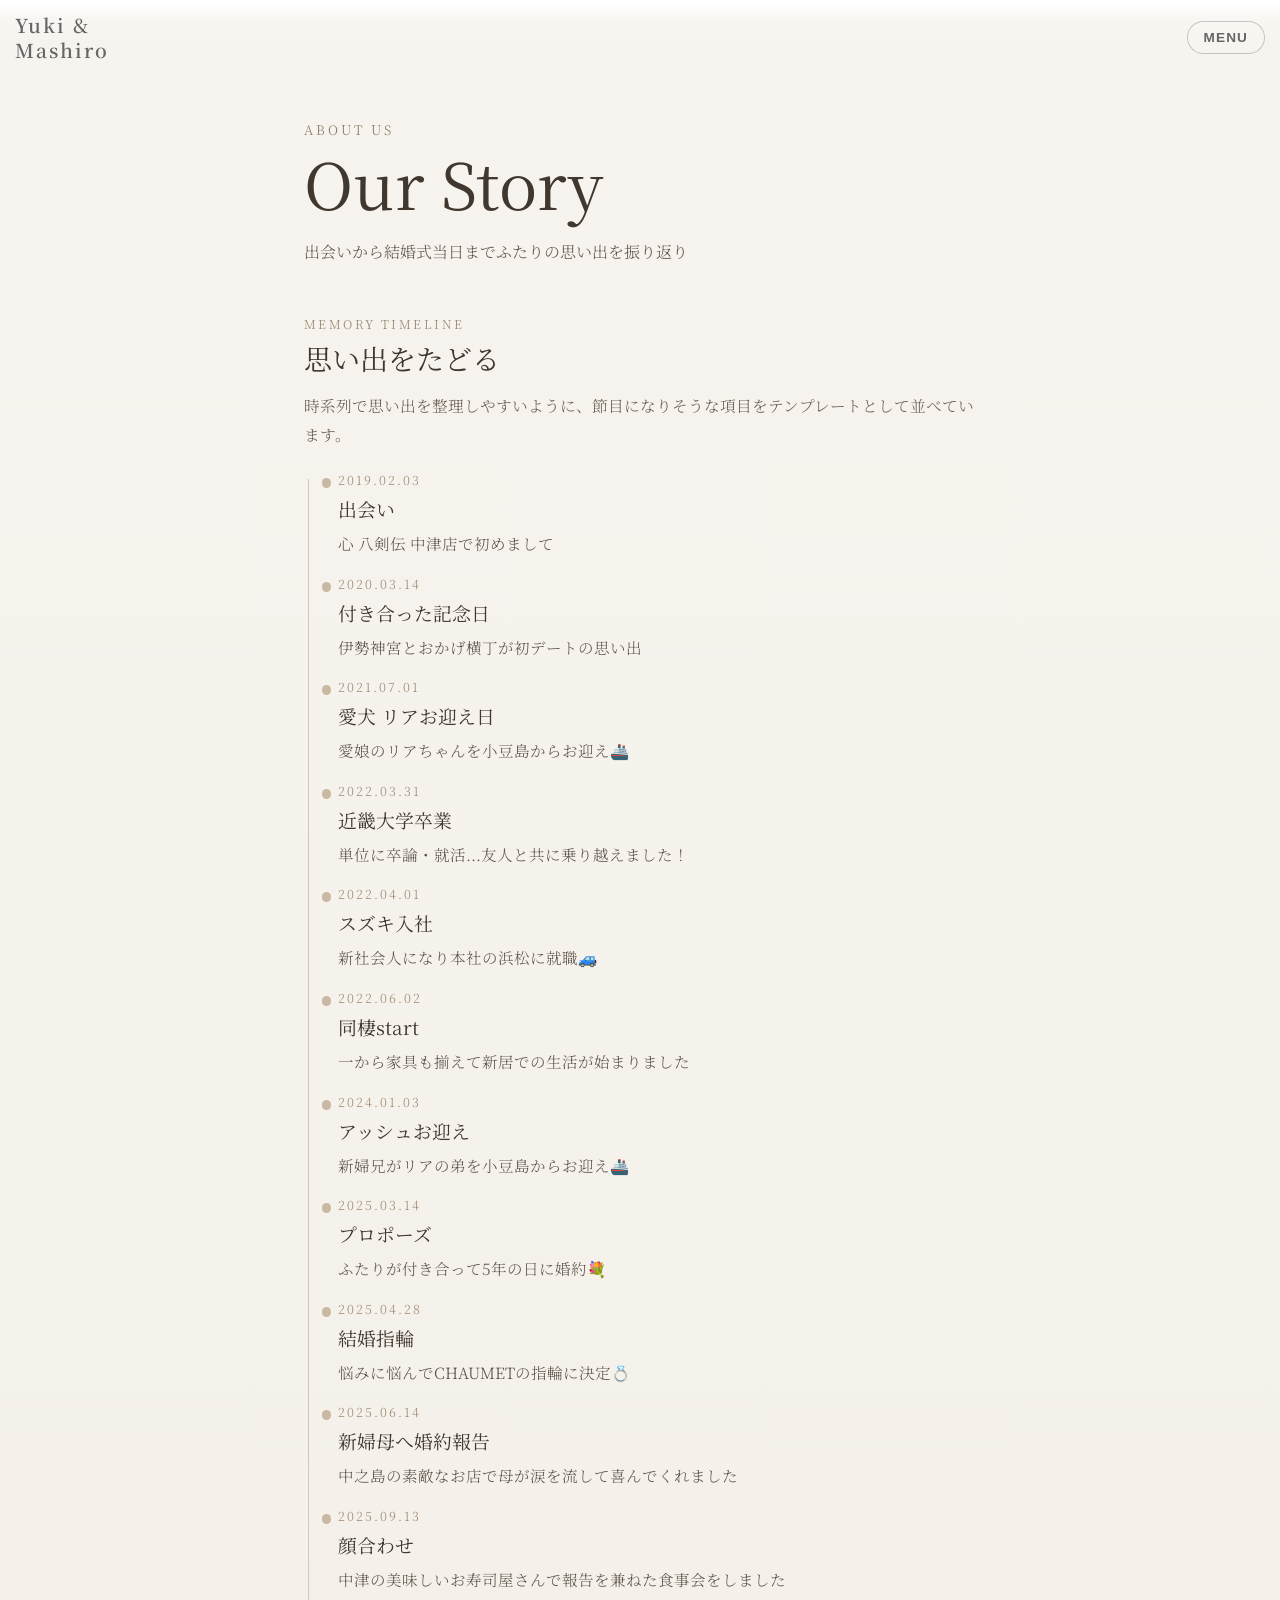
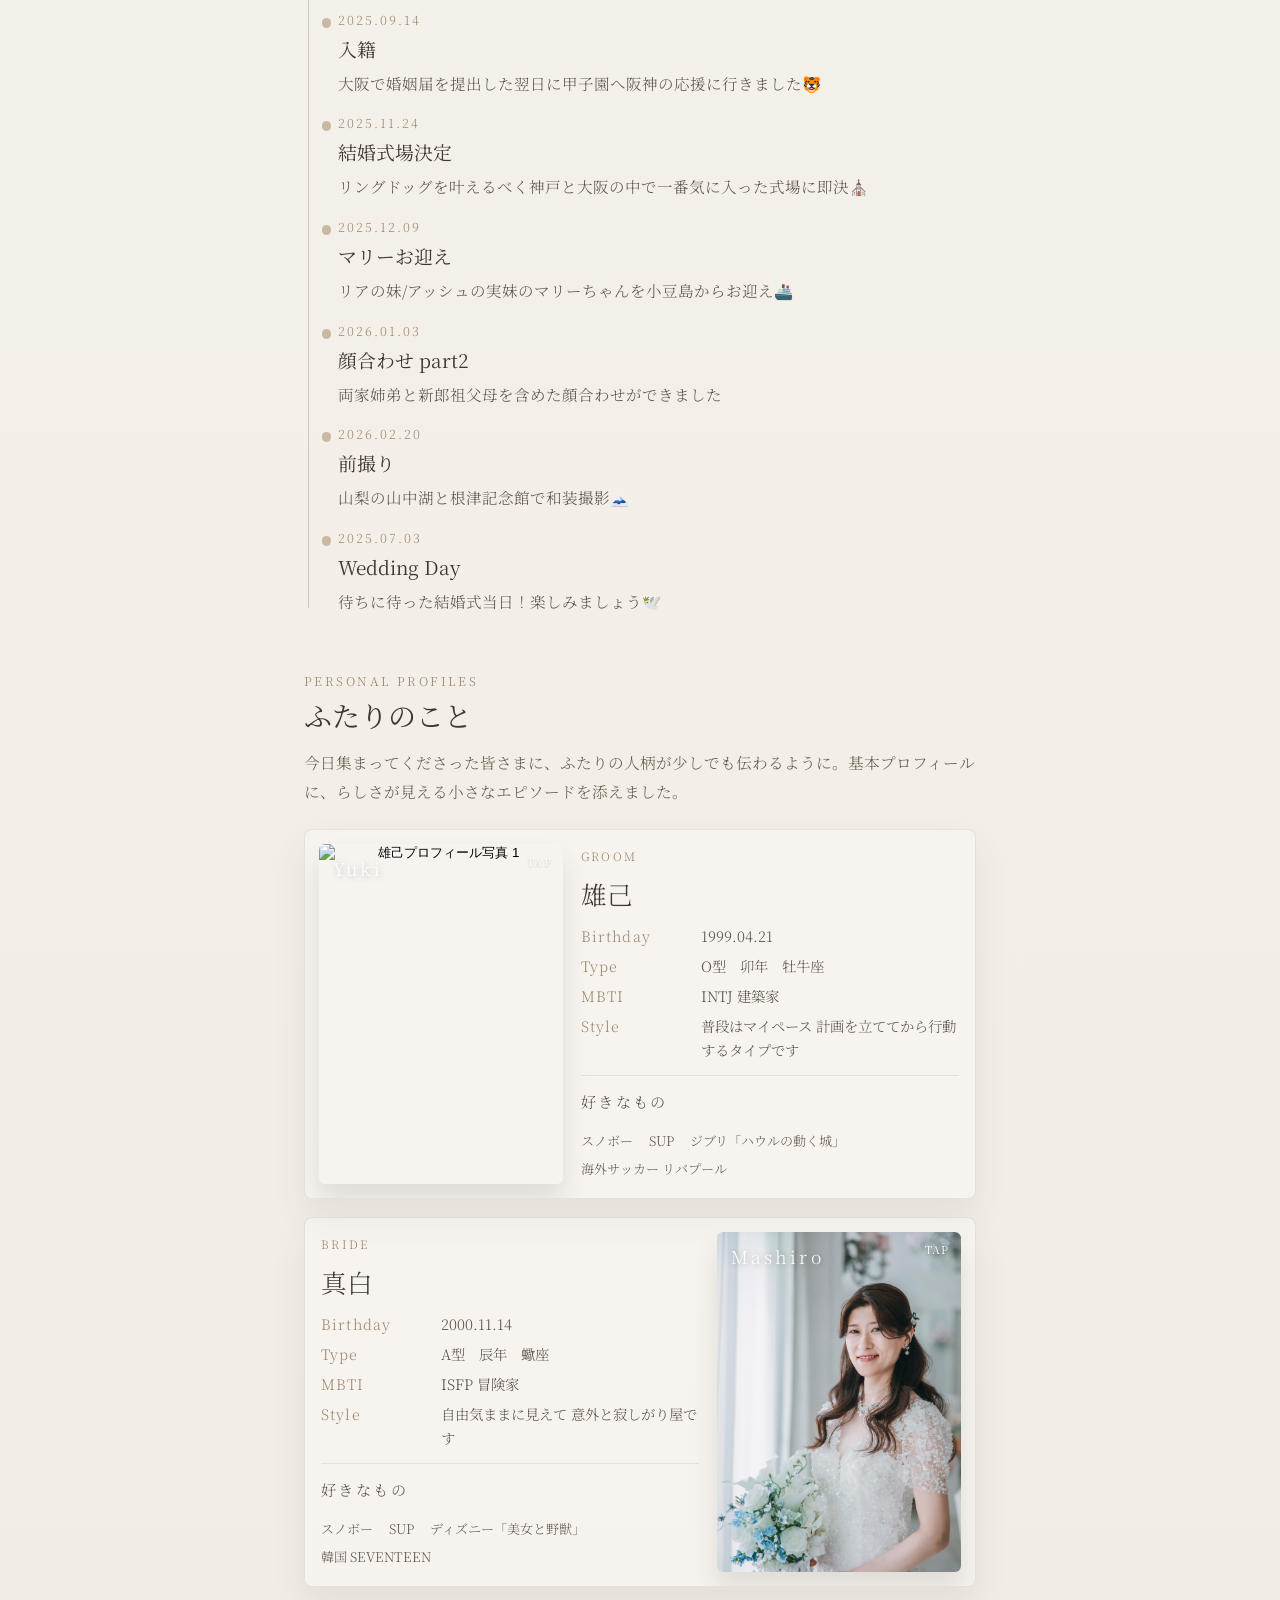
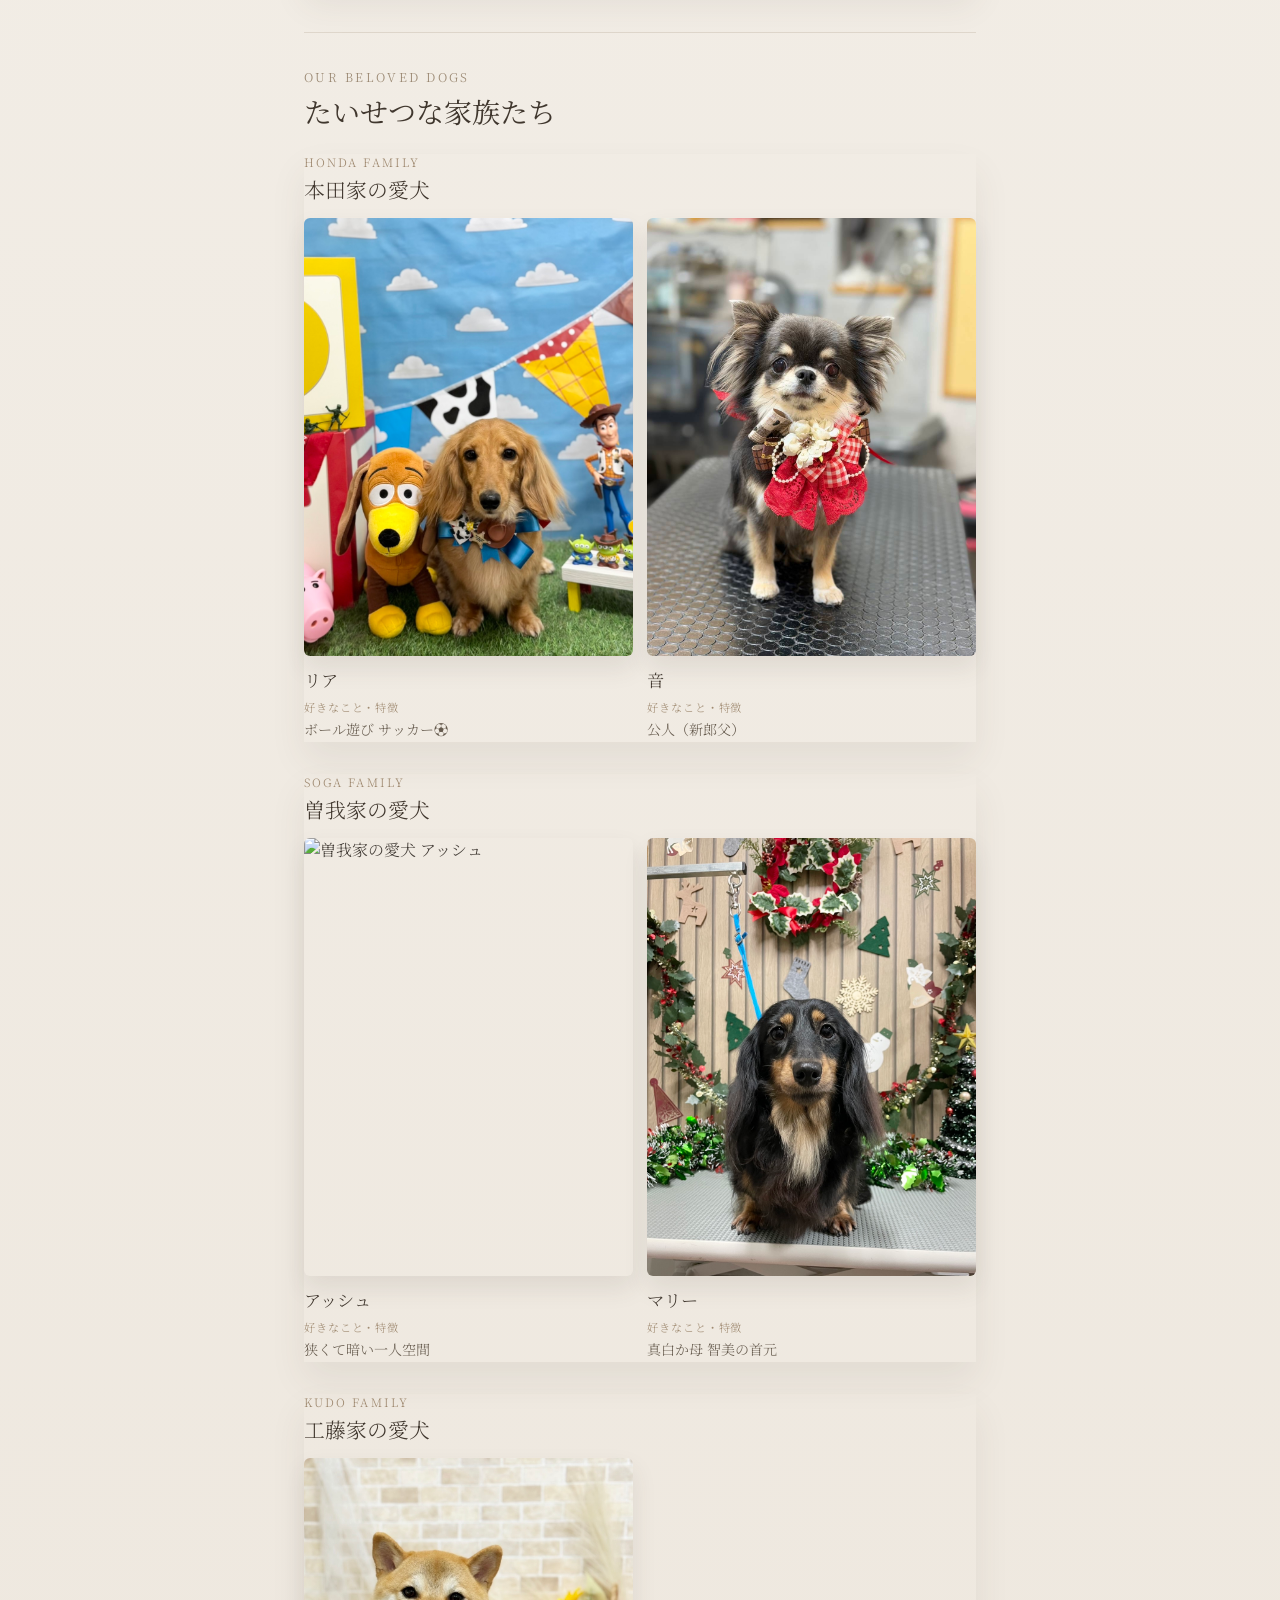
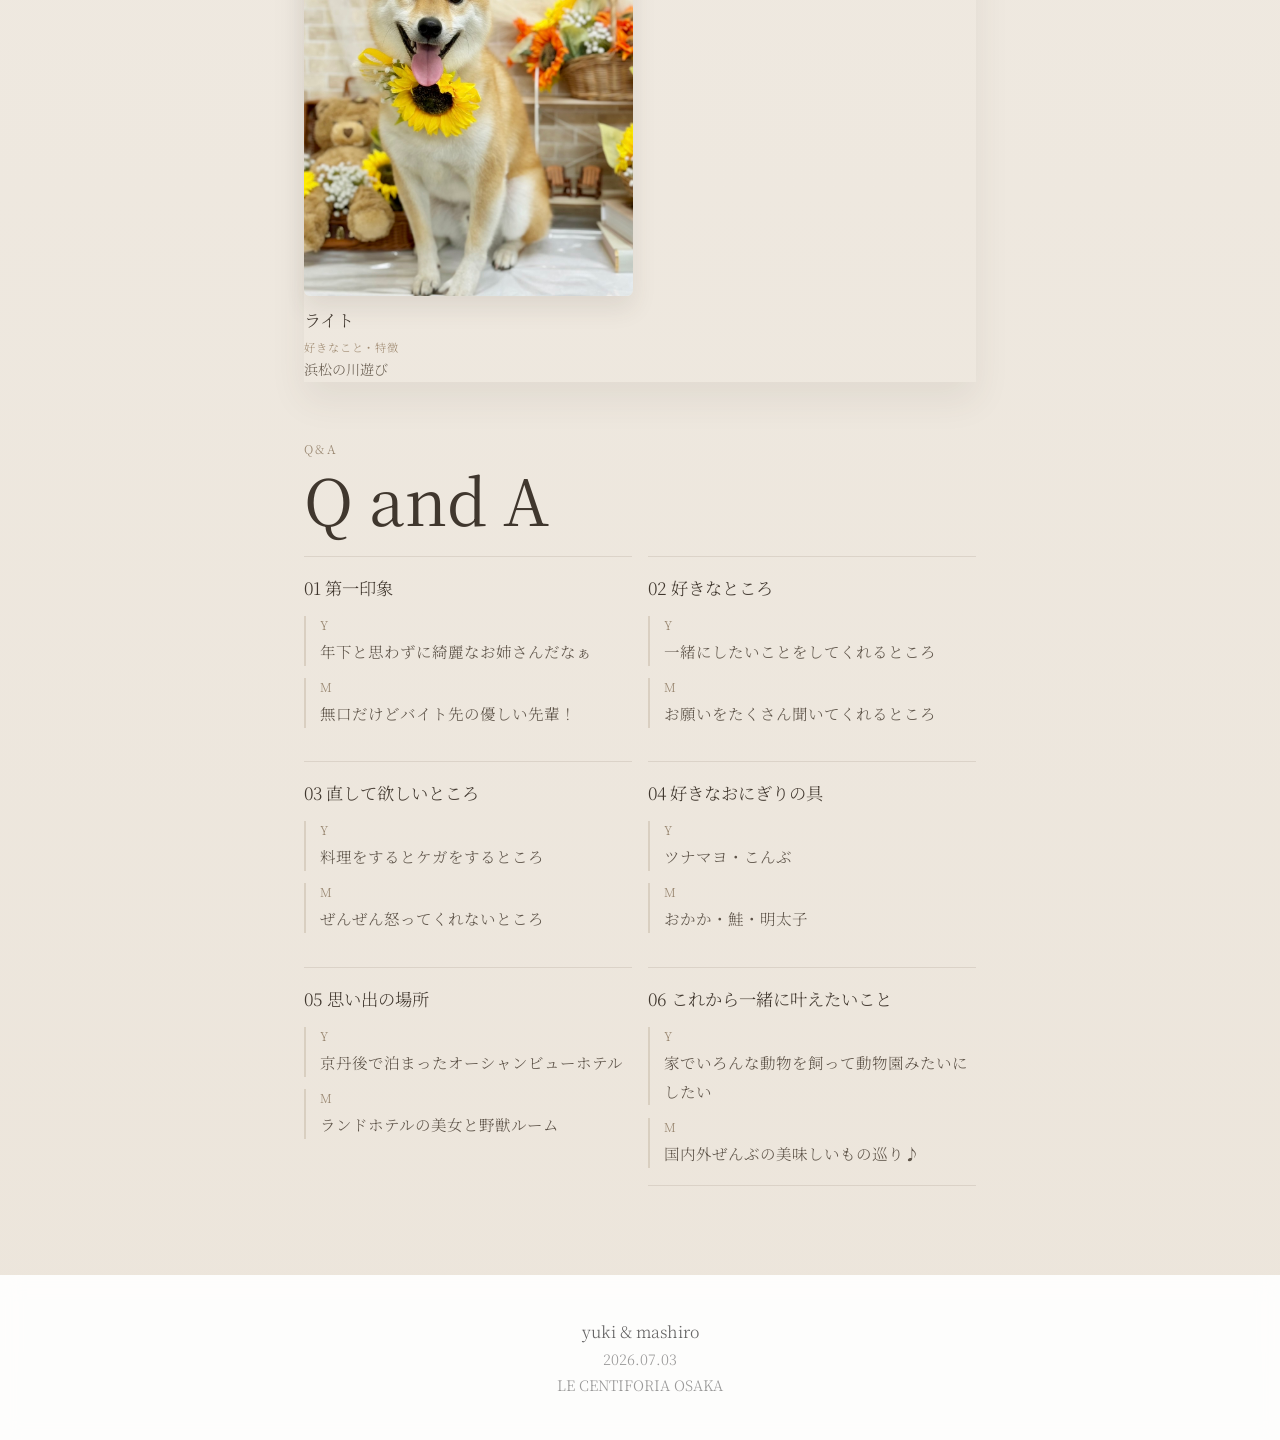
==== about.html @ b0a31aaf "first commit" ====
<!doctype html>
<html lang="ja">
<head>
  <meta charset="utf-8" />
  <meta name="viewport" content="width=device-width,initial-scale=1" />
  <title>About Us</title>
  <link rel="stylesheet" href="css/styles.css" />
  <link href="https://fonts.googleapis.com/css2?family=Dancing+Script:wght@400..700&display=swap" rel="stylesheet">
</head>
<body class="about-page">
  <!-- 固定ヘッダー -->
  <header class="fixed-header">
    <h1 class="header-title">Yuki &<br>Mashiro</h1>
    <div class="header-actions">
      <button class="menu-pill-button" id="menuBtn" type="button" aria-expanded="false" aria-controls="navMenu">MENU</button>
    </div>
  </header>

  <!-- ハンバーガーメニュー -->
  <nav class="nav-menu" id="navMenu">
    <a href="index.html" class="nav-item">ホーム</a>
    <a href="about.html" class="nav-item active">紹介</a>
    <a href="prephoto.html" class="nav-item">前撮り</a>
    <a href="agenda.html" class="nav-item">式次</a>
    <a href="seating.html" class="nav-item">席次</a>
    <a href="event.html" class="nav-item">当日写真</a>
  </nav>

  <!-- メインコンテンツ -->
  <main class="scroll-content">
    <section class="about-hero">
      <div class="about-shell">
        <p class="about-kicker">About Us</p>
        <h1 class="about-title">Our Story</h1>
        <p class="about-lead">出会いから結婚式当日までふたりの思い出を振り返り</p>
      </div>
    </section>

    <section class="about-section">
      <div class="about-shell">
        <div class="about-section-heading">
          <p class="about-section-label">Memory Timeline</p>
          <h2 class="about-section-title">思い出をたどる</h2>
          <p class="about-section-text">時系列で思い出を整理しやすいように、節目になりそうな項目をテンプレートとして並べています。</p>
        </div>

        <div class="memory-timeline">
          <article class="memory-item">
            <p class="memory-date">2019.02.03</p>
            <div class="memory-body">
              <h3 class="memory-title">出会い</h3>
              <p class="memory-text">心 八剣伝 中津店で初めまして</p>
            </div>
          </article>
          <article class="memory-item">
            <p class="memory-date">2020.03.14</p>
            <div class="memory-body">
              <h3 class="memory-title">付き合った記念日</h3>
              <p class="memory-text">伊勢神宮とおかげ横丁が初デートの思い出</p>
            </div>
          </article>
          <article class="memory-item">
            <p class="memory-date">2021.07.01</p>
            <div class="memory-body">
              <h3 class="memory-title">愛犬 リアお迎え日</h3>
              <p class="memory-text">愛娘のリアちゃんを小豆島からお迎え🚢</p>
            </div>
          </article>
          <article class="memory-item">
            <p class="memory-date">2022.03.31</p>
            <div class="memory-body">
              <h3 class="memory-title">近畿大学卒業</h3>
              <p class="memory-text">単位に卒論・就活...友人と共に乗り越えました！</p>
            </div>
          </article>
          <article class="memory-item">
            <p class="memory-date">2022.04.01</p>
            <div class="memory-body">
              <h3 class="memory-title">スズキ入社</h3>
              <p class="memory-text">新社会人になり本社の浜松に就職🚙</p>
            </div>
          </article>
          <article class="memory-item">
            <p class="memory-date">2022.06.02</p>
            <div class="memory-body">
              <h3 class="memory-title">同棲start</h3>
              <p class="memory-text">一から家具も揃えて新居での生活が始まりました</p>
            </div>
          </article>
          <article class="memory-item">
            <p class="memory-date">2024.01.03</p>
            <div class="memory-body">
              <h3 class="memory-title">アッシュお迎え</h3>
              <p class="memory-text">新婦兄がリアの弟を小豆島からお迎え🚢</p>
            </div>
          </article>
          <article class="memory-item">
            <p class="memory-date">2025.03.14</p>
            <div class="memory-body">
              <h3 class="memory-title">プロポーズ</h3>
              <p class="memory-text">ふたりが付き合って5年の日に婚約💐</p>
            </div>
          </article>
          <article class="memory-item">
            <p class="memory-date">2025.04.28</p>
            <div class="memory-body">
              <h3 class="memory-title">結婚指輪</h3>
              <p class="memory-text">悩みに悩んでCHAUMETの指輪に決定💍</p>
            </div>
          </article>
          <article class="memory-item">
            <p class="memory-date">2025.06.14</p>
            <div class="memory-body">
              <h3 class="memory-title">新婦母へ婚約報告</h3>
              <p class="memory-text">中之島の素敵なお店で母が涙を流して喜んでくれました</p>
            </div>
          </article>
          <article class="memory-item">
            <p class="memory-date">2025.09.13</p>
            <div class="memory-body">
              <h3 class="memory-title">顔合わせ</h3>
              <p class="memory-text">中津の美味しいお寿司屋さんで報告を兼ねた食事会をしました</p>
            </div>
          </article>
          <article class="memory-item">
            <p class="memory-date">2025.09.14</p>
            <div class="memory-body">
              <h3 class="memory-title">入籍</h3>
              <p class="memory-text">大阪で婚姻届を提出した翌日に甲子園へ阪神の応援に行きました🐯</p>
            </div>
          </article>
          <article class="memory-item">
            <p class="memory-date">2025.11.24</p>
            <div class="memory-body">
              <h3 class="memory-title">結婚式場決定</h3>
              <p class="memory-text">リングドッグを叶えるべく神戸と大阪の中で一番気に入った式場に即決⛪️</p>
            </div>
          </article>
          <article class="memory-item">
            <p class="memory-date">2025.12.09</p>
            <div class="memory-body">
              <h3 class="memory-title">マリーお迎え</h3>
              <p class="memory-text">リアの妹/アッシュの実妹のマリーちゃんを小豆島からお迎え🚢</p>
            </div>
          </article>
          <article class="memory-item">
            <p class="memory-date">2026.01.03</p>
            <div class="memory-body">
              <h3 class="memory-title">顔合わせ part2</h3>
              <p class="memory-text">両家姉弟と新郎祖父母を含めた顔合わせができました</p>
            </div>
          </article>
          <article class="memory-item">
            <p class="memory-date">2026.02.20</p>
            <div class="memory-body">
              <h3 class="memory-title">前撮り</h3>
              <p class="memory-text">山梨の山中湖と根津記念館で和装撮影🗻</p>
            </div>
          </article>
          <article class="memory-item">
            <p class="memory-date">2025.07.03</p>
            <div class="memory-body">
              <h3 class="memory-title">Wedding Day</h3>
              <p class="memory-text">待ちに待った結婚式当日！楽しみましょう🕊️</p>
            </div>
          </article>
        </div>
      </div>
    </section>

    <section class="about-section about-profile-section">
      <div class="about-shell">
        <div class="about-section-heading">
          <p class="about-section-label">Personal Profiles</p>
          <h2 class="about-section-title">ふたりのこと</h2>
          <p class="about-section-text">今日集まってくださった皆さまに、ふたりの人柄が少しでも伝わるように。基本プロフィールに、らしさが見える小さなエピソードを添えました。</p>
        </div>

        <div class="about-profile-board">
          <article class="about-profile-card about-profile-card-yuki">
            <figure class="about-profile-photo">
              <button class="profile-photo-stack" type="button" aria-label="雄己のプロフィール写真をめくる">
                <img class="profile-photo-stack-image is-active" src="media/prephoto/TMB/7.jpg" alt="雄己プロフィール写真 1">
                <img class="profile-photo-stack-image" src="media/prephoto/雄己2.jpg" alt="雄己プロフィール写真 2">
                <img class="profile-photo-stack-image" src="media/prephoto/雄己3.jpg" alt="雄己プロフィール写真 3">
              </button>
              <figcaption>Yuki</figcaption>
            </figure>
            <div class="about-profile-body">
              <p class="about-profile-kicker">Groom</p>
              <h3 class="about-profile-name">雄己</h3>
              <dl class="about-profile-facts">
                <div>
                  <dt>Birthday</dt>
                  <dd>1999.04.21</dd>
                </div>
                <div>
                  <dt>Type</dt>
                  <dd>O型　卯年　牡牛座</dd>
                </div>
                <div>
                  <dt>MBTI</dt>
                  <dd>INTJ 建築家</dd>
                </div>
                <div>
                  <dt>Style</dt>
                  <dd>普段はマイペース 計画を立ててから行動するタイプです</dd>
                </div>
              </dl>
              <div class="about-profile-note">
                <p class="about-profile-note-label">好きなもの</p>
              </div>
              <ul class="about-profile-tags" aria-label="雄己のキーワード">
                <li>スノボー</li>
                <li>SUP</li>
                <li>ジブリ「ハウルの動く城」</li>
                <li>海外サッカー リバプール</li>
              </ul>
            </div>
          </article>

          <article class="about-profile-card about-profile-card-mashiro">
            <figure class="about-profile-photo">
              <button class="profile-photo-stack" type="button" aria-label="真白のプロフィール写真をめくる">
                <img class="profile-photo-stack-image is-active" src="media/prephoto/TMB/8.jpg" alt="真白プロフィール写真 1">
                <img class="profile-photo-stack-image" src="media/prephoto/真白2.jpg" alt="真白プロフィール写真 2">
                <img class="profile-photo-stack-image" src="media/prephoto/真白3.jpg" alt="真白プロフィール写真 3">
              </button>
              <figcaption>Mashiro</figcaption>
            </figure>
            <div class="about-profile-body">
              <p class="about-profile-kicker">Bride</p>
              <h3 class="about-profile-name">真白</h3>
              <dl class="about-profile-facts">
                <div>
                  <dt>Birthday</dt>
                  <dd>2000.11.14</dd>
                </div>
                <div>
                  <dt>Type</dt>
                  <dd>A型　辰年　蠍座</dd>
                </div>
                <div>
                  <dt>MBTI</dt>
                  <dd>ISFP 冒険家</dd>
                </div>
                <div>
                  <dt>Style</dt>
                  <dd>自由気ままに見えて 意外と寂しがり屋です</dd>
                </div>
              </dl>
              <div class="about-profile-note">
                <p class="about-profile-note-label">好きなもの</p>
              </div>
              <ul class="about-profile-tags" aria-label="雄己のキーワード">
                <li>スノボー</li>
                <li>SUP</li>
                <li>ディズニー「美女と野獣」</li>
                <li>韓国 SEVENTEEN</li>
              </ul>
            </div>
          </article>
        </div>

        <section class="pet-profile-section">
          <div class="pet-profile-heading">
            <p class="about-section-label">Our Beloved Dogs</p>
            <h2 class="about-section-title">たいせつな家族たち</h2>
          </div>

          <article class="pet-family-group">
            <div class="pet-family-heading">
              <p class="pet-family-label">Honda Family</p>
              <h3 class="pet-family-title">本田家の愛犬</h3>
            </div>
            <div class="pet-profile-grid">
              <figure class="pet-profile-card">
                <img class="pet-profile-image" src="media/prephoto/リアpro2.jpg" alt="本田家の愛犬 リア">
                <figcaption class="pet-profile-caption">
                  <h4 class="pet-profile-name">リア</h4>
                  <p class="pet-profile-favorite"><span>好きなこと・特徴</span>ボール遊び サッカー⚽️</p>
                </figcaption>
              </figure>
              <figure class="pet-profile-card">
                <img class="pet-profile-image" src="media/prephoto/音pro.JPG" alt="本田家の愛犬 音">
                <figcaption class="pet-profile-caption">
                  <h4 class="pet-profile-name">音</h4>
                  <p class="pet-profile-favorite"><span>好きなこと・特徴</span>公人（新郎父）</p>
                </figcaption>
              </figure>
            </div>
          </article>

          <article class="pet-family-group">
            <div class="pet-family-heading">
              <p class="pet-family-label">Soga Family</p>
              <h3 class="pet-family-title">曽我家の愛犬</h3>
            </div>
            <div class="pet-profile-grid">
              <figure class="pet-profile-card">
                <img class="pet-profile-image" src="media/prephoto/アッシュpro.JPG" alt="曽我家の愛犬 アッシュ">
                <figcaption class="pet-profile-caption">
                  <h4 class="pet-profile-name">アッシュ</h4>
                  <p class="pet-profile-favorite"><span>好きなこと・特徴</span>狭くて暗い一人空間</p>
                </figcaption>
              </figure>
              <figure class="pet-profile-card">
                <img class="pet-profile-image" src="media/prephoto/マリーpro.JPG" alt="曽我家の愛犬 マリー">
                <figcaption class="pet-profile-caption">
                  <h4 class="pet-profile-name">マリー</h4>
                  <p class="pet-profile-favorite"><span>好きなこと・特徴</span>真白か母 智美の首元</p>
                </figcaption>
              </figure>
            </div>
          </article>

          <article class="pet-family-group">
            <div class="pet-family-heading">
              <p class="pet-family-label">Kudo Family</p>
              <h3 class="pet-family-title">工藤家の愛犬</h3>
            </div>
            <div class="pet-profile-grid pet-profile-grid-single">
              <figure class="pet-profile-card">
                <img class="pet-profile-image" src="media/prephoto/ライトpro.jpg" alt="工藤家の愛犬 ライト">
                <figcaption class="pet-profile-caption">
                  <h4 class="pet-profile-name">ライト</h4>
                  <p class="pet-profile-favorite"><span>好きなこと・特徴</span>浜松の川遊び</p>
                </figcaption>
              </figure>
            </div>
          </article>
        </section>

      </div>
    </section>

    <section class="about-section about-section-alt">
      <div class="about-shell">
        <div class="about-section-heading">
          <p class="about-section-label">Q&amp;A</p>
          <h1 class="about-title">Q and A</h1>
        </div>

        <div class="qa-board">
          <article class="qa-item">
            <p class="qa-question">01 第一印象</p>
            <div class="qa-answers">
              <div class="qa-answer">
                <p class="qa-answer-label">Y</p>
                <p class="qa-answer-text">年下と思わずに綺麗なお姉さんだなぁ</p>
              </div>
              <div class="qa-answer">
                <p class="qa-answer-label">M</p>
                <p class="qa-answer-text">無口だけどバイト先の優しい先輩！</p>
              </div>
            </div>
          </article>
          <article class="qa-item">
            <p class="qa-question">02 好きなところ</p>
            <div class="qa-answers">
              <div class="qa-answer">
                <p class="qa-answer-label">Y</p>
                <p class="qa-answer-text">一緒にしたいことをしてくれるところ</p>
              </div>
              <div class="qa-answer">
                <p class="qa-answer-label">M</p>
                <p class="qa-answer-text">お願いをたくさん聞いてくれるところ</p>
              </div>
            </div>
          </article>
          <article class="qa-item">
            <p class="qa-question">03 直して欲しいところ</p>
            <div class="qa-answers">
              <div class="qa-answer">
                <p class="qa-answer-label">Y</p>
                <p class="qa-answer-text">料理をするとケガをするところ</p>
              </div>
              <div class="qa-answer">
                <p class="qa-answer-label">M</p>
                <p class="qa-answer-text">ぜんぜん怒ってくれないところ</p>
              </div>
            </div>
          </article>
          <article class="qa-item">
            <p class="qa-question">04 好きなおにぎりの具</p>
            <div class="qa-answers">
              <div class="qa-answer">
                <p class="qa-answer-label">Y</p>
                <p class="qa-answer-text">ツナマヨ・こんぶ</p>
              </div>
              <div class="qa-answer">
                <p class="qa-answer-label">M</p>
                <p class="qa-answer-text">おかか・鮭・明太子</p>
              </div>
            </div>
          </article>
          <article class="qa-item">
            <p class="qa-question">05 思い出の場所</p>
            <div class="qa-answers">
              <div class="qa-answer">
                <p class="qa-answer-label">Y</p>
                <p class="qa-answer-text">京丹後で泊まったオーシャンビューホテル</p>
              </div>
              <div class="qa-answer">
                <p class="qa-answer-label">M</p>
                <p class="qa-answer-text">ランドホテルの美女と野獣ルーム</p>
              </div>
            </div>
          </article>
          <article class="qa-item">
            <p class="qa-question">06 これから一緒に叶えたいこと</p>
            <div class="qa-answers">
              <div class="qa-answer">
                <p class="qa-answer-label">Y</p>
                <p class="qa-answer-text">家でいろんな動物を飼って動物園みたいにしたい</p>
              </div>
              <div class="qa-answer">
                <p class="qa-answer-label">M</p>
                <p class="qa-answer-text">国内外ぜんぶの美味しいもの巡り♪</p>
              </div>
            </div>
          </article>
        </div>
      </div>
    </section>

    <footer class="content-footer">
      <p>yuki & mashiro</p>
      <p class="small">2026.07.03</p>
      <p class="small">LE CENTIFORIA OSAKA</p>
    </footer>
  </main>

  <script src="js/app.js"></script>
</body>
</html>
---- css/styles.css ----
@import url('https://fonts.googleapis.com/css2?family=Cormorant+Garamond:wght@300;400;500&family=Noto+Serif+JP:wght@300;400;500&display=swap');

/* リセット */
* {
  margin: 0;
  padding: 0;
  box-sizing: border-box;
}

html {
  width: 100%;
  max-width: 100%;
  overflow-x: hidden;
  overscroll-behavior-x: none;
}

body {
  font-family: "Noto Serif JP", "Yu Mincho", "Hiragino Mincho ProN", serif;
  font-weight: 300;
  color: rgba(34, 34, 34, 0.86);
  width: 100%;
  max-width: 100%;
  overflow-x: hidden;
  overscroll-behavior-x: none;
  position: relative;
  min-height: 100vh;
}

/* ローディング画面 */
.loading-screen {
  position: fixed;
  inset: 0;
  width: 100%;
  height: 100vh;
  height: 100dvh;
  background: #f3f0e9;
  overflow: hidden;
  z-index: 5000;
  opacity: 1;
  transition: opacity 2s ease;
}

.loading-screen img {
  width: 100%;
  height: 100%;
  object-fit: cover;
  object-position: center;
  display: block;
}

.loading-screen.hide {
  opacity: 0;
  pointer-events: none;
}

.skip-loading-screen .loading-screen {
  display: none !important;
}

/* 未使用の背景要素スタイル */

/* 各セクションの背景設定 */
.toc-section,
.welcome-section:not(.greeting-bg-section) {
  /* 目次〜ウェルカムメッセージ: lecenti1.webp背景 */
  background-image: url('../media/prephoto/lecenti1.jpeg');
  background-size: cover;
  background-position: center;
  background-attachment: fixed;
  background-repeat: no-repeat;
}

.greeting-bg-section:not(.welcome-section) {
  /* グリーティングセクション: fuji.jpg背景 */
  background-image: url('../media/prephoto/ym1.jpg');
  background-size: cover;
  background-repeat: no-repeat;
}

/* コンテンツをオーバーレイ */
.content-section {
  position: relative;
  z-index: 1;
  background: transparent;
}

/* コンテンツをオーバーレイ */
.content-section-greeting {
  position: relative;
  z-index: 1;
  background: transparent;
}

/* セクション1-3まで背景画像あり、以降なし */
#profile, #photo-gallery, #schedule, #food, #seating, #ceremony-photo {
  background: transparent;
  height: auto;
}

#profile {
  background: #f3f0e9;
  padding-top: 3rem;
}

/* 背景画像要素を非表示 */
#first-background, #greeting-background {
  display: none;
}

/* 固定ヘッダー */
.fixed-header {
  position: fixed;
  top: 0;
  left: 0;
  right: 0;
  height: 75px;
  background: transparent;
  display: flex;
  justify-content: space-between;
  align-items: center;
  padding: 0 15px;
  z-index: 1000;
  box-shadow: none;
  border: none;
}

.fixed-header::before {
  content: "";
  position: absolute;
  inset: 0;
  background:
    linear-gradient(
      180deg,
      rgba(255, 255, 255, 0.98) 0,
      rgba(255, 255, 255, 0.98) 2px,
      rgba(255, 255, 255, 1.52) 1px,
      rgba(255, 255, 255, 0.28) 18px,
      rgba(255, 255, 255, 0.14) 32px,
      rgba(255, 255, 255, 0.06) 42px,
      rgba(255, 255, 255, 0) 60px
    );
  pointer-events: none;
}

.header-title {
  position: relative;
  z-index: 1;
  font-size: 1.2rem;
  font-weight: 600;
  color: #666;
  letter-spacing: 0.1em;
  line-height: 1.3;
}

.header-actions {
  position: relative;
  z-index: 1;
  display: flex;
  align-items: center;
  gap: 0.75rem;
}

.menu-pill-button {
  min-width: 78px;
  padding: 0.5rem 1rem;
  border: 1px solid rgba(70, 70, 70, 0.28);
  border-radius: 999px;
  background: rgba(255, 255, 255, 0.08);
  color: #666;
  font-size: 0.85rem;
  font-weight: 600;
  letter-spacing: 0.08em;
  cursor: pointer;
  box-shadow: none;
}

.menu-pill-button.active {
  background: rgba(255, 255, 255, 0.16);
  color: rgba(51, 51, 51, 0.82);
  border-color: rgba(70, 70, 70, 0.35);
}

.header-icon {
  width: 42px;
  height: 42px;
  object-fit: contain;
  display: block;
}

/* ナビゲーションメニュー */
.nav-menu {
  position: fixed;
  top: -60px;
  padding-bottom: 10px;
  left: 0;
  right: 0;
  width: 100%;
  height: 60px;
  background: linear-gradient(
    180deg,
    rgba(255, 255, 255, 0.52) 0,
    rgba(255, 255, 255, 0.22) 20px,
    rgba(255, 255, 255, 0.08) 36px,
    rgba(255, 255, 255, 0) 60px
  );
  transition: top 0.3s ease;
  z-index: 999;
  box-shadow: none;
  display: flex;
  justify-content: center;
  align-items: center;
}

.nav-menu.active {
  top: 60px;
}

.nav-item {
  color: #333;
  text-decoration: none;
  font-size: 0.9rem;
  margin: 10px;
}

/* スクロールコンテンツ */
.scroll-content {
  position: relative;
  z-index: 1;
  width: 100%;
  max-width: 100%;
  margin-top: 0;
  padding: 0;
  overflow-x: hidden;
}

/* コンテンツセクション */
.content-section {
  display: flex;
  align-items: center;
  justify-content: center;
  padding: 0 20px;
  padding-bottom: 22rem;
}

#profile.content-section,
#photo-gallery.content-section,
#schedule.content-section,
#food.content-section,
#seating.content-section,
#ceremony-photo.content-section {
  padding-bottom: 7rem;
}

.scroll-content > .content-section:first-child {
  padding-top: 86px;
}

/* コンテンツセクション */
.content-section-greeting {
  display: flex;
  align-items: center;
  justify-content: center;
  padding: 26px 20px;
}

.content-section-greeting-title {
  display: flex;
  align-items: center;
  justify-content: center;
  padding: 0.2rem 20px;
  background: linear-gradient(180deg, rgba(212, 231, 239, 0.96) 0%, rgba(188, 218, 231, 0.93) 55%, rgba(169, 204, 221, 0.9) 100%);
}

/* コンテンツセクション */
.content-section-news {
  display: flex;
  align-items: center;
  justify-content: center;
  padding: 0 20px;
  padding-bottom: 1rem;
  background: gainsboro;
}

.content-card {
  background: rgba(255, 255, 255, 0.9);
  backdrop-filter: blur(10px);
  border-radius: 20px;
  padding: 40px 30px;
  max-width: 500px;
  width: 100%;
  box-shadow: 0 8px 32px rgba(0, 0, 0, 0.1);
  text-align: center;
}

.content-card.fullwidth {
  max-width: none;
  width: 100vw;
}

/* タイポグラフィ */
.section-title {
  font-size: 2rem;
  font-weight: 700;
  color: #333;
  margin-bottom: 20px;
  letter-spacing: 0.05em;
}

.message {
  font-size: 1.2rem;
  line-height: 2;
  color: #555;
  margin: 20px 0;
}

.message.large {
  font-size: 1.5rem;
  font-weight: 600;
  color: #333;
}

.profile-message-transparent {
  font-size: 1.4rem;
  color: #fff;
  font-family: "Noto Serif JP", "Yu Mincho", "Hiragino Mincho ProN", serif;
  text-shadow: 2px 2px 8px rgba(0, 0, 0, 0.8);
  margin: 0;
  line-height: 2;
}

.news-message-transparent {
  font-size: 1rem;
  color: #fff;
  font-family: "Noto Serif JP", "Yu Mincho", "Hiragino Mincho ProN", serif;
  text-shadow: 2px 2px 8px rgba(0, 0, 0, 0.8);
  margin: 0;
  line-height: 2;
}

.profile-message-transparent.small {
  font-size: 1.2rem;
  line-height: 1.5;
}

.profile-board {
  display: grid;
  gap: 1.35rem;
  margin-top: 1rem;
}

.profile-pair {
  display: grid;
  gap: 1.35rem;
}

.profile-person-card {
  display: grid;
  grid-template-columns: minmax(150px, 42%) 1fr;
  gap: 1rem;
  align-items: center;
}

.profile-person-card-reverse {
  grid-template-columns: 1fr minmax(150px, 42%);
}

.profile-person-card-reverse .profile-portrait {
  order: 2;
}

.profile-person-card-reverse .profile-person-details {
  order: 1;
}

.profile-person-details {
  display: grid;
  gap: 0.65rem;
}

.profile-person-card:not(.profile-person-card-reverse) .profile-person-details {
  justify-self: end;
  text-align: right;
}

.profile-person-card:not(.profile-person-card-reverse) .profile-person-row {
  justify-items: end;
}

.profile-person-card:not(.profile-person-card-reverse) .profile-card-value {
  text-align: right;
}

.profile-person-row {
  display: grid;
  grid-template-columns: 5.8em 1fr;
  gap: 0.65rem;
  align-items: baseline;
}

.profile-person-row .profile-card-label,
.profile-person-row .profile-card-value {
  margin: 0;
}

.profile-pair-images {
  display: grid;
  grid-template-columns: repeat(2, minmax(0, 1fr));
  gap: 1rem;
}

.profile-portrait {
  position: relative;
  margin: 0;
}

.profile-card-image {
  width: 100%;
  max-width: 240px;
  aspect-ratio: 3 / 4.5;
  display: block;
  object-fit: cover;
}

.profile-person-card-reverse .profile-portrait {
  justify-self: end;
}

.profile-person-card-reverse .profile-card-image {
  margin-left: auto;
}

.profile-card-ria .profile-card-image {
  max-width: 240px;
}

.profile-portrait-role {
  position: absolute;
  left: 0.85rem;
  top: 0.75rem;
  margin: 0;
  font-size: 0.9rem;
  letter-spacing: 0.16em;
  text-transform: lowercase;
  color: rgba(255, 255, 255, 0.92);
  text-shadow: 1px 1px 5px rgba(0, 0, 0, 0.28);
}

.profile-compare {
  display: grid;
  grid-template-columns: 1fr auto 1fr;
  gap: 0.9rem;
  align-items: start;
}

.profile-compare-column,
.profile-compare-labels {
  display: grid;
  gap: 0.65rem;
}

.profile-compare-column:first-child .profile-card-value {
  text-align: left;
}

.profile-compare-column:last-child .profile-card-value {
  text-align: right;
}

.profile-compare-labels .profile-card-label {
  margin: 0;
  text-align: center;
}

.profile-card {
  display: grid;
  grid-template-columns: minmax(150px, 42%) 1fr;
  gap: 1rem;
  align-items: start;
}

.profile-card-ria {
  grid-template-columns: minmax(150px, 42%) auto 1fr;
}

.profile-ria-labels,
.profile-ria-values {
  display: grid;
  gap: 0.5rem;
}

.profile-ria-labels .profile-card-label {
  text-align: center;
}

.profile-ria-values .profile-card-value {
  text-align: right;
}

.profile-card-label {
  margin: 0;
  font-size: 1.05rem;
  line-height: 1.65;
  letter-spacing: 0.16em;
  color: rgba(0, 0, 0, 0.66);
}

.profile-card-value {
  margin: 0;
  font-size: 1.05rem;
  line-height: 1.65;
  color: rgba(0, 0, 0, 0.78);
  font-family: "Noto Serif JP", "Yu Mincho", "Hiragino Mincho ProN", serif;
  font-weight: 300;
}

.profile-about-link-wrap {
  margin: 1.3rem 0 0;
  text-align: center;
}

.profile-about-link {
  display: inline-flex;
  align-items: center;
  justify-content: center;
  min-height: 2rem;
  padding: 0.3rem 1rem;
  border: 1px solid rgba(110, 98, 83, 0.36);
  border-radius: 999px;
  background: rgba(255, 255, 255, 0.28);
  color: rgba(38, 34, 29, 0.78);
  font-size: 0.8rem;
  font-family: "Noto Serif JP", "Yu Mincho", "Hiragino Mincho ProN", serif;
  font-weight: 300;
  letter-spacing: 0.08em;
  text-decoration: none;
  box-shadow: 0 10px 24px rgba(58, 50, 42, 0.08);
  transition: transform 260ms ease, background 260ms ease, border-color 260ms ease;
}

.profile-about-link:hover {
  transform: translateY(-2px);
  border-color: rgba(110, 98, 83, 0.52);
  background: rgba(255, 255, 255, 0.46);
}

.reveal-on-scroll {
  opacity: 0;
  transform: var(--reveal-transform, translate3d(0, 26px, 0));
  filter: var(--reveal-filter, none);
  transition:
    opacity 700ms ease,
    transform 760ms cubic-bezier(0.2, 0.8, 0.2, 1),
    filter 760ms ease;
  will-change: opacity, transform, filter;
}

.reveal-on-scroll.is-visible {
  opacity: 1;
  transform: translate3d(0, 0, 0) scale(1) rotate(0deg);
  filter: blur(0);
}

.reveal-slide-left {
  --reveal-transform: translate3d(-46px, 12px, 0) scale(0.98);
}

.reveal-slide-right {
  --reveal-transform: translate3d(46px, 12px, 0) scale(0.98);
}

.reveal-memory {
  --reveal-transform: translate3d(0, 22px, 0) scale(0.96);
  --reveal-filter: blur(7px);
}

.reveal-qa {
  --reveal-transform: translate3d(0, 18px, 0) scale(0.98) rotate(1deg);
  --reveal-filter: blur(5px);
}

.reveal-about-profile {
  --reveal-transform: perspective(900px) translate3d(0, 34px, 0) rotateX(8deg) scale(0.96);
  --reveal-filter: blur(7px) saturate(0.9);
  transform-origin: 50% 100%;
  transition:
    opacity 1100ms ease,
    transform 1300ms cubic-bezier(0.16, 1, 0.3, 1),
    filter 1200ms ease,
    box-shadow 1200ms ease;
}

.reveal-about-profile.is-visible {
  box-shadow: 0 18px 34px rgba(78, 67, 55, 0.08);
}

.reveal-agenda {
  --reveal-transform: translate3d(0, 18px, 0) scale(0.985);
}

.reveal-prephoto {
  --reveal-transform: perspective(900px) translate3d(0, 42px, 0) rotateX(13deg) scale(0.9);
  --reveal-filter: blur(9px) saturate(0.86) brightness(1.08);
  transform-origin: 50% 80%;
  transition:
    opacity 1400ms ease,
    transform 1650ms cubic-bezier(0.16, 1, 0.3, 1),
    filter 1500ms ease,
    box-shadow 1500ms ease;
}

.reveal-profile {
  transition:
    opacity 1400ms ease,
    transform 1650ms cubic-bezier(0.16, 1, 0.3, 1),
    filter 1500ms ease;
}

.reveal-prephoto.is-visible {
  box-shadow: 0 18px 34px rgba(64, 55, 46, 0.16);
}

.reveal-prephoto::before {
  content: "";
  position: absolute;
  inset: 0;
  z-index: 1;
  pointer-events: none;
  background: linear-gradient(115deg, transparent 10%, rgba(255, 255, 255, 0.55) 42%, transparent 68%);
  transform: translateX(-130%) skewX(-12deg);
  opacity: 0;
}

.reveal-prephoto.is-visible::before {
  animation: prephotoShine 1450ms ease 420ms both;
}

@keyframes prephotoShine {
  0% {
    opacity: 0;
    transform: translateX(-130%) skewX(-12deg);
  }
  28% {
    opacity: 0.82;
  }
  100% {
    opacity: 0;
    transform: translateX(130%) skewX(-12deg);
  }
}

@media (prefers-reduced-motion: reduce) {
  .reveal-on-scroll,
  .reveal-on-scroll.is-visible {
    opacity: 1;
    transform: none;
    filter: none;
    transition: none;
  }

  .reveal-prephoto.is-visible::before {
    animation: none;
  }
}

.course-menu-section {
  margin-top: 1rem;
  padding: 1rem 0.5rem 1.15rem;
  background: linear-gradient(180deg, rgba(206, 212, 221, 0.9) 0%, rgba(194, 201, 211, 0.86) 100%);
}

.food-menu-block,
.drink-menu-block {
  padding: 1.2rem 0.85rem 0.7rem;
  background: rgba(255, 255, 255, 0.88);
  border-radius: 1.5rem;
}

.food-menu-heading,
.drink-menu-heading {
  position: relative;
  display: flex;
  align-items: flex-start;
  justify-content: center;
  min-height: 4.1rem;
  margin-bottom: 0.9rem;
}

.food-menu-heading-script,
.drink-menu-heading-script {
  margin: 0;
  font-size: 3.25rem;
  line-height: 0.92;
  color: rgba(20, 20, 20, 0.95);
  font-family: "Snell Roundhand", "Brush Script MT", cursive;
}

.food-menu-heading-side,
.drink-menu-heading-side {
  position: absolute;
  top: 0.1rem;
  right: 16%;
  margin: 0;
  font-size: 1rem;
  letter-spacing: 0.14em;
  color: rgba(20, 20, 20, 0.9);
  font-family: "Noto Serif JP", "Yu Mincho", "Hiragino Mincho ProN", serif;
  transform: rotate(18deg);
}

.food-menu-board {
  display: grid;
  gap: 1rem;
}

.food-menu-item {
  display: grid;
  gap: 0.2rem;
  text-align: center;
}

.food-menu-category {
  margin: 0;
  font-size: 0.78rem;
  letter-spacing: 0.18em;
  text-transform: uppercase;
  color: rgba(90, 90, 90, 0.86);
}

.food-menu-line,
.food-menu-subline,
.food-menu-detail {
  margin: 0;
  color: rgba(22, 22, 22, 0.95);
  font-family: "Noto Serif JP", "Yu Mincho", "Hiragino Mincho ProN", serif;
}

.food-menu-line {
  font-size: 1rem;
  line-height: 1.55;
}

.food-menu-subline {
  font-size: 0.96rem;
  line-height: 1.55;
}

.food-menu-detail {
  font-size: 0.8rem;
  line-height: 1.6;
  color: rgba(65, 65, 65, 0.9);
}

.drink-menu-block {
  margin-top: 0.65rem;
  padding-bottom: 0.55rem;
}

.drink-menu-columns {
  display: grid;
  grid-template-columns: repeat(2, minmax(0, 1fr));
  gap: 1rem;
}

.drink-menu-column {
  display: grid;
  gap: 0.9rem;
  align-content: start;
}

.drink-menu-category {
  display: grid;
  gap: 0.28rem;
}

.drink-menu-category-title {
  margin: 0;
  font-size: 1.15rem;
  line-height: 1.2;
  color: rgba(20, 20, 20, 0.94);
  font-family: "Noto Serif JP", "Yu Mincho", "Hiragino Mincho ProN", serif;
}

.drink-menu-list {
  list-style: none;
  margin: 0;
  padding: 0;
}

.drink-menu-list li {
  position: relative;
  margin: 0;
  padding-left: 0.95rem;
  font-size: 0.84rem;
  line-height: 1.55;
  color: rgba(32, 32, 32, 0.94);
  font-family: "Noto Serif JP", "Yu Mincho", "Hiragino Mincho ProN", serif;
  word-break: auto-phrase;
}

.drink-menu-list li::before {
  content: "◆";
  position: absolute;
  left: 0;
  top: 0;
  color: rgba(18, 18, 18, 0.95);
  font-size: 0.8rem;
}

.drink-menu-note {
  margin: 0.2rem 0 0;
  font-size: 0.7rem;
  line-height: 1.55;
  color: rgba(52, 52, 52, 0.82);
}

.drink-menu-recipe {
  margin-top: 0.1rem;
}

.drink-menu-recipe + .drink-menu-recipe {
  margin-top: 0.5rem;
}

.drink-menu-recipe-name,
.drink-menu-recipe-label,
.drink-menu-recipe-body {
  margin: 0;
  font-family: "Noto Serif JP", "Yu Mincho", "Hiragino Mincho ProN", serif;
  color: rgba(28, 28, 28, 0.94);
}

.drink-menu-recipe-name {
  font-size: 0.84rem;
  line-height: 1.45;
}

.drink-menu-recipe-label {
  font-size: 0.72rem;
  line-height: 1.4;
}

.drink-menu-recipe-body {
  font-size: 0.8rem;
  line-height: 1.5;
}

.zoomable-image-button {
  width: calc(100vw - 40px);
  max-width: 100%;
  margin-top: 1rem;
  padding: 0;
  border: none;
  background: transparent;
  cursor: pointer;
}

.timetable-image {
  width: 100%;
  display: block;
  border: none;
  box-shadow: none;
}

.seat-map-image {
  width: 100%;
}

.zoomable-image-hint {
  margin-top: 0.65rem;
  font-size: 0.9rem;
  line-height: 1.5;
  color: rgba(255, 255, 255, 0.9);
  text-shadow: 1px 1px 5px rgba(0, 0, 0, 0.35);
}

.image-lightbox {
  position: fixed;
  inset: 0;
  z-index: 6000;
  display: flex;
  align-items: center;
  justify-content: center;
  padding: 4.5rem 1rem 1.5rem;
  background: rgba(10, 16, 24, 0.82);
  backdrop-filter: blur(10px);
  -webkit-backdrop-filter: blur(10px);
}

.image-lightbox[hidden] {
  display: none;
}

.image-lightbox-content {
  width: 100%;
  max-width: 720px;
  max-height: calc(100dvh - 7rem);
  object-fit: contain;
  box-shadow: 0 16px 40px rgba(0, 0, 0, 0.35);
}

.image-lightbox-close {
  position: absolute;
  top: 1rem;
  right: 1rem;
  padding: 0.55rem 1rem;
  border: 1px solid rgba(255, 255, 255, 0.4);
  border-radius: 999px;
  background: rgba(255, 255, 255, 0.12);
  color: #fff;
  font-size: 0.9rem;
  letter-spacing: 0.06em;
  backdrop-filter: blur(10px);
  -webkit-backdrop-filter: blur(10px);
  cursor: pointer;
}

.welcome-message-transparent {
  font-size: 1.5rem;
  color: #fff;
  font-family: "Noto Serif JP", "Yu Mincho", "Hiragino Mincho ProN", serif;
  text-shadow: 2px 2px 8px rgba(0, 0, 0, 0.8);
  margin: 0;
  line-height: 2.5;
  text-align: center;
}

.welcome-message-date {
  font-size: 1.5rem;
  color: #fff;
  font-family: "Noto Serif JP", "Yu Mincho", "Hiragino Mincho ProN", serif;
  text-shadow: 2px 2px 8px rgba(0, 0, 0, 0.8);
  margin: 0;
  line-height: 2.5;
  text-align: center;
}

.greeting-message-transparent {
  font-size: 1.75rem;
  color: #fff;
  font-family: "Noto Serif JP", "Yu Mincho", "Hiragino Mincho ProN", serif;
  text-shadow: 2px 2px 8px rgba(0, 0, 0, 0.8);
  margin: 0;
  line-height: 2;
}

.greeting-message-date {
  font-size: 1rem;
  color: #fff;
  font-family: "Noto Serif JP", "Yu Mincho", "Hiragino Mincho ProN", serif;
  text-shadow: 2px 2px 8px rgba(0, 0, 0, 0.8);
  margin: 0;
  padding: -1rem 0 2rem;
}

.message.small {
  font-size: 1rem;
}

.info-title {
  font-size: 1.8rem;
  font-weight: 700;
  color: #333;
  margin-bottom: 15px;
}

.info-text {
  font-size: 1.1rem;
  color: #666;
  margin: 10px 0;
  line-height: 1.6;
}

.info-text.small {
  font-size: 0.95rem;
  margin-top: 15px;
}

/* 透過テキストコンテナー */
.content-text-fullwidth {
  text-align: left;
  width: 100%;
  max-width: 100%;
  min-width: 0;
  display: flex;
  flex-direction: column;
  justify-content: flex-start;
}

.menu-title {
  margin-bottom: 15px;
}

.section-title-transparent {
  font-size: 1.5rem;
  color: #fff;
  font-family: "Noto Serif JP", "Yu Mincho", "Hiragino Mincho ProN", serif;
  text-shadow: 2px 2px 8px rgba(0, 0, 0, 0.8);
  letter-spacing: 0.05em;
  margin-top: 0.3rem;
  margin-bottom: -1rem;
  font-weight: 200;
}

.toc-divider {
  border: none;
  height: 2px;
  background: rgba(255,255,255,0.6);
  margin-bottom: 1rem;
}

.toc-divider-news {
  border: none;
  height: 2px;
  background: rgba(255,255,255,0.6);
  margin-top: 1rem;
  margin-bottom: 1rem;
}

.toc-list-transparent {
  list-style: none;
  padding: 0;
  margin: 0;
  margin-top: 15px;
}

.toc-list-transparent li {
  flex: 0 0 auto;
  margin-bottom: 0.75rem;
}

.toc-link-transparent {
  color: #fff;
  text-decoration: none;
  font-size: 1.2rem;
  font-family: "Noto Serif JP", "Yu Mincho", "Hiragino Mincho ProN", serif;
  text-shadow: 1px 1px 4px rgba(0, 0, 0, 0.55);
  transition: all 0.3s;
  display: inline-block;
}

.toc-link-transparent:hover {
  transform: translateY(-3px);
  text-shadow: 1px 2px 6px rgba(0, 0, 0, 0.65);
}

/* 目次リスト (旧) - 非表示 */
.toc-list {
  display: none;
}

/* 画像カード */
.image-card .card-image {
  width: 100%;
  height: 250px;
  background-size: cover;
  background-position: center;
  border-radius: 15px;
  margin-bottom: 20px;
}

/* フォトカルーセル */
.photo-carousel {
  --carousel-gap: 1rem;
  --carousel-duration: 820ms;
  position: relative;
  width: calc(100vw - 40px);
  max-width: 780px;
  margin: 20px auto;
  overflow: hidden;
  border-radius: 0;
  box-shadow: none;
  height: auto;
}

.photo-carousel-viewport {
  --card-width: calc((100% - var(--carousel-gap)) / 2);
  position: relative;
  width: 100%;
  aspect-ratio: 3 / 2;
  height: auto;
  overflow: hidden;
}

.photo-carousel-card {
  position: absolute;
  top: 0;
  width: var(--card-width);
  height: 100%;
  object-fit: cover;
  object-position: center;
  will-change: transform, opacity;
}

.photo-carousel-card.is-left {
  left: 0;
  transform: translateX(0);
  opacity: 1;
}

.photo-carousel-card.is-right {
  left: calc(var(--card-width) + var(--carousel-gap));
  transform: translateX(0);
  opacity: 1;
}

.photo-carousel-card.is-next {
  left: calc((var(--card-width) + var(--carousel-gap)) * 2);
  transform: translateX(0);
  opacity: 1;
}

/* View more link styling */
.view-more-link {
  color: #fff;
  text-decoration: none;
  font-size: 1.2rem;
  font-family: "Noto Serif JP", "Yu Mincho", "Hiragino Mincho ProN", serif;
  text-shadow: 2px 2px 8px rgba(0, 0, 0, 0.8);
  float: right;
  margin-top: 0.5rem;
}

.photo-carousel p:has(.view-more-link) {
  margin: 0;
  text-align: right;
}

@media (max-width: 768px) {
  .photo-carousel {
    --carousel-gap: 0.75rem;
    width: calc(100vw - 40px);
  }

  .photo-carousel-viewport {
    aspect-ratio: 3 / 2;
    height: auto;
  }
}

/* 画像カード */
.image-card .card-image {
  width: 100%;
  height: 250px;
  background-size: cover;
  background-position: center;
  border-radius: 15px;
  margin-bottom: 20px;
  box-shadow: 0 4px 15px rgba(0, 0, 0, 0.15);
}

.image-card h3 {
  font-size: 1.5rem;
  color: #333;
  margin: 15px 0;
}

/* ボタン */
.card-button {
  display: inline-block;
  padding: 12px 30px;
  background: #333;
  color: #fff;
  text-decoration: none;
  border-radius: 25px;
  font-size: 1rem;
  margin-top: 15px;
  transition: all 0.3s;
  box-shadow: 0 4px 15px rgba(0, 0, 0, 0.2);
}

.card-button:hover {
  background: #555;
  transform: translateY(-2px);
  box-shadow: 0 6px 20px rgba(0, 0, 0, 0.3);
}

/* フッター */
.content-footer {
  background: rgba(255, 255, 255, 0.9);
  backdrop-filter: blur(10px);
  padding: 40px 20px;
  text-align: center;
  color: #666;
  margin-top: 40px;
}

.content-footer p {
  margin: 5px 0;
}

.content-footer .small {
  font-size: 0.9rem;
  color: #999;
}

.about-page {
  background: linear-gradient(180deg, #f7f4ef 0%, #ece5db 100%);
  color: #403a34;
}

.about-page .scroll-content {
  margin-top: 0;
}

.about-shell {
  width: min(100%, 720px);
  margin: 0 auto;
  padding: 0 24px;
}

.about-hero {
  padding: 120px 0 48px;
}

.about-kicker {
  margin: 0 0 0.6rem;
  font-size: 0.82rem;
  letter-spacing: 0.22em;
  text-transform: uppercase;
  color: #8d7d69;
}

.about-title {
  margin: 0;
  font-size: clamp(2.2rem, 9vw, 4rem);
  font-weight: 400;
  line-height: 1.06;
  color: #40372e;
}

.about-lead {
  margin: 1.2rem 0 0;
  font-size: 1rem;
  line-height: 1.95;
  color: #5d5348;
}

.about-section {
  padding: 0 0 48px;
}

.about-section-alt {
  padding-top: 10px;
}

.about-section-heading {
  margin-bottom: 1.4rem;
}

.about-section-label {
  margin: 0 0 0.5rem;
  font-size: 0.76rem;
  letter-spacing: 0.2em;
  text-transform: uppercase;
  color: #9a8872;
}

.about-section-title {
  margin: 0;
  font-size: 1.75rem;
  font-weight: 400;
  line-height: 1.3;
  color: #40372e;
}

.about-section-text {
  margin: 0.9rem 0 0;
  font-size: 0.98rem;
  line-height: 1.85;
  color: #665b4e;
}

.memory-timeline {
  position: relative;
  display: grid;
  gap: 1rem;
  padding-left: 1.1rem;
}

.memory-timeline::before {
  content: "";
  position: absolute;
  left: 0.28rem;
  top: 0.5rem;
  bottom: 0.5rem;
  width: 1px;
  background: rgba(143, 125, 103, 0.35);
}

.memory-item {
  position: relative;
  padding-left: 1rem;
}

.memory-item::before {
  content: "";
  position: absolute;
  left: -0.02rem;
  top: 0.45rem;
  width: 0.6rem;
  height: 0.6rem;
  border-radius: 50%;
  background: #cab9a2;
}

.memory-date {
  margin: 0 0 0.35rem;
  font-size: 0.78rem;
  letter-spacing: 0.16em;
  text-transform: uppercase;
  color: #a08b72;
}

.memory-title {
  margin: 0;
  font-size: 1.18rem;
  font-weight: 400;
  line-height: 1.45;
  color: #40372e;
}

.memory-text {
  margin: 0.45rem 0 0;
  font-size: 0.97rem;
  line-height: 1.9;
  color: #5d5348;
}

.about-profile-section {
  padding-top: 8px;
}

.about-profile-board {
  display: grid;
  gap: 1.1rem;
}

.about-profile-card {
  display: grid;
  grid-template-columns: minmax(150px, 38%) 1fr;
  gap: 1rem;
  align-items: stretch;
  padding: 0.9rem;
  border: 1px solid rgba(143, 125, 103, 0.16);
  border-radius: 8px;
  background: rgba(255, 255, 255, 0.36);
  overflow: hidden;
}

.about-profile-card-mashiro {
  grid-template-columns: 1fr minmax(150px, 38%);
}

.about-profile-card-mashiro .about-profile-photo {
  order: 2;
}

.about-profile-card-mashiro .about-profile-body {
  order: 1;
}

.about-profile-photo {
  position: relative;
  min-height: 100%;
  margin: 0;
  overflow: visible;
  border-radius: 6px;
}

.profile-photo-stack {
  position: relative;
  width: 100%;
  height: 100%;
  min-height: 260px;
  display: block;
  padding: 0;
  border: none;
  background: transparent;
  cursor: pointer;
}

.profile-photo-stack::after {
  content: "tap";
  position: absolute;
  top: 0.7rem;
  right: 0.7rem;
  z-index: 5;
  color: rgba(2155, 255, 255, 0.92);
  font-family: "Noto Serif JP", "Yu Mincho", "Hiragino Mincho ProN", serif;
  font-size: 0.68rem;
  line-height: 1;
  letter-spacing: 0.12em;
  text-transform: uppercase;
  text-shadow: 0 1px 3px rgba(0, 0, 0, 0.22);
  pointer-events: none;
}

.profile-photo-stack-image {
  position: absolute;
  inset: 0;
  z-index: 0;
  width: 100%;
  height: 100%;
  display: block;
  object-fit: cover;
  border-radius: 6px;
  box-shadow: 0 16px 26px rgba(59, 51, 42, 0.12);
  opacity: 0;
  transform: translate3d(0, 0, 0) scale(1);
  transition: none;
  will-change: opacity, transform;
}

.profile-photo-stack-image.is-active {
  z-index: 3;
  opacity: 1;
  transform: none;
  filter: none;
}

.profile-photo-stack-image.is-next {
  z-index: 2;
  opacity: 0;
  transform: none;
  filter: none;
}

.profile-photo-stack-image.is-back {
  z-index: 1;
  opacity: 0;
  transform: none;
  filter: none;
}

.about-profile-photo figcaption {
  position: absolute;
  left: 0.85rem;
  top: 0.75rem;
  z-index: 4;
  margin: 0;
  font-size: 1.1rem;
  letter-spacing: 0.18em;
  color: rgba(255, 255, 255, 0.92);
  text-shadow: 1px 1px 6px rgba(0, 0, 0, 0.28);
}

.about-profile-body {
  display: grid;
  gap: 0.85rem;
  align-content: start;
  padding: 0.25rem 0.1rem;
}

.about-profile-kicker {
  margin: 0;
  font-size: 0.72rem;
  letter-spacing: 0.2em;
  text-transform: uppercase;
  color: #a08b72;
}

.about-profile-name {
  margin: 0;
  font-size: 1.6rem;
  font-weight: 300;
  line-height: 1.25;
  color: #40372e;
}

.about-profile-facts {
  display: grid;
  gap: 0.4rem;
  margin: 0;
}

.about-profile-facts div {
  display: grid;
  grid-template-columns: 6.8em 1fr;
  gap: 0.7rem;
  align-items: baseline;
}

.about-profile-facts dt,
.about-profile-facts dd {
  margin: 0;
  font-size: 0.9rem;
  line-height: 1.65;
}

.about-profile-facts dt {
  letter-spacing: 0.08em;
  color: #a08b72;
}

.about-profile-facts dd {
  color: #5d5348;
}

.about-profile-note {
  padding-top: 0.75rem;
  border-top: 1px solid rgba(143, 125, 103, 0.16);
}

.about-profile-note-label {
  margin: 0 0 0.25rem;
  font-size: 0.76rem;
  letter-spacing: 0.16em;
  text-transform: uppercase;
  color: #9a8872;
}

.about-profile-note p:last-child {
  margin: 0;
  font-size: 0.95rem;
  line-height: 1.85;
  color: #5d5348;
}

.about-profile-tags {
  display: flex;
  flex-wrap: wrap;
  column-gap: 1rem;
  row-gap: 0.35rem;
  list-style: none;
  margin: 0;
  padding: 0;
}

.about-profile-tags li {
  padding: 0;
  border: none;
  border-radius: 0;
  background: transparent;
  font-size: 0.82rem;
  line-height: 1.7;
  color: #665b4e;
}

.about-profile-together {
  margin-top: 1.1rem;
  padding: 1.1rem 0 0;
  border-top: 1px solid rgba(143, 125, 103, 0.18);
}

.about-profile-together-label {
  margin: 0 0 0.35rem;
  font-size: 0.76rem;
  letter-spacing: 0.2em;
  text-transform: uppercase;
  color: #a08b72;
}

.about-profile-together p:last-child {
  margin: 0;
  font-size: 1rem;
  line-height: 1.9;
  color: #5d5348;
}

.pet-profile-section {
  margin-top: 2.8rem;
  padding-top: 2.2rem;
  border-top: 1px solid rgba(143, 125, 103, 0.2);
}

.pet-profile-heading {
  margin-bottom: 1.5rem;
}

.pet-family-group + .pet-family-group {
  margin-top: 2rem;
}

.pet-family-heading {
  margin-bottom: 0.85rem;
}

.pet-family-label {
  margin: 0 0 0.25rem;
  font-size: 0.72rem;
  letter-spacing: 0.18em;
  text-transform: uppercase;
  color: #a08b72;
}

.pet-family-title {
  margin: 0;
  font-size: 1.3rem;
  font-weight: 300;
  line-height: 1.45;
  color: #40372e;
}

.pet-profile-grid {
  display: grid;
  grid-template-columns: repeat(2, minmax(0, 1fr));
  gap: 0.9rem;
}

.pet-profile-grid-single {
  grid-template-columns: minmax(0, calc((100% - 0.9rem) / 2));
}

.pet-profile-card {
  min-width: 0;
  margin: 0;
}

.pet-profile-image {
  width: 100%;
  aspect-ratio: 3 / 4;
  display: block;
  object-fit: cover;
  object-position: center;
  border-radius: 6px;
  box-shadow: 0 12px 24px rgba(73, 62, 51, 0.1);
}

.pet-profile-caption {
  padding-top: 0.65rem;
}

.pet-profile-name {
  margin: 0;
  font-size: 1.08rem;
  font-weight: 300;
  line-height: 1.5;
  color: #40372e;
}

.pet-profile-favorite {
  margin: 0.35rem 0 0;
  font-size: 0.88rem;
  line-height: 1.7;
  color: #665b4e;
}

.pet-profile-favorite span {
  display: block;
  margin-bottom: 0.08rem;
  font-size: 0.7rem;
  letter-spacing: 0.08em;
  color: #a08b72;
}

.qa-board {
  display: grid;
  grid-template-columns: repeat(2, minmax(0, 1fr));
  gap: 1rem;
}

.qa-item {
  padding: 1rem 0 1.1rem;
  border-top: 1px solid rgba(141, 125, 105, 0.18);
  height: 100%;
}

.qa-item:last-child {
  border-bottom: 1px solid rgba(141, 125, 105, 0.18);
}

.qa-question {
  margin: 0;
  font-size: 1.08rem;
  line-height: 1.7;
  color: #40372e;
}

.qa-answers {
  display: grid;
  gap: 0.8rem;
  margin-top: 0.85rem;
}

.qa-answer {
  padding-left: 0.9rem;
  border-left: 2px solid rgba(181, 164, 141, 0.35);
}

.qa-answer-label {
  margin: 0 0 0.25rem;
  font-size: 0.76rem;
  letter-spacing: 0.18em;
  text-transform: uppercase;
  color: #9a8872;
}

.qa-answer-text {
  margin: 0;
  font-size: 0.97rem;
  line-height: 1.85;
  color: #5d5348;
}

.gallery-page {
  background: linear-gradient(180deg, #f8f4ef 0%, #ede5db 100%);
  color: #403a34;
}

.gallery-page .scroll-content {
  margin-top: 0;
}

.gallery-shell {
  width: min(100%, 780px);
  margin: 0 auto;
  padding: 0 20px;
}

.gallery-hero {
  padding: 120px 0 34px;
}

.gallery-kicker {
  margin: 0 0 0.55rem;
  font-size: 0.82rem;
  letter-spacing: 0.22em;
  text-transform: uppercase;
  color: #9a8872;
}

.gallery-title {
  margin: 0;
  font-size: clamp(2.2rem, 9vw, 3.7rem);
  line-height: 1.06;
  font-weight: 400;
  color: #40372e;
}

.gallery-lead {
  margin: 1rem 0 0;
  font-size: 1rem;
  line-height: 1.9;
  color: #5f554a;
}

.gallery-meta {
  padding-bottom: 1.1rem;
}

.gallery-meta .gallery-shell {
  display: grid;
  gap: 0.8rem;
}

.gallery-meta-card {
  padding: 0.95rem 0;
  border-top: 1px solid rgba(145, 126, 103, 0.18);
}

.gallery-meta-card:last-child {
  border-bottom: 1px solid rgba(145, 126, 103, 0.18);
}

.gallery-meta-label {
  margin: 0 0 0.22rem;
  font-size: 0.76rem;
  letter-spacing: 0.18em;
  text-transform: uppercase;
  color: #a08b72;
}

.gallery-meta-value {
  margin: 0;
  font-size: 1rem;
  line-height: 1.75;
  color: #433930;
}

.gallery-section {
  padding: 0 0 42px;
}

.gallery-section-alt {
  padding-top: 0;
}

.prephoto-heading {
  margin-bottom: 1rem;
}

.prephoto-gallery + .prephoto-heading {
  margin-top: 2rem;
}

.gallery-grid-host {
  min-height: 200px;
}

.gallery-page .gallery {
  display: grid;
  grid-template-columns: repeat(2, minmax(0, 1fr));
  gap: 0.75rem;
  padding: 0;
  max-width: none;
  margin: 0;
}

.gallery-card {
  position: relative;
  display: block;
  padding: 0;
  border: none;
  background: transparent;
  text-align: left;
  cursor: pointer;
  overflow: hidden;
}

.gallery-page .gallery img {
  width: 100%;
  height: auto;
  aspect-ratio: 3 / 4;
  object-fit: cover;
  display: block;
  box-shadow: none;
}

.prephoto-gallery .gallery-card-wide {
  grid-column: 1 / -1;
}

.prephoto-gallery .gallery-card-wide img {
  aspect-ratio: auto;
  object-fit: contain;
}

.prephoto-gallery .gallery-card {
  background: rgba(255, 255, 255, 0.34);
}

.prephoto-gallery .gallery-card img {
  transition: transform 520ms ease, filter 520ms ease;
}

.prephoto-gallery .gallery-card:hover img {
  transform: scale(1.025);
  filter: saturate(1.04) brightness(1.03);
}

.gallery-card-caption {
  padding: 0.4rem 0 0.15rem;
}

.gallery-card-number {
  margin: 0 0 0.15rem;
  font-size: 0.72rem;
  letter-spacing: 0.18em;
  color: #a08b72;
}

.gallery-card-title {
  margin: 0;
  font-size: 0.95rem;
  line-height: 1.6;
  color: #4a4035;
}

.gallery-note {
  padding-top: 0.2rem;
}

.gallery-note-label {
  margin: 0 0 0.45rem;
  font-size: 0.76rem;
  letter-spacing: 0.18em;
  text-transform: uppercase;
  color: #9a8872;
}

.gallery-note-title {
  margin: 0;
  font-size: 1.45rem;
  font-weight: 400;
  line-height: 1.35;
  color: #40372e;
}

.gallery-note-text {
  margin: 0.75rem 0 0;
  font-size: 0.97rem;
  line-height: 1.85;
  color: #5f554a;
}

.agenda-page,
.seating-page {
  background: linear-gradient(180deg, #f8f4ef 0%, #ece5db 100%);
  color: #403a34;
}

.agenda-page .scroll-content,
.seating-page .scroll-content {
  margin-top: 0;
}

.agenda-shell,
.seating-shell {
  width: min(100%, 780px);
  margin: 0 auto;
  padding: 0 20px;
}

.agenda-hero,
.seating-hero {
  padding: 120px 0 38px;
}

.agenda-kicker,
.seating-kicker {
  margin: 0 0 0.55rem;
  font-size: 0.82rem;
  letter-spacing: 0.22em;
  text-transform: uppercase;
  color: #9a8872;
}

.agenda-title,
.seating-title {
  margin: 0;
  font-size: clamp(2.15rem, 8.8vw, 3.7rem);
  line-height: 1.06;
  font-weight: 400;
  color: #40372e;
}

.agenda-lead,
.seating-lead {
  margin: 1rem 0 0;
  font-size: 1rem;
  line-height: 1.9;
  color: #5f554a;
}

.agenda-section-page,
.seating-section {
  padding: 0 0 44px;
}

.agenda-section-alt,
.seating-section-alt {
  padding-top: 0;
}

.agenda-heading,
.seating-heading {
  margin-bottom: 1.4rem;
}

.agenda-heading-label,
.seating-heading-label {
  margin: 0 0 0.45rem;
  font-size: 0.76rem;
  letter-spacing: 0.18em;
  text-transform: uppercase;
  color: #a08b72;
}

.agenda-heading-title,
.seating-heading-title {
  margin: 0;
  font-size: 1.72rem;
  font-weight: 400;
  line-height: 1.34;
  color: #40372e;
}

.agenda-heading-text,
.seating-heading-text {
  margin: 0.85rem 0 0;
  font-size: 0.98rem;
  line-height: 1.85;
  color: #665b4e;
}

.agenda-timeline {
  display: grid;
  gap: 0.9rem;
}

.agenda-item {
  display: grid;
  grid-template-columns: minmax(118px, 0.28fr) 1fr;
  gap: 1.35rem;
  padding: 0.95rem 0;
  border-top: 1px solid rgba(145, 126, 103, 0.18);
}

.agenda-item:last-child {
  border-bottom: 1px solid rgba(145, 126, 103, 0.18);
}

.agenda-time {
  margin: 0;
  font-size: 0.88rem;
  letter-spacing: 0.14em;
  text-transform: uppercase;
  white-space: nowrap;
  color: #a08b72;
}

.agenda-item-title {
  margin: 0;
  font-size: 1.12rem;
  font-weight: 400;
  line-height: 1.55;
  color: #40372e;
}

.agenda-item-text {
  margin: 0.28rem 0 0;
  font-size: 0.96rem;
  line-height: 1.8;
  color: #665b4e;
}

.agenda-note-grid {
  display: grid;
  gap: 1rem;
}

.agenda-note-card {
  padding: 0.95rem 0 1rem;
  border-top: 1px solid rgba(145, 126, 103, 0.18);
}

.agenda-note-card:last-child {
  border-bottom: 1px solid rgba(145, 126, 103, 0.18);
}

.agenda-note-title {
  margin: 0;
  font-size: 1.05rem;
  font-weight: 400;
  color: #40372e;
}

.agenda-note-text {
  margin: 0.4rem 0 0;
  font-size: 0.96rem;
  line-height: 1.82;
  color: #665b4e;
}

.seating-chart-button {
  width: 100%;
  margin-top: 0;
}

.seating-chart-image {
  width: 100%;
  display: block;
  border: none;
  box-shadow: 0 18px 34px rgba(64, 55, 46, 0.12);
}

.seating-image-hint {
  margin: 0.65rem 0 0;
  font-size: 0.9rem;
  line-height: 1.5;
  color: #9a8872;
  text-align: center;
}

.table-guide-board {
  display: grid;
  gap: 1rem;
}

.table-guide-card {
  padding: 0.95rem 0 1rem;
  border-top: 1px solid rgba(145, 126, 103, 0.18);
}

.table-guide-card:last-child {
  border-bottom: 1px solid rgba(145, 126, 103, 0.18);
}

.table-guide-label {
  margin: 0 0 0.28rem;
  font-size: 0.76rem;
  letter-spacing: 0.18em;
  text-transform: uppercase;
  color: #a08b72;
}

.table-guide-title {
  margin: 0;
  font-size: 1.08rem;
  font-weight: 400;
  line-height: 1.55;
  color: #40372e;
}

.table-guide-text {
  margin: 0.45rem 0 0;
  font-size: 0.96rem;
  line-height: 1.82;
  color: #665b4e;
}

.table-guide-names {
  margin: 0.55rem 0 0;
  font-size: 0.9rem;
  line-height: 1.7;
  color: #867664;
}

.table-guide-message-panel {
  margin-top: 0.7rem;
}

.table-guide-message-summary {
  display: grid;
  align-items: center;
  width: max-content;
  max-width: 100%;
  border: 1px solid rgba(145, 126, 103, 0.2);
  border-radius: 999px;
  list-style: none;
  cursor: pointer;
  color: #5d5348;
  transition: background 240ms ease, border-color 240ms ease;
}

.table-guide-message-summary::-webkit-details-marker {
  display: none;
}

.table-guide-message-summary:hover {
  border-color: rgba(145, 126, 103, 0.36);
  background: rgba(255, 255, 255, 0.42);
}

.guest-message-toggle {
  position: relative;
  width: 1.25rem;
  height: 1.25rem;
  border: 1px solid rgba(145, 126, 103, 0.34);
  border-radius: 50%;
  background: rgba(255, 255, 255, 0.32);
}

.guest-message-toggle::before,
.guest-message-toggle::after {
  content: "";
  position: absolute;
  left: 50%;
  top: 50%;
  width: 0.58rem;
  height: 1px;
  background: rgba(96, 82, 66, 0.78);
  transform: translate(-50%, -50%);
  transition: transform 220ms ease, opacity 220ms ease;
}

.guest-message-toggle::after {
  transform: translate(-50%, -50%) rotate(90deg);
}

.table-guide-message-panel[open] .guest-message-toggle::after {
  opacity: 0;
  transform: translate(-50%, -50%) rotate(0deg);
}

.guest-message-list {
  display: grid;
  gap: 0.6rem;
  margin-top: 0.8rem;
  overflow: hidden;
  max-height: 0;
  opacity: 0;
  transform: translateY(-8px);
  transition: max-height 760ms ease, opacity 520ms ease, transform 620ms ease;
}

.table-guide-message-panel[open] .guest-message-list {
  max-height: 900px;
  opacity: 1;
  transform: translateY(0);
}

.guest-message-row {
  padding: 0.65rem 0.75rem;
  border-left: 2px solid rgba(181, 164, 141, 0.34);
  background: rgba(255, 255, 255, 0.24);
}

.guest-message-name {
  margin: 0 0 0.25rem;
  font-size: 0.95rem;
  line-height: 1.6;
  color: #5d5348;
}

.guest-message-text {
  margin: 0;
  font-size: 0.88rem;
  line-height: 1.75;
  color: #766756;
}

.family-intro-section {
  padding-top: 0;
}

.family-intro-group + .family-intro-group {
  margin-top: 2.2rem;
}

.family-intro-group-label {
  margin: 0 0 0.9rem;
  font-size: 0.8rem;
  letter-spacing: 0.2em;
  text-transform: uppercase;
  color: #9a8872;
}

.family-intro-board {
  display: grid;
  gap: 1rem;
}

.family-intro-card {
  display: grid;
  grid-template-columns: minmax(118px, 32%) 1fr;
  gap: 1.1rem;
  align-items: center;
  padding: 1rem 0;
  border-top: 1px solid rgba(145, 126, 103, 0.18);
}

.family-intro-card:last-child {
  border-bottom: 1px solid rgba(145, 126, 103, 0.18);
}

.family-intro-image,
.family-intro-image-placeholder {
  width: 100%;
  aspect-ratio: 1 / 1;
  display: block;
  border-radius: 8px;
  border: 1px solid rgba(160, 139, 114, 0.18);
  background: rgba(255, 255, 255, 0.34);
}

.family-intro-image {
  object-fit: cover;
  object-position: center;
}

.family-intro-image-placeholder {
  display: flex;
  align-items: center;
  justify-content: center;
  font-size: 0.78rem;
  letter-spacing: 0.18em;
  text-transform: uppercase;
  color: rgba(154, 136, 114, 0.76);
}

.family-intro-label {
  margin: 0 0 0.28rem;
  font-size: 0.76rem;
  letter-spacing: 0.18em;
  text-transform: uppercase;
  color: #a08b72;
}

.family-intro-title {
  margin: 0;
  font-size: 1.12rem;
  font-weight: 400;
  line-height: 1.55;
  color: #40372e;
}

.family-intro-list {
  display: grid;
  gap: 0.35rem;
  margin: 0.55rem 0 0;
}

.family-intro-row {
  display: grid;
  grid-template-columns: 5.4em 1fr;
  gap: 0.7rem;
  align-items: baseline;
}

.family-intro-row dt,
.family-intro-row dd {
  margin: 0;
  font-size: 0.95rem;
  line-height: 1.65;
}

.family-intro-row dt {
  color: #9a8872;
}

.family-intro-row dd {
  color: #5d5348;
}

/* ギャラリーページ用 */
.gallery {
  display: grid;
  grid-template-columns: repeat(auto-fill, minmax(200px, 1fr));
  gap: 15px;
  padding: 20px;
  max-width: 1200px;
  margin: 0 auto;
}

.gallery a {
  display: block;
  border-radius: 10px;
  overflow: hidden;
  transition: transform 0.3s;
}

.gallery a:hover {
  transform: scale(1.05);
}

.gallery img {
  width: 100%;
  height: 200px;
  object-fit: cover;
  display: block;
  box-shadow: 0 4px 15px rgba(0, 0, 0, 0.15);
}

/* アジェンダページ用 */
.timeline {
  display: flex;
  flex-direction: column;
  gap: 15px;
  margin: 20px 0;
}

.timeline-item {
  display: flex;
  align-items: center;
  padding: 15px;
  background: rgba(255, 255, 255, 0.6);
  border-radius: 10px;
  border-left: 4px solid #333;
}

.timeline-item .time {
  font-weight: 700;
  font-size: 1.1rem;
  min-width: 100px;
  color: #333;
}

.timeline-item .event {
  color: #555;
  font-size: 1rem;
}

/* レスポンシブ対応 */
@media (max-width: 768px) {
  .header-title {
    font-size: 1rem;
  }
  
  .content-card {
    padding: 30px 20px;
  }
  
  .section-title {
    font-size: 1.6rem;
  }
  
  .message {
    font-size: 1rem;
  }
  
  .message.large {
    font-size: 1.3rem;
  }
  
  .info-title {
    font-size: 1.5rem;
  }
  
  .gallery {
    grid-template-columns: repeat(auto-fill, minmax(150px, 1fr));
    gap: 10px;
  }
  
  .gallery img {
    height: 150px;
  }
  
  .timeline-item {
    flex-direction: column;
    align-items: flex-start;
  }
  
  .timeline-item .time {
    margin-bottom: 5px;
    min-width: auto;
  }

  .agenda-item {
    grid-template-columns: minmax(108px, 0.34fr) 1fr;
    gap: 1rem;
  }

  .profile-person-card,
  .profile-person-card-reverse {
    /* grid-template-columns: minmax(132px, 42%) 1fr; */
    gap: 0.9rem;
  }

  .profile-person-card-reverse .profile-portrait {
    order: 2;
  }

  .profile-person-card-reverse .profile-person-details {
    order: 1;
  }

  .about-profile-card,
  .about-profile-card-mashiro {
    grid-template-columns: minmax(132px, 36%) 1fr;
  }

  .about-profile-card-mashiro .about-profile-photo {
    order: 2;
  }

  .about-profile-card-mashiro .about-profile-body {
    order: 1;
  }

  .family-intro-card {
    grid-template-columns: minmax(96px, 32%) 1fr;
    gap: 0.9rem;
  }
}

@media (max-width: 480px) {
  .section-title {
    font-size: 1.4rem;
  }
  
  .image-card .card-image {
    height: 200px;
  }

  .agenda-item {
    grid-template-columns: minmax(104px, 0.38fr) 1fr;
    gap: 0.85rem;
  }

  .profile-person-card,
  .profile-person-card-reverse {
    /* grid-template-columns: minmax(126px, 42%) 1fr; */
    gap: 0.75rem;
  }

  .profile-card {
    grid-template-columns: minmax(126px, 42%) 1fr;
  }

  .profile-card-ria {
    grid-template-columns: minmax(126px, 42%) auto 1fr;
  }

  .profile-person-row {
    grid-template-columns: 4.9em 1fr;
    gap: 0.5rem;
  }

  .profile-person-row .profile-card-label,
  .profile-person-row .profile-card-value {
    font-size: 0.9rem;
  }

  .about-profile-card,
  .about-profile-card-mashiro {
    grid-template-columns: 1fr;
  }

  .about-profile-card-mashiro .about-profile-photo,
  .about-profile-card-mashiro .about-profile-body {
    order: initial;
  }

  .about-profile-photo img {
    min-height: 0;
    aspect-ratio: 3 / 4;
  }

  .profile-photo-stack {
    height: auto;
    min-height: 0;
    aspect-ratio: 3 / 4;
  }

  .about-profile-facts div {
    grid-template-columns: 6.1em 1fr;
    gap: 0.55rem;
  }

  .family-intro-card {
    grid-template-columns: minmax(92px, 34%) 1fr;
    gap: 0.85rem;
  }

  .family-intro-row {
    grid-template-columns: 4.8em 1fr;
    gap: 0.55rem;
  }

  .family-intro-row dt,
  .family-intro-row dd {
    font-size: 0.88rem;
  }
}
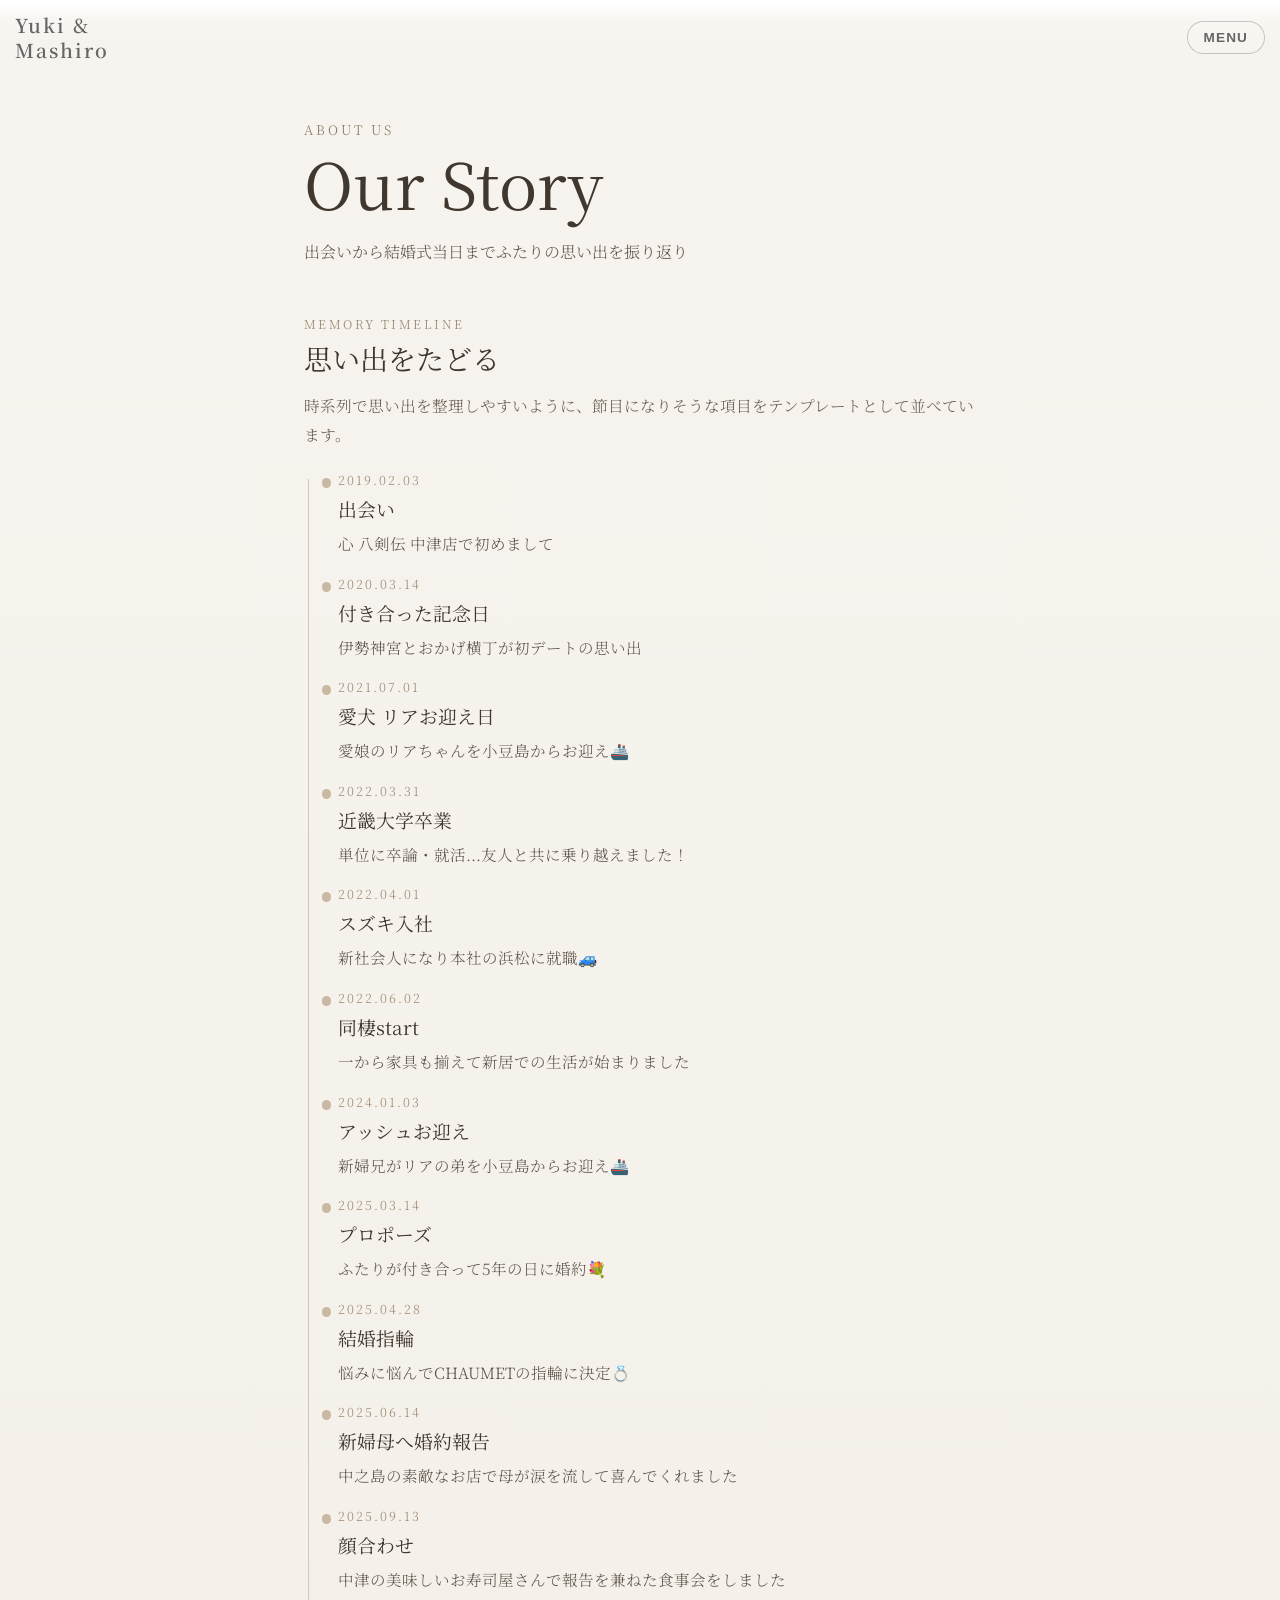
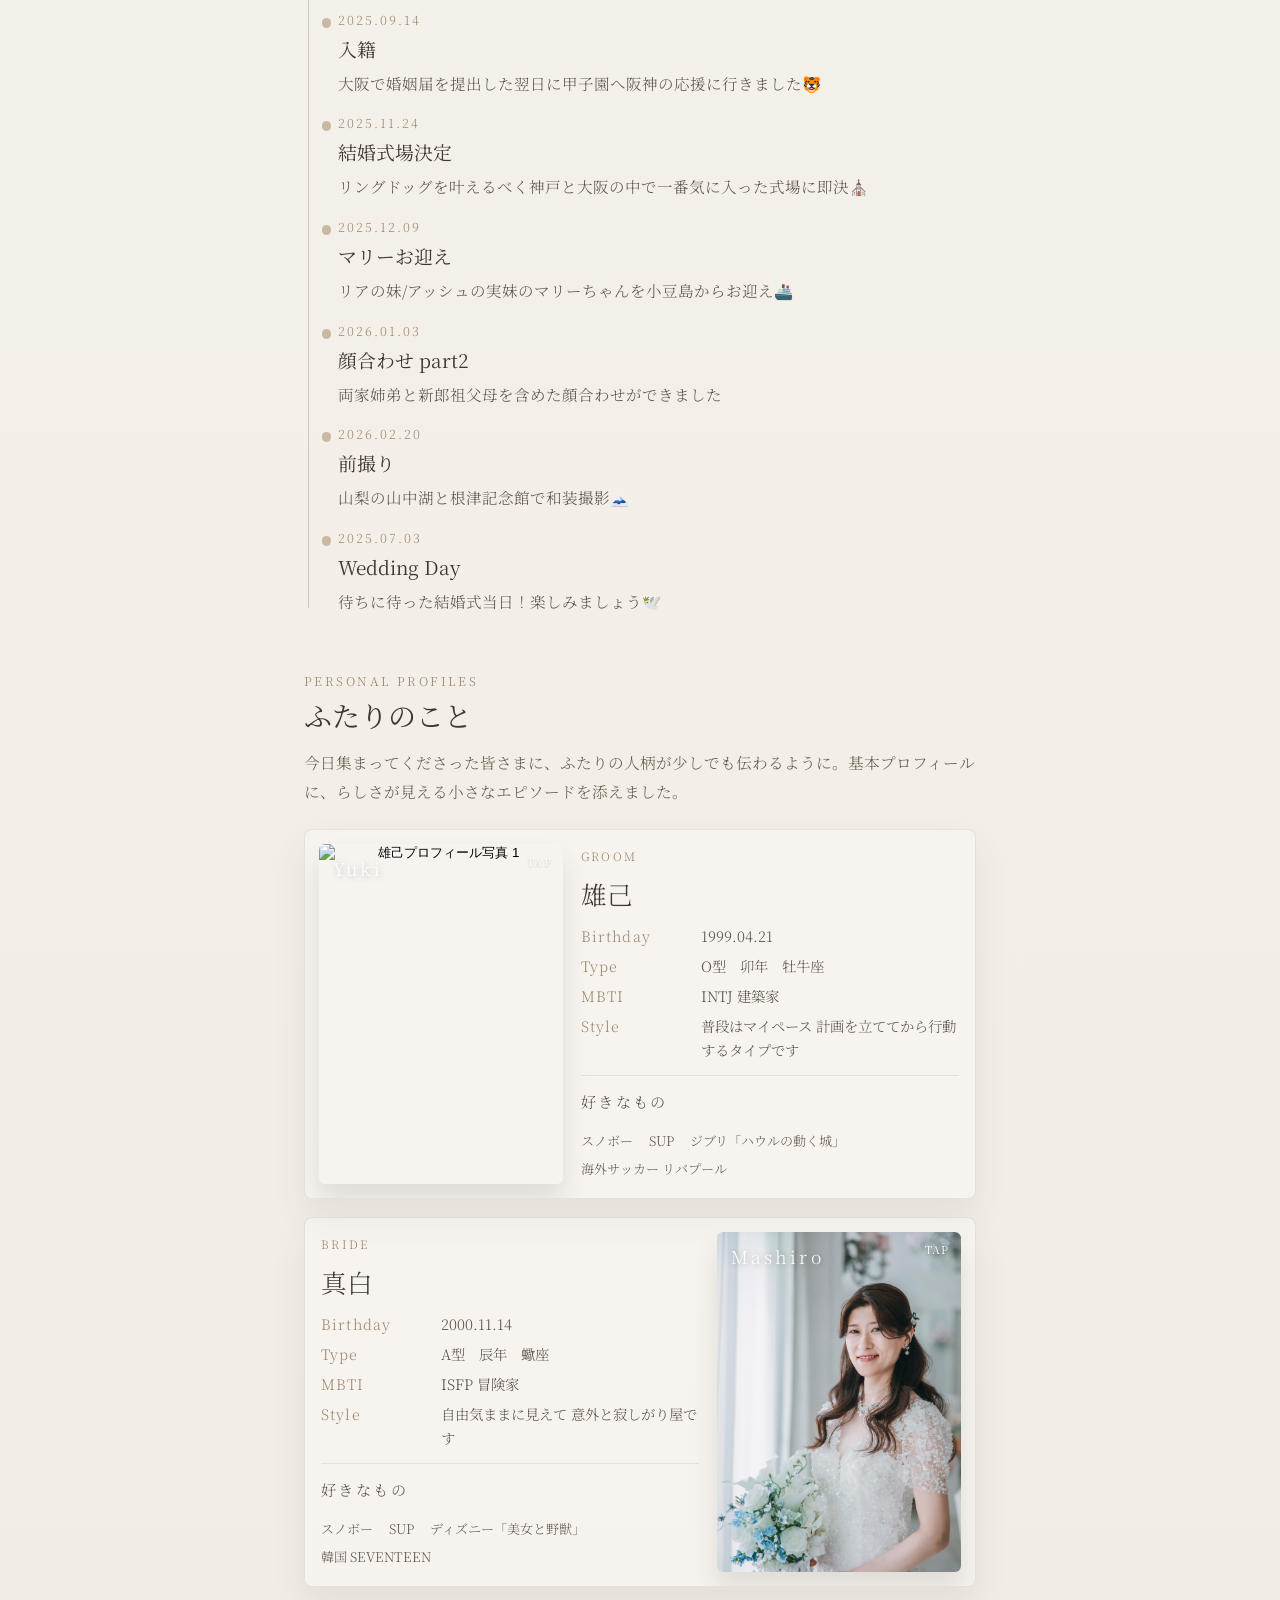
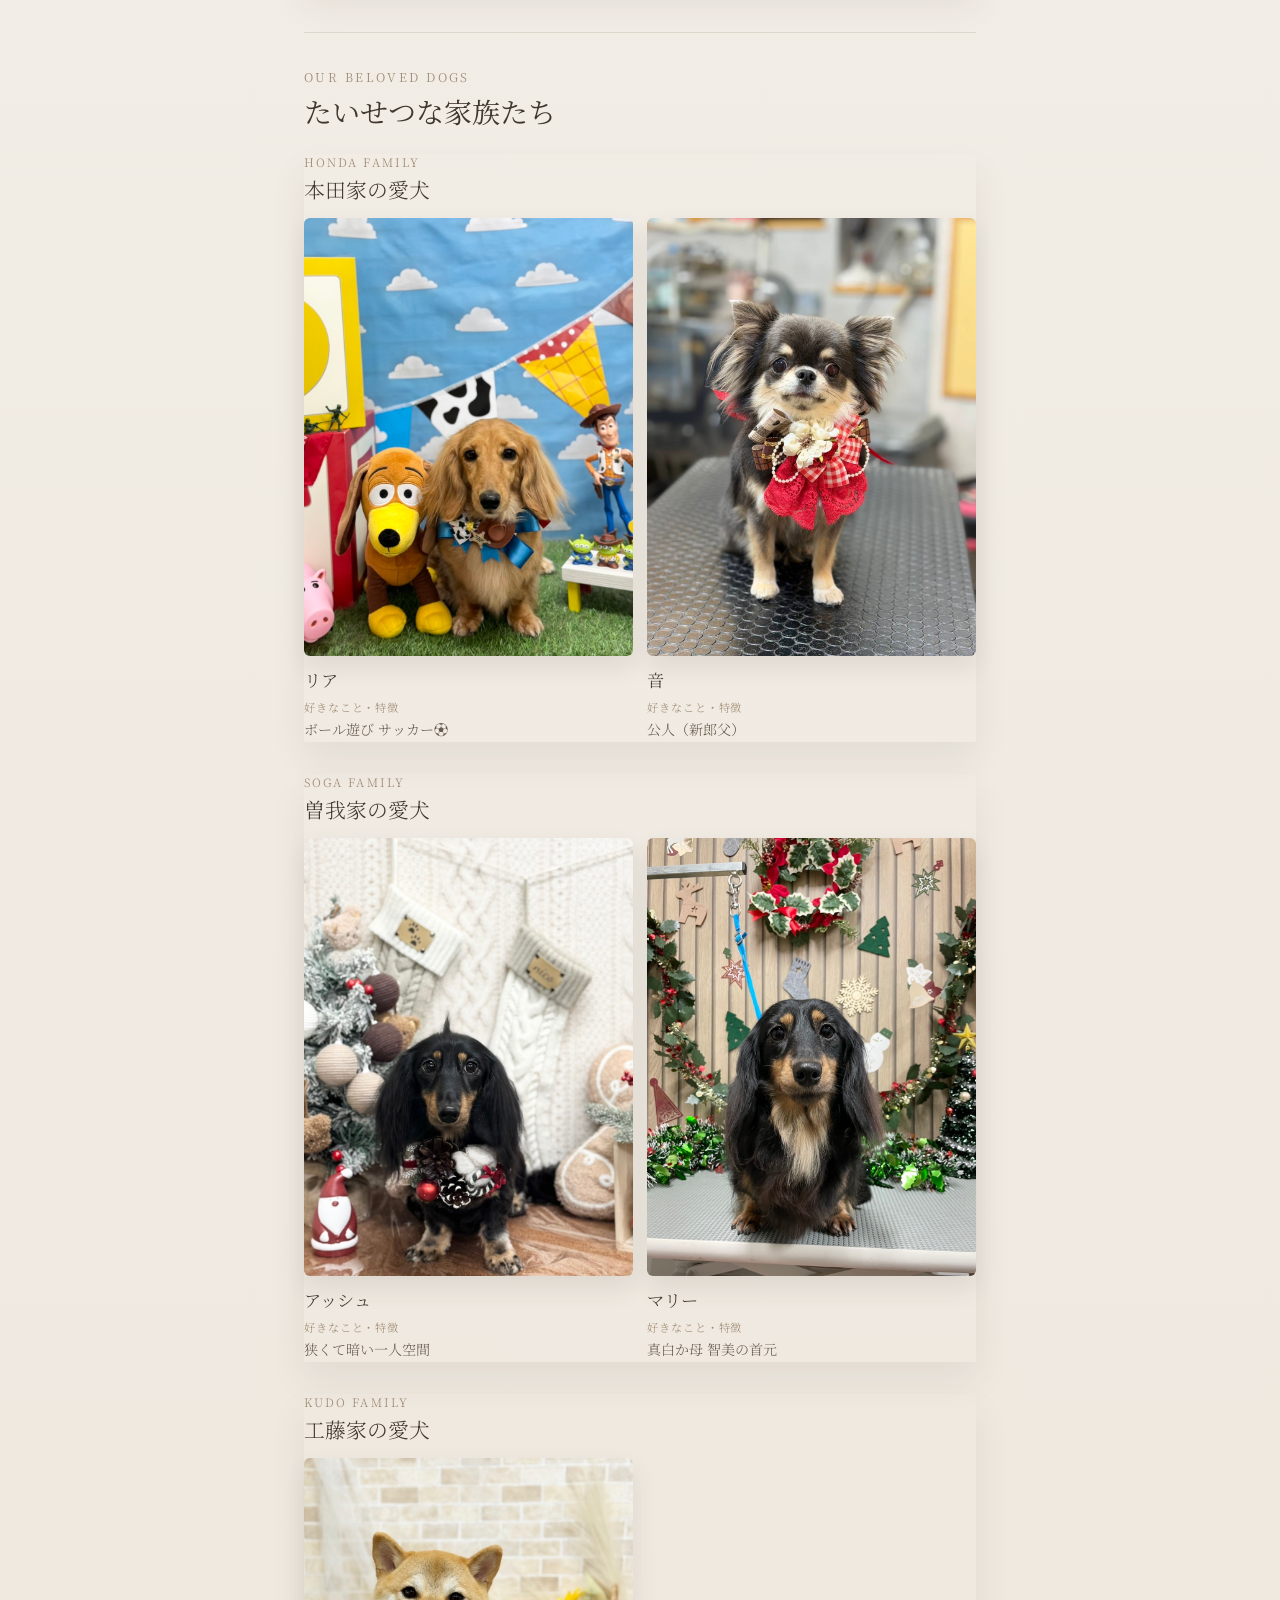
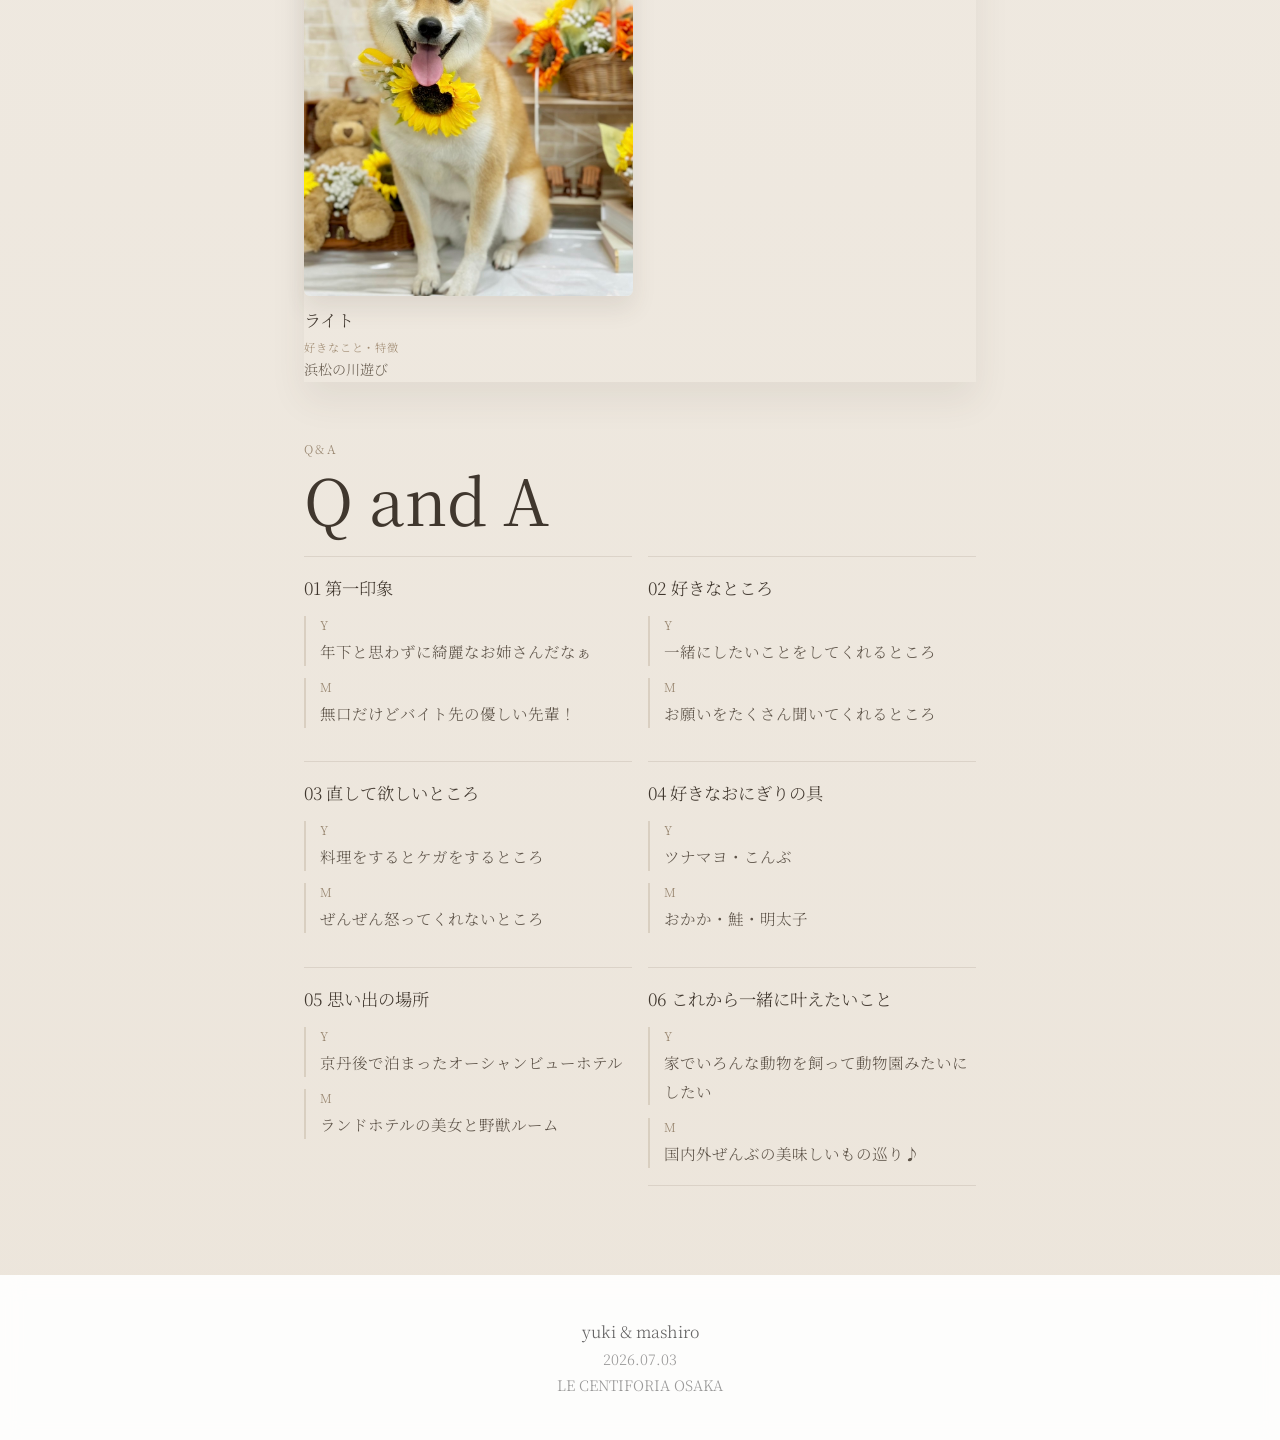
==== commit 2f8fb9ca: "6.15-11.44_commit" ====
--- a/about.html
+++ b/about.html
@@ -298,7 +298,7 @@
             </div>
             <div class="pet-profile-grid">
               <figure class="pet-profile-card">
-                <img class="pet-profile-image" src="media/prephoto/アッシュpro.JPG" alt="曽我家の愛犬 アッシュ">
+                <img class="pet-profile-image" src="media/prephoto/アッシュpro.jpg" alt="曽我家の愛犬 アッシュ">
                 <figcaption class="pet-profile-caption">
                   <h4 class="pet-profile-name">アッシュ</h4>
                   <p class="pet-profile-favorite"><span>好きなこと・特徴</span>狭くて暗い一人空間</p>
--- a/css/styles.css
+++ b/css/styles.css
@@ -59,15 +59,38 @@
 
 /* 未使用の背景要素スタイル */
 
-/* 各セクションの背景設定 */
-.toc-section,
-.welcome-section:not(.greeting-bg-section) {
-  /* 目次〜ウェルカムメッセージ: lecenti1.webp背景 */
+/* 目次からNewsまでを覆う、モバイル対応の固定背景 */
+.home-intro-background-region {
+  position: relative;
+  isolation: isolate;
+}
+
+.home-intro-fixed-background {
+  position: fixed;
+  inset: 0;
+  z-index: 0;
   background-image: url('../media/prephoto/lecenti1.jpeg');
   background-size: cover;
   background-position: center;
-  background-attachment: fixed;
   background-repeat: no-repeat;
+  opacity: 1;
+  visibility: visible;
+  transition: opacity 160ms ease, visibility 160ms ease;
+  pointer-events: none;
+}
+
+.home-intro-fixed-background.is-hidden {
+  opacity: 0;
+  visibility: hidden;
+}
+
+.home-intro-background-region > section {
+  position: relative;
+  z-index: 1;
+}
+
+.welcome-section:not(.greeting-bg-section) {
+  background: transparent;
 }
 
 .greeting-bg-section:not(.welcome-section) {
@@ -230,7 +253,7 @@
   max-width: 100%;
   margin-top: 0;
   padding: 0;
-  overflow-x: hidden;
+  overflow-x: clip;
 }
 
 /* コンテンツセクション */
@@ -251,7 +274,7 @@
   padding-bottom: 7rem;
 }
 
-.scroll-content > .content-section:first-child {
+.home-intro-background-region > .content-section:first-of-type {
   padding-top: 86px;
 }
 
@@ -278,7 +301,7 @@
   justify-content: center;
   padding: 0 20px;
   padding-bottom: 1rem;
-  background: gainsboro;
+  background: rgba(220, 220, 220, 0.92);
 }
 
 .content-card {
@@ -355,13 +378,13 @@
 
 .profile-person-card {
   display: grid;
-  grid-template-columns: minmax(150px, 42%) 1fr;
+  grid-template-columns: minmax(160px, 46%) 1fr;
   gap: 1rem;
   align-items: center;
 }
 
 .profile-person-card-reverse {
-  grid-template-columns: 1fr minmax(150px, 42%);
+  grid-template-columns: 1fr minmax(160px, 46%);
 }
 
 .profile-person-card-reverse .profile-portrait {
@@ -415,8 +438,8 @@
 
 .profile-card-image {
   width: 100%;
-  max-width: 240px;
-  aspect-ratio: 3 / 4.5;
+  max-width: 270px;
+  aspect-ratio: 3 / 4;
   display: block;
   object-fit: cover;
 }
@@ -430,7 +453,7 @@
 }
 
 .profile-card-ria .profile-card-image {
-  max-width: 240px;
+  max-width: 270px;
 }
 
 .profile-portrait-role {
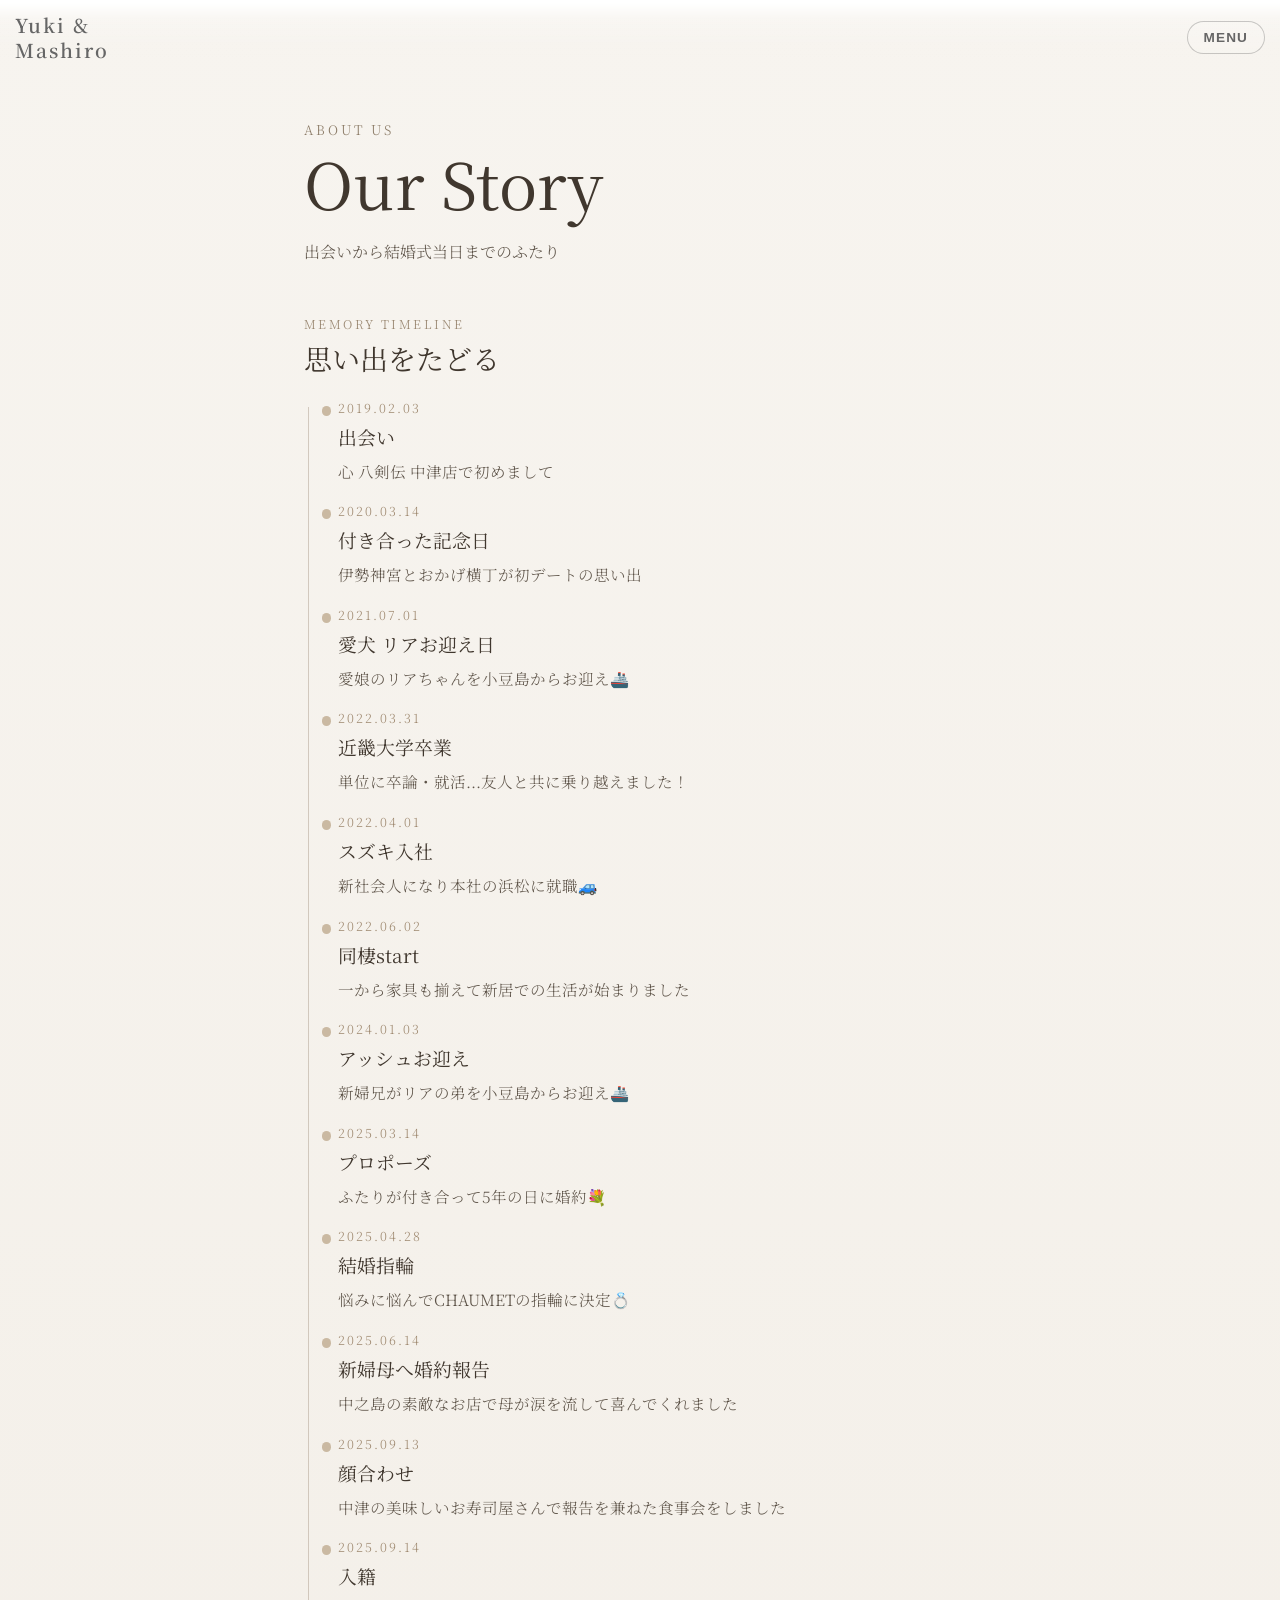
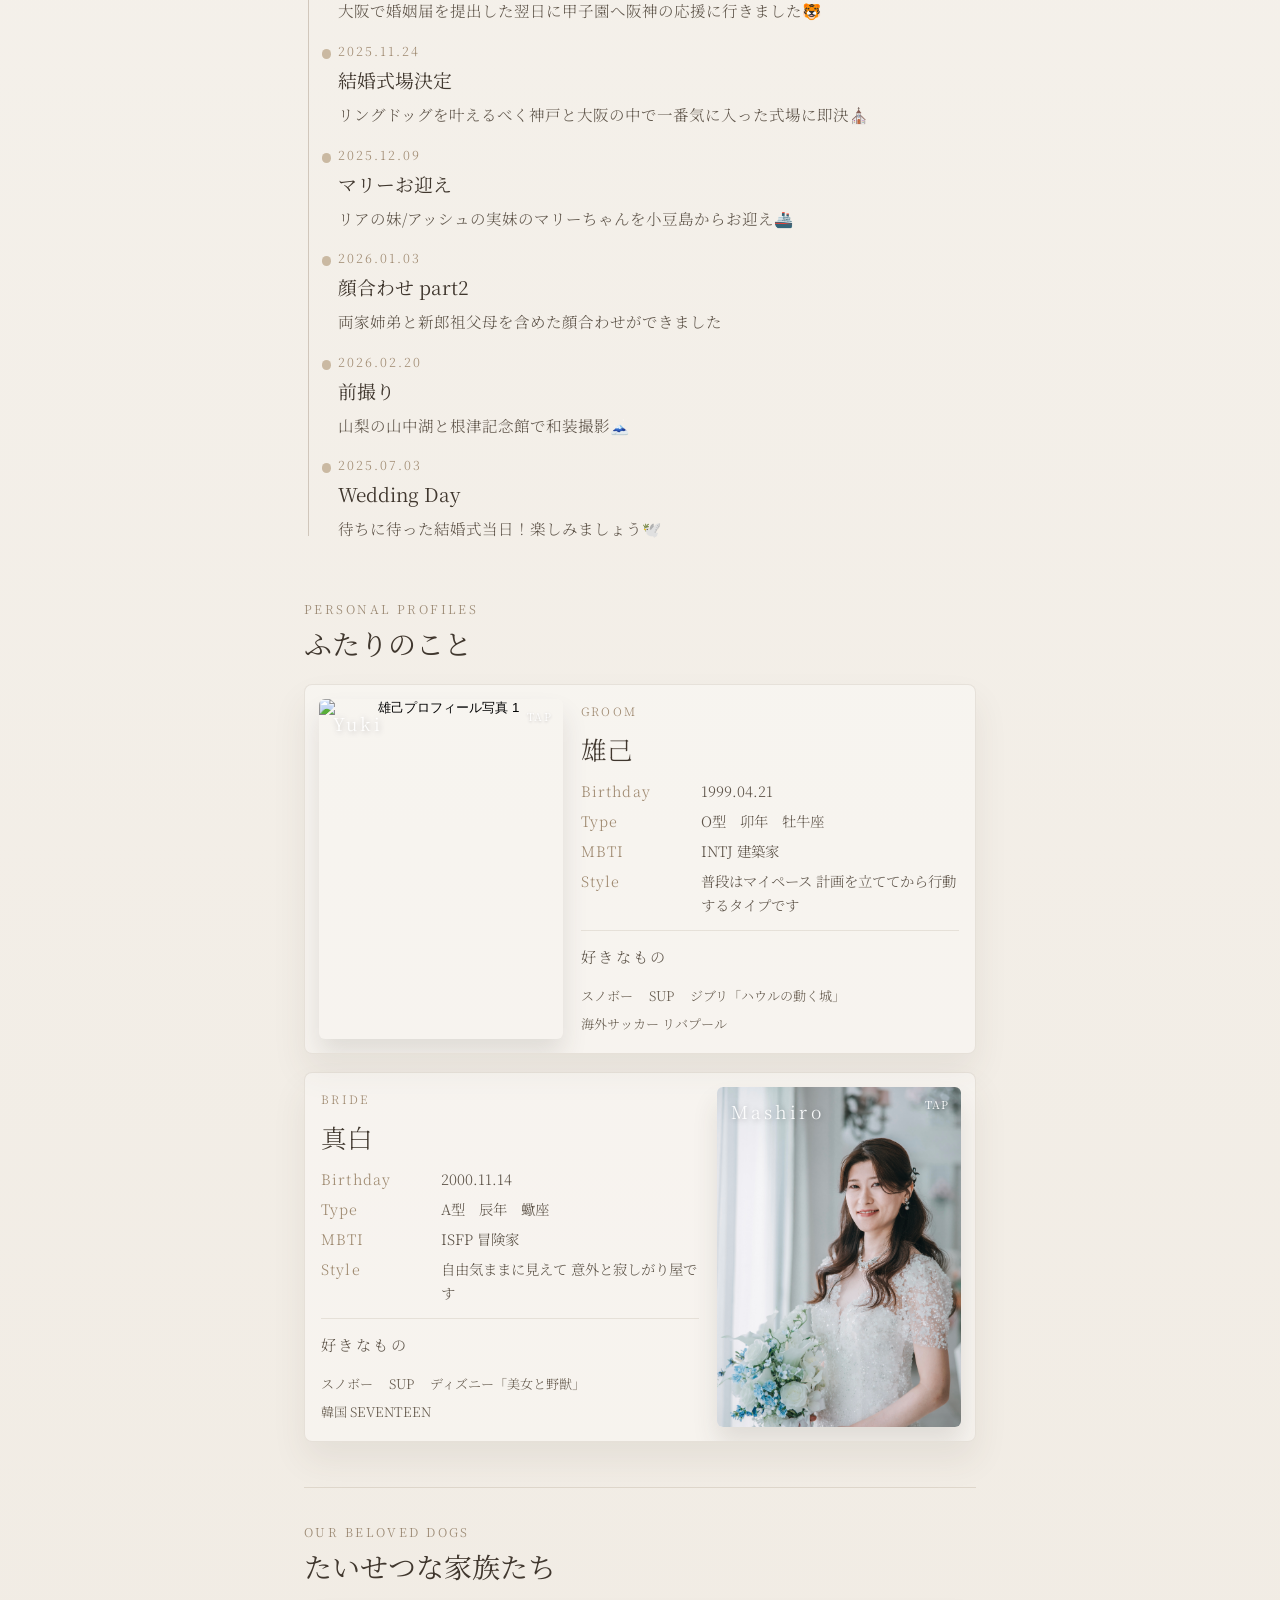
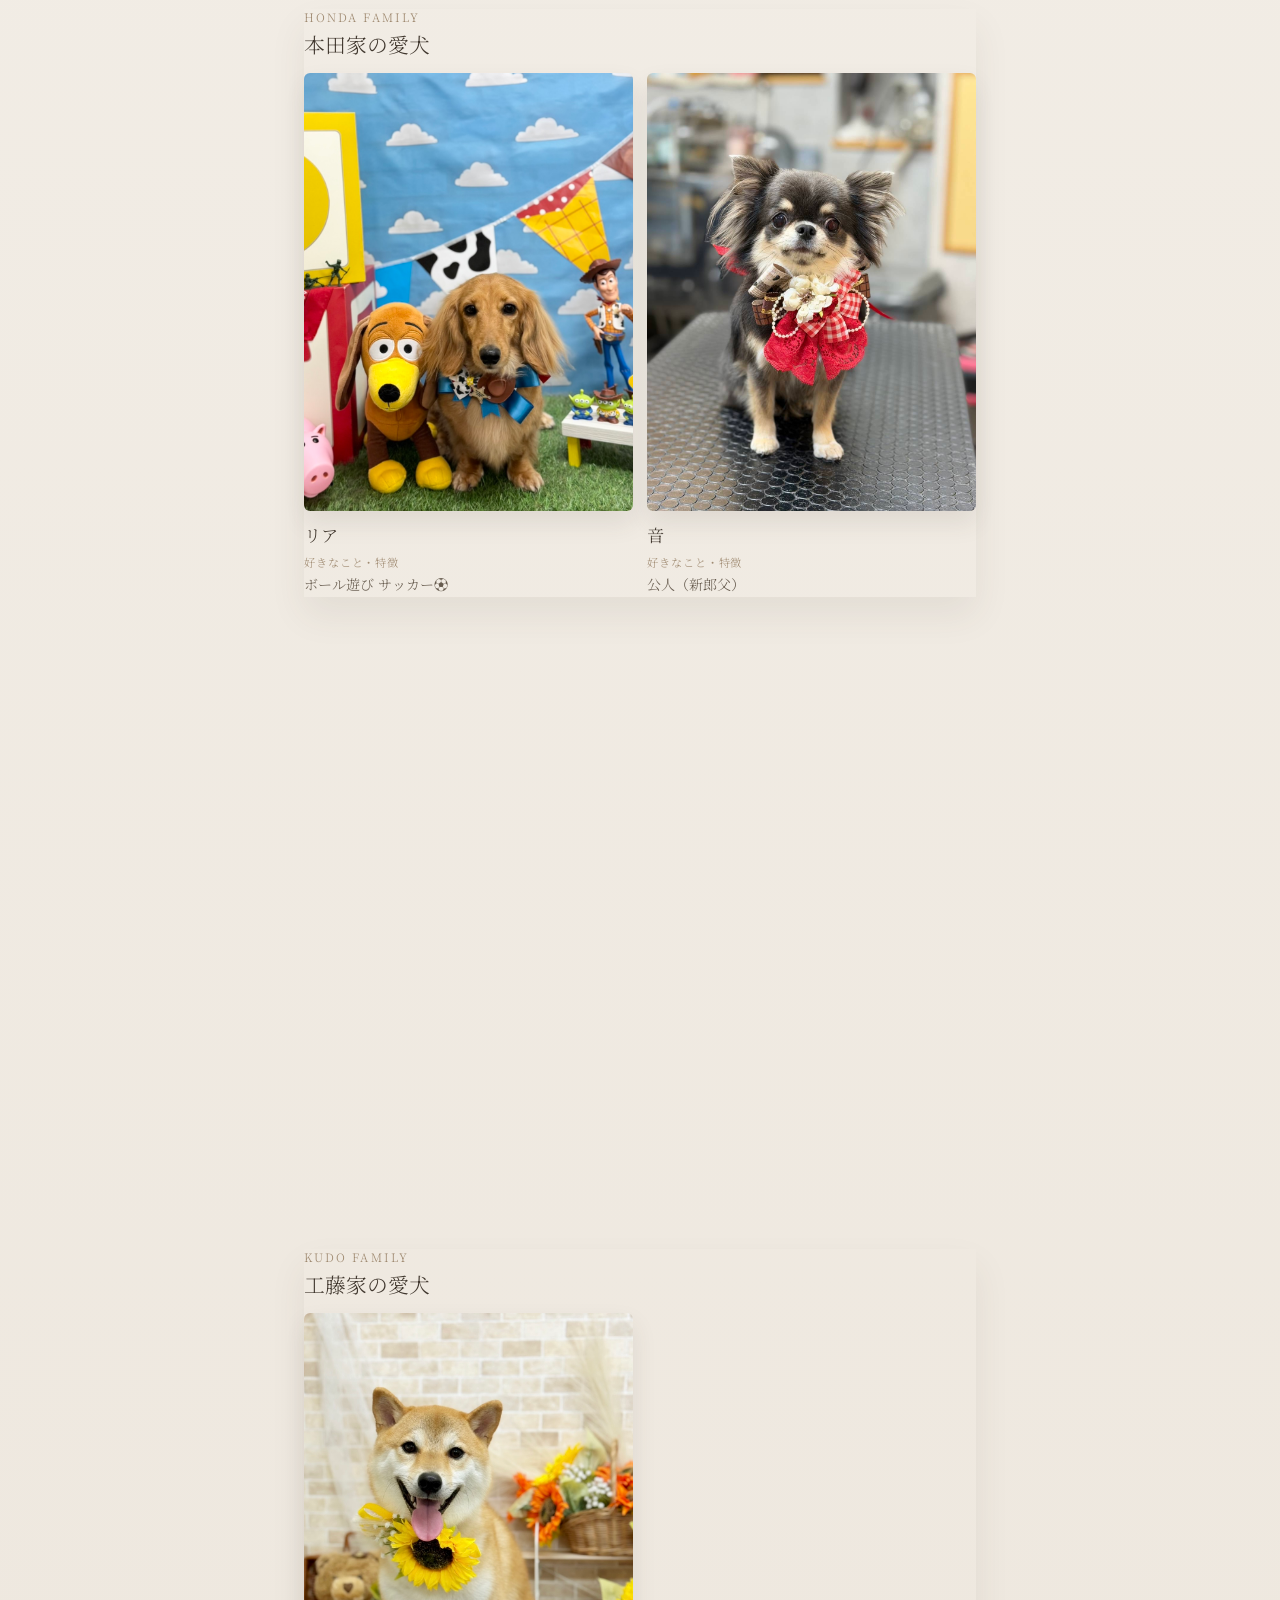
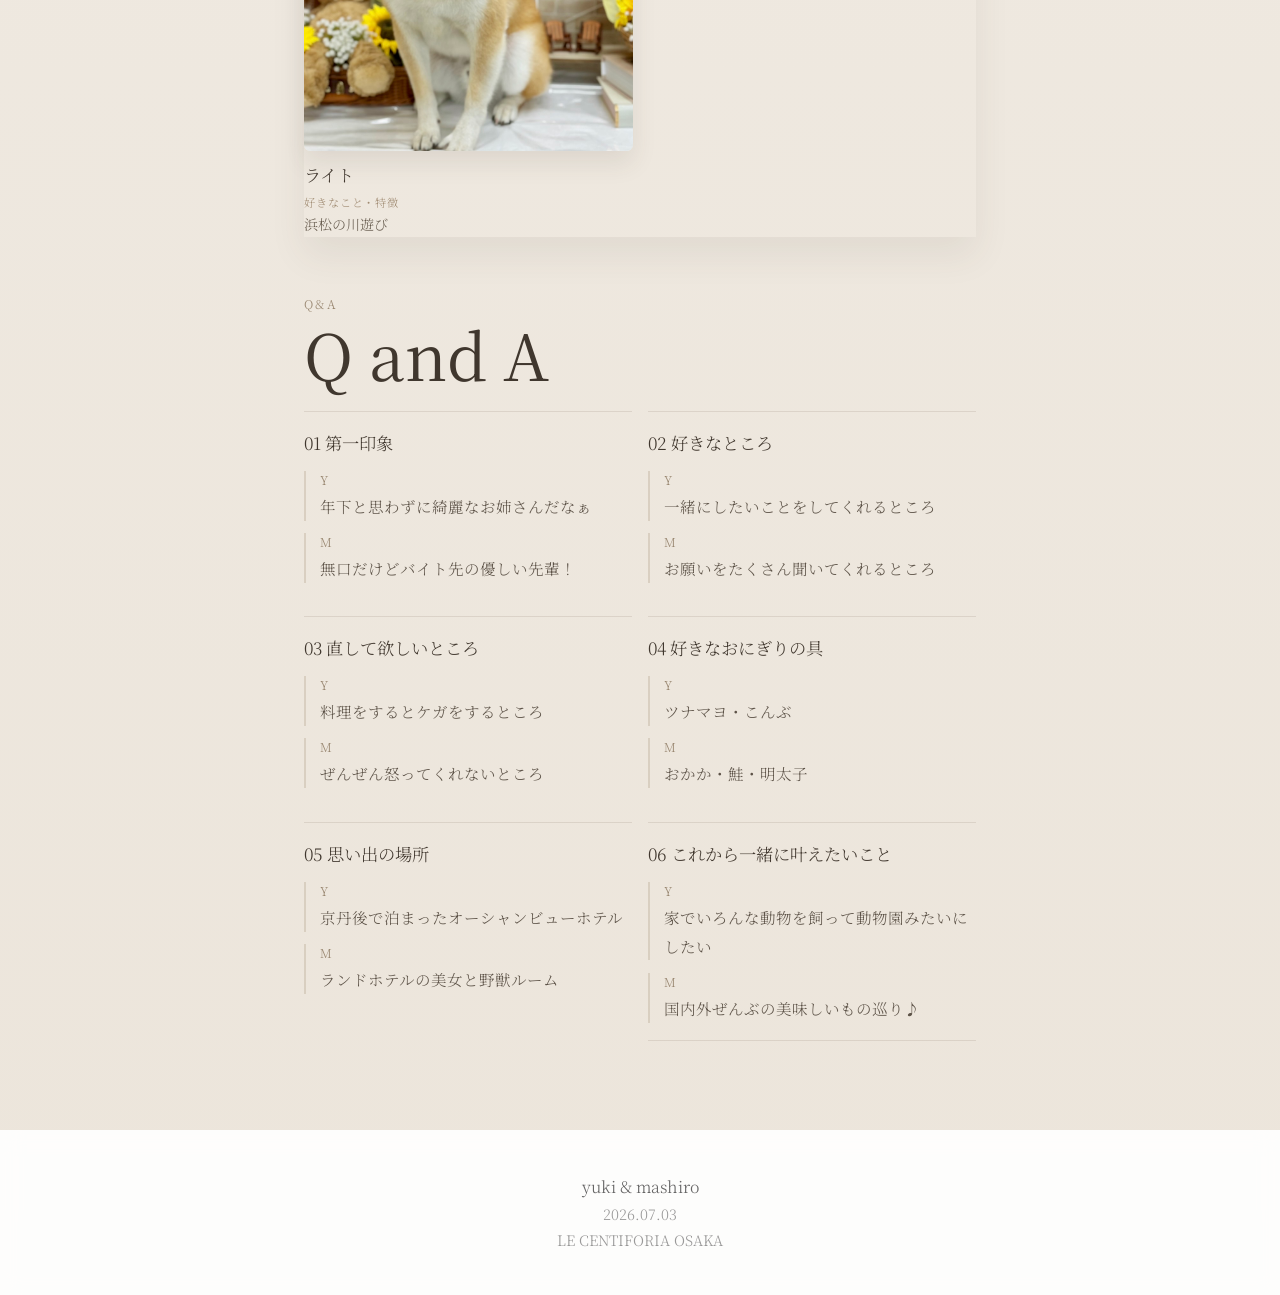
==== commit 7ec83604: "6.15-18.30_commit" ====
--- a/about.html
+++ b/about.html
@@ -32,7 +32,7 @@
       <div class="about-shell">
         <p class="about-kicker">About Us</p>
         <h1 class="about-title">Our Story</h1>
-        <p class="about-lead">出会いから結婚式当日までふたりの思い出を振り返り</p>
+        <p class="about-lead">出会いから結婚式当日までのふたり</p>
       </div>
     </section>
 
@@ -41,7 +41,6 @@
         <div class="about-section-heading">
           <p class="about-section-label">Memory Timeline</p>
           <h2 class="about-section-title">思い出をたどる</h2>
-          <p class="about-section-text">時系列で思い出を整理しやすいように、節目になりそうな項目をテンプレートとして並べています。</p>
         </div>
 
         <div class="memory-timeline">
@@ -173,7 +172,6 @@
         <div class="about-section-heading">
           <p class="about-section-label">Personal Profiles</p>
           <h2 class="about-section-title">ふたりのこと</h2>
-          <p class="about-section-text">今日集まってくださった皆さまに、ふたりの人柄が少しでも伝わるように。基本プロフィールに、らしさが見える小さなエピソードを添えました。</p>
         </div>
 
         <div class="about-profile-board">
--- a/css/styles.css
+++ b/css/styles.css
@@ -37,7 +37,7 @@
   overflow: hidden;
   z-index: 5000;
   opacity: 1;
-  transition: opacity 2s ease;
+  transition: opacity 600ms ease;
 }
 
 .loading-screen img {
@@ -69,7 +69,7 @@
   position: fixed;
   inset: 0;
   z-index: 0;
-  background-image: url('../media/prephoto/lecenti1.jpeg');
+  background-image: url('../media/optimized/prephoto/lecenti1.webp');
   background-size: cover;
   background-position: center;
   background-repeat: no-repeat;
@@ -95,7 +95,7 @@
 
 .greeting-bg-section:not(.welcome-section) {
   /* グリーティングセクション: fuji.jpg背景 */
-  background-image: url('../media/prephoto/ym1.jpg');
+  background-image: url('../media/optimized/prephoto/ym1.webp');
   background-size: cover;
   background-repeat: no-repeat;
 }
@@ -287,21 +287,27 @@
 }
 
 .content-section-greeting-title {
+  position: relative;
+  z-index: 2;
   display: flex;
   align-items: center;
   justify-content: center;
+  margin-top: -1px;
   padding: 0.2rem 20px;
-  background: linear-gradient(180deg, rgba(212, 231, 239, 0.96) 0%, rgba(188, 218, 231, 0.93) 55%, rgba(169, 204, 221, 0.9) 100%);
+  background: linear-gradient(180deg, rgb(212, 231, 239) 0%, rgb(188, 218, 231) 55%, rgb(169, 204, 221) 100%);
 }
 
 /* コンテンツセクション */
 .content-section-news {
+  position: relative;
+  z-index: 2;
   display: flex;
   align-items: center;
   justify-content: center;
   padding: 0 20px;
-  padding-bottom: 1rem;
-  background: rgba(220, 220, 220, 0.92);
+  padding-bottom: 0;
+  margin: 0;
+  background: rgb(220, 220, 220);
 }
 
 .content-card {
@@ -360,6 +366,11 @@
   line-height: 2;
 }
 
+.news-message-link {
+  color: inherit;
+  text-decoration: none;
+}
+
 .profile-message-transparent.small {
   font-size: 1.2rem;
   line-height: 1.5;
@@ -378,13 +389,13 @@
 
 .profile-person-card {
   display: grid;
-  grid-template-columns: minmax(160px, 46%) 1fr;
+  grid-template-columns: 50% minmax(0, 1fr);
   gap: 1rem;
   align-items: center;
 }
 
 .profile-person-card-reverse {
-  grid-template-columns: 1fr minmax(160px, 46%);
+  grid-template-columns: minmax(0, 1fr) 50%;
 }
 
 .profile-person-card-reverse .profile-portrait {
@@ -438,8 +449,7 @@
 
 .profile-card-image {
   width: 100%;
-  max-width: 270px;
-  aspect-ratio: 3 / 4;
+  max-width: 320px;
   display: block;
   object-fit: cover;
 }
@@ -453,7 +463,7 @@
 }
 
 .profile-card-ria .profile-card-image {
-  max-width: 270px;
+  max-width: 320px;
 }
 
 .profile-portrait-role {
@@ -867,6 +877,21 @@
   line-height: 1.5;
 }
 
+.drink-menu-download-wrap {
+  margin: 1.2rem 0 0;
+  text-align: right;
+}
+
+.drink-menu-download-link {
+  color: rgba(255, 255, 255, 0.96);
+  font-size: 0.9rem;
+  line-height: 1.6;
+  letter-spacing: 0.04em;
+  text-decoration: underline;
+  text-underline-offset: 0.2em;
+  text-shadow: 1px 1px 4px rgba(0, 0, 0, 0.28);
+}
+
 .zoomable-image-button {
   width: calc(100vw - 40px);
   max-width: 100%;
@@ -892,8 +917,8 @@
   margin-top: 0.65rem;
   font-size: 0.9rem;
   line-height: 1.5;
-  color: rgba(255, 255, 255, 0.9);
-  text-shadow: 1px 1px 5px rgba(0, 0, 0, 0.35);
+  color: rgba(238, 238, 238, 0.96);
+  text-shadow: 1px 1px 1px rgba(0, 0, 0, 0.35);
 }
 
 .image-lightbox {
@@ -1039,6 +1064,10 @@
   margin-bottom: 1rem;
 }
 
+.content-section-news .toc-divider-news:last-child {
+  margin-bottom: 0;
+}
+
 .toc-list-transparent {
   list-style: none;
   padding: 0;
@@ -1965,6 +1994,10 @@
   padding-top: 0;
 }
 
+#today-notes {
+  scroll-margin-top: 90px;
+}
+
 .agenda-heading,
 .seating-heading {
   margin-bottom: 1.4rem;
@@ -2326,6 +2359,84 @@
   color: #5d5348;
 }
 
+.nephew-intro-section {
+  margin-top: 2rem;
+  padding-top: 1.4rem;
+  border-top: 1px solid rgba(145, 126, 103, 0.18);
+}
+
+.nephew-intro-title {
+  margin: 0 0 1rem;
+  font-size: 1.2rem;
+  font-weight: 400;
+  line-height: 1.5;
+  color: #40372e;
+}
+
+.nephew-intro-groups {
+  display: grid;
+  gap: 0.4rem;
+}
+
+.nephew-intro-group {
+  border: none;
+}
+
+.nephew-intro-toggle {
+  display: flex;
+  align-items: center;
+  justify-content: space-between;
+  gap: 0.5rem;
+  width: 100%;
+  min-height: 3.4rem;
+  padding: 0.75rem 0;
+  border: none;
+  border-radius: 0;
+  background: transparent;
+  color: #5d5348;
+  font-family: inherit;
+  font-size: 0.84rem;
+  line-height: 1.45;
+  text-align: left;
+  cursor: pointer;
+}
+
+.nephew-intro-plus {
+  position: relative;
+  flex: 0 0 1rem;
+  width: 1rem;
+  height: 1rem;
+}
+
+.nephew-intro-plus::before,
+.nephew-intro-plus::after {
+  content: "";
+  position: absolute;
+  left: 50%;
+  top: 50%;
+  width: 0.8rem;
+  height: 1px;
+  background: #766756;
+  transform: translate(-50%, -50%);
+  transition: transform 240ms ease;
+}
+
+.nephew-intro-plus::after {
+  transform: translate(-50%, -50%) rotate(90deg);
+}
+
+.nephew-intro-toggle[aria-expanded="true"] .nephew-intro-plus::after {
+  transform: translate(-50%, -50%) rotate(0deg);
+}
+
+.nephew-intro-panel {
+  margin: 0 0 0.75rem;
+}
+
+.nephew-intro-panel[hidden] {
+  display: none;
+}
+
 /* ギャラリーページ用 */
 .gallery {
   display: grid;
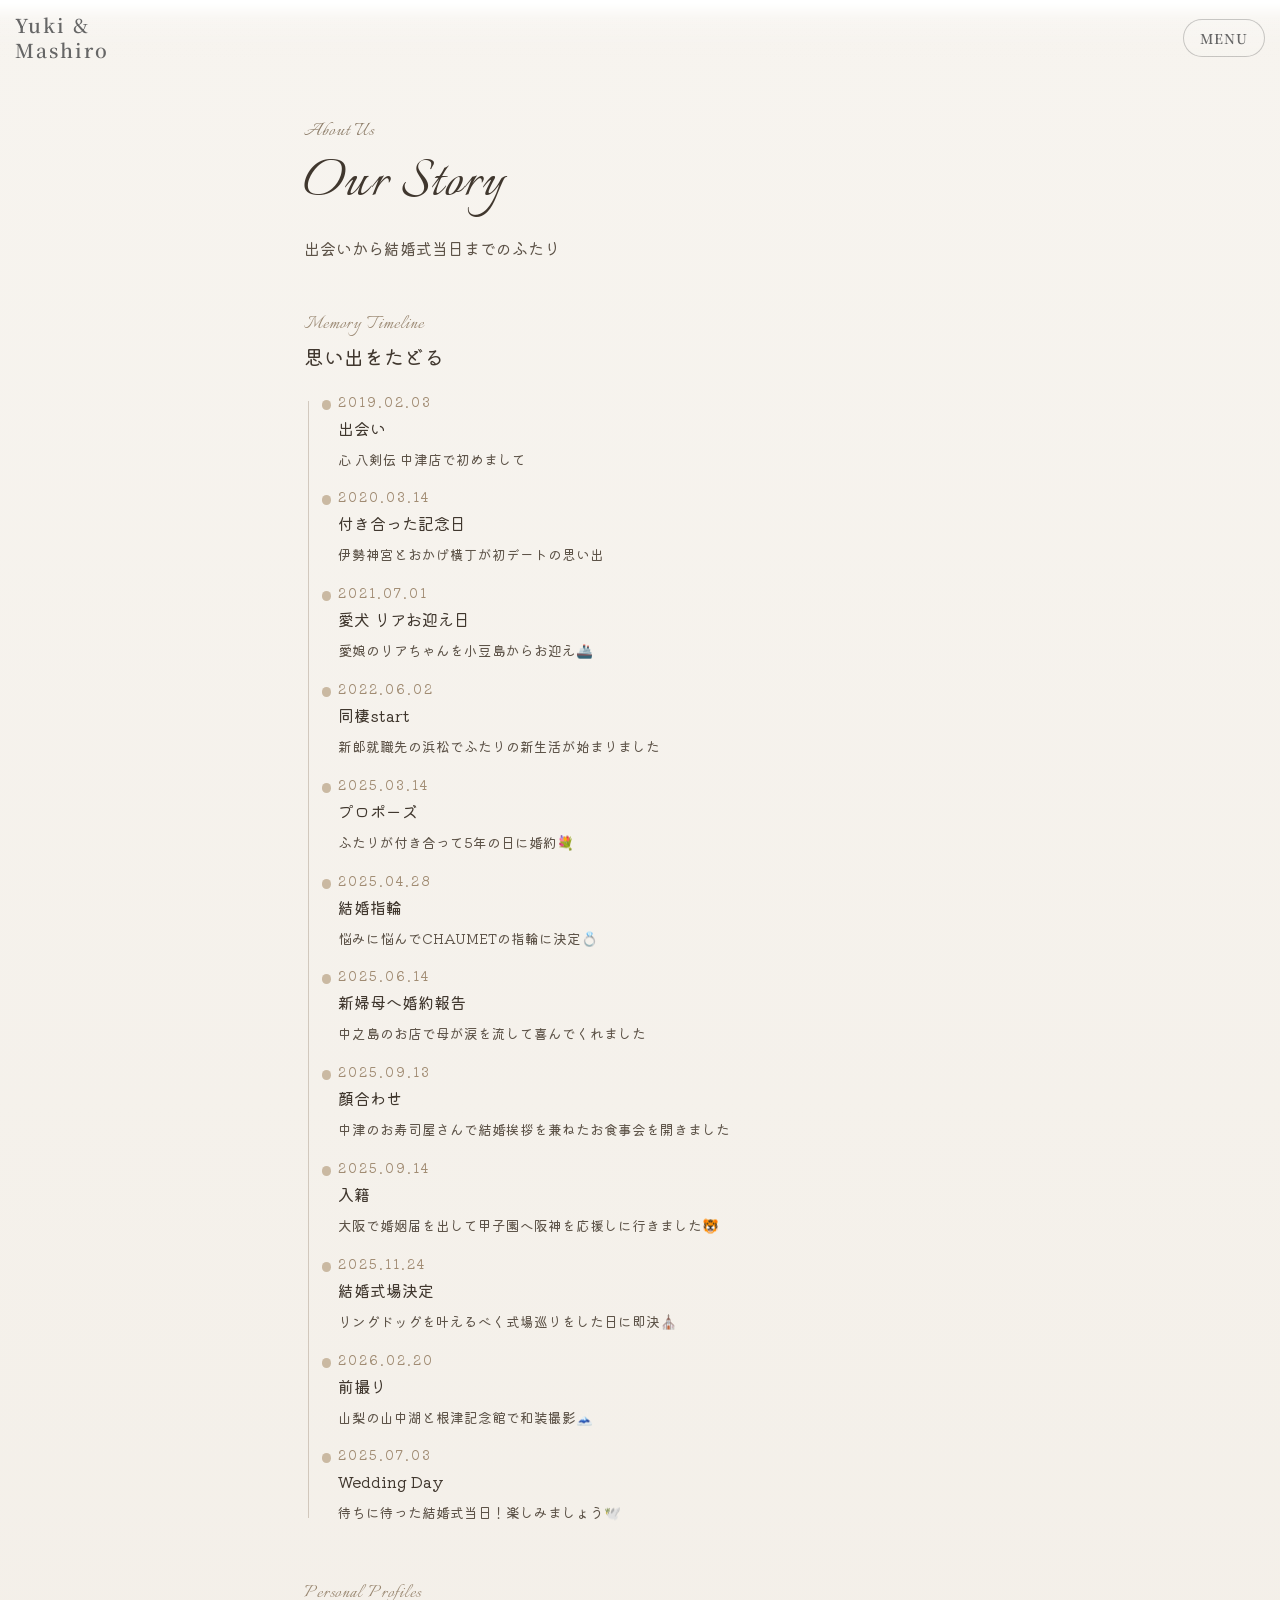
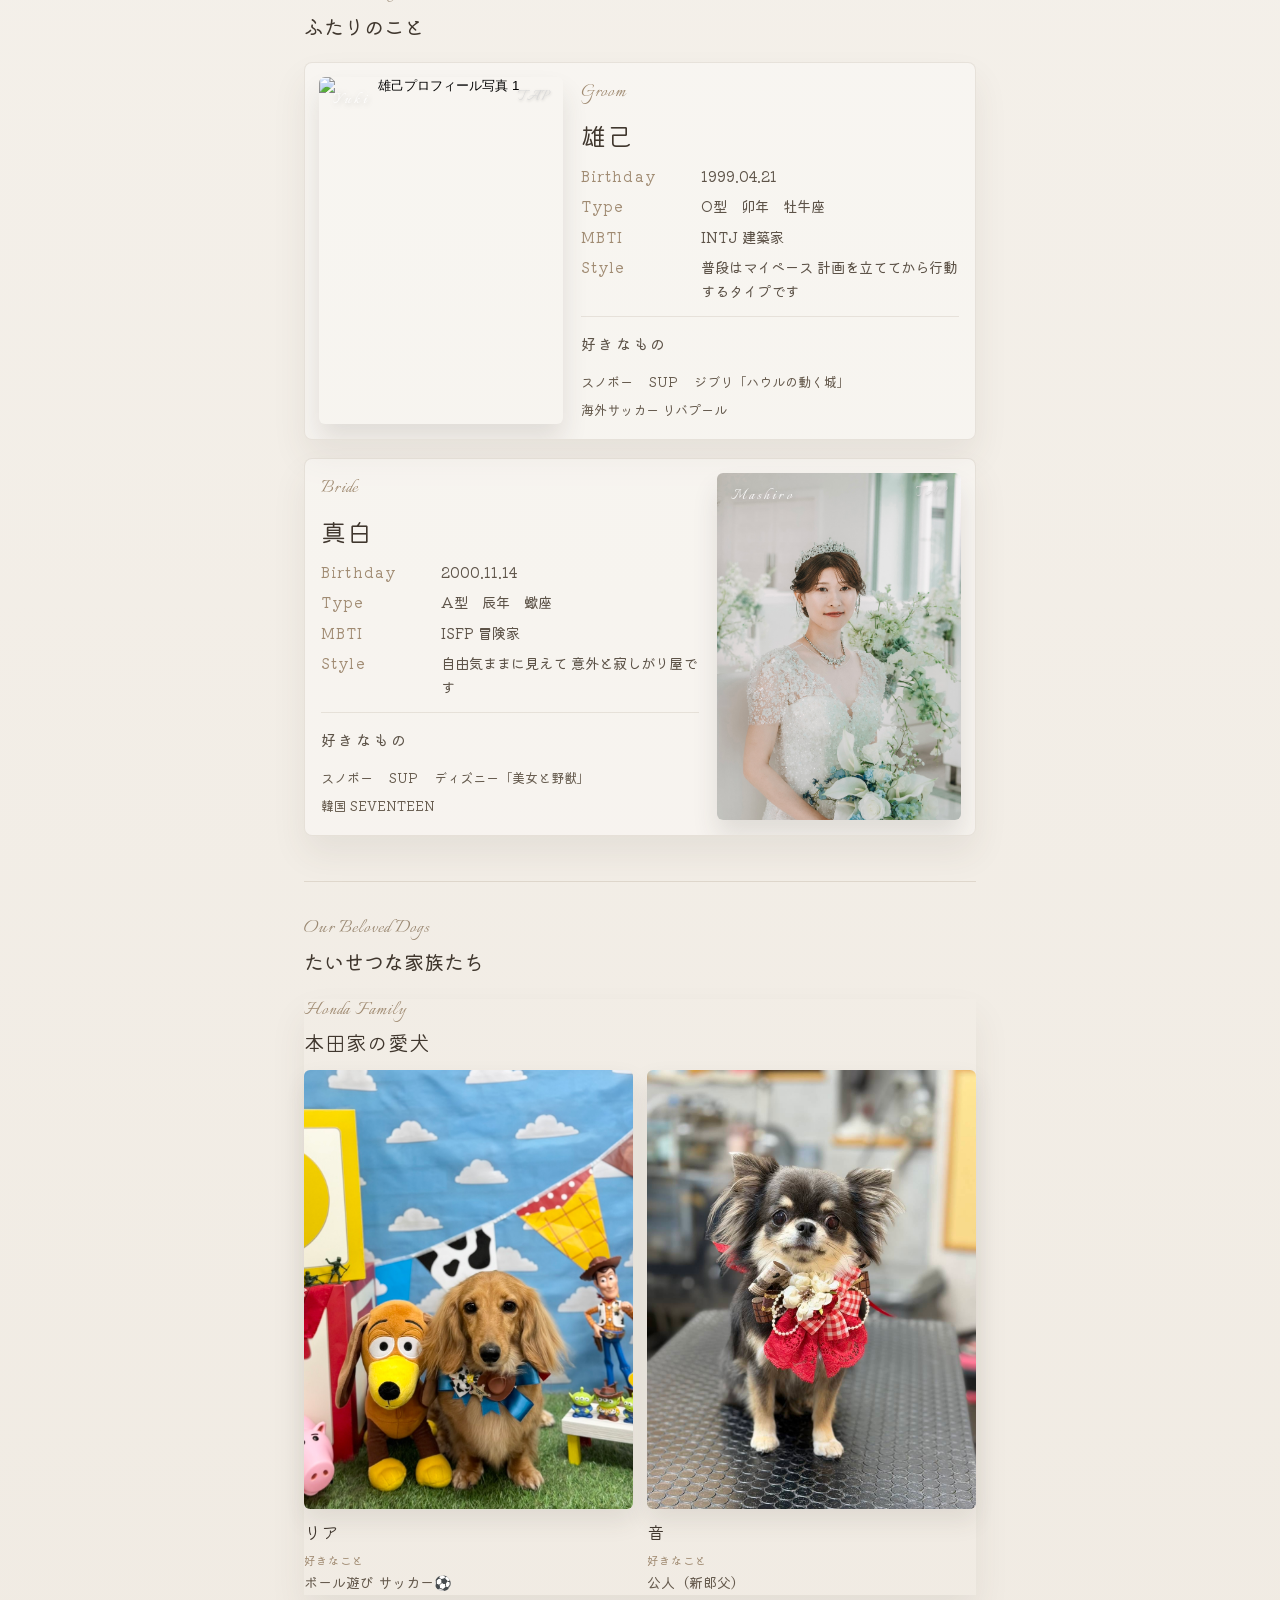
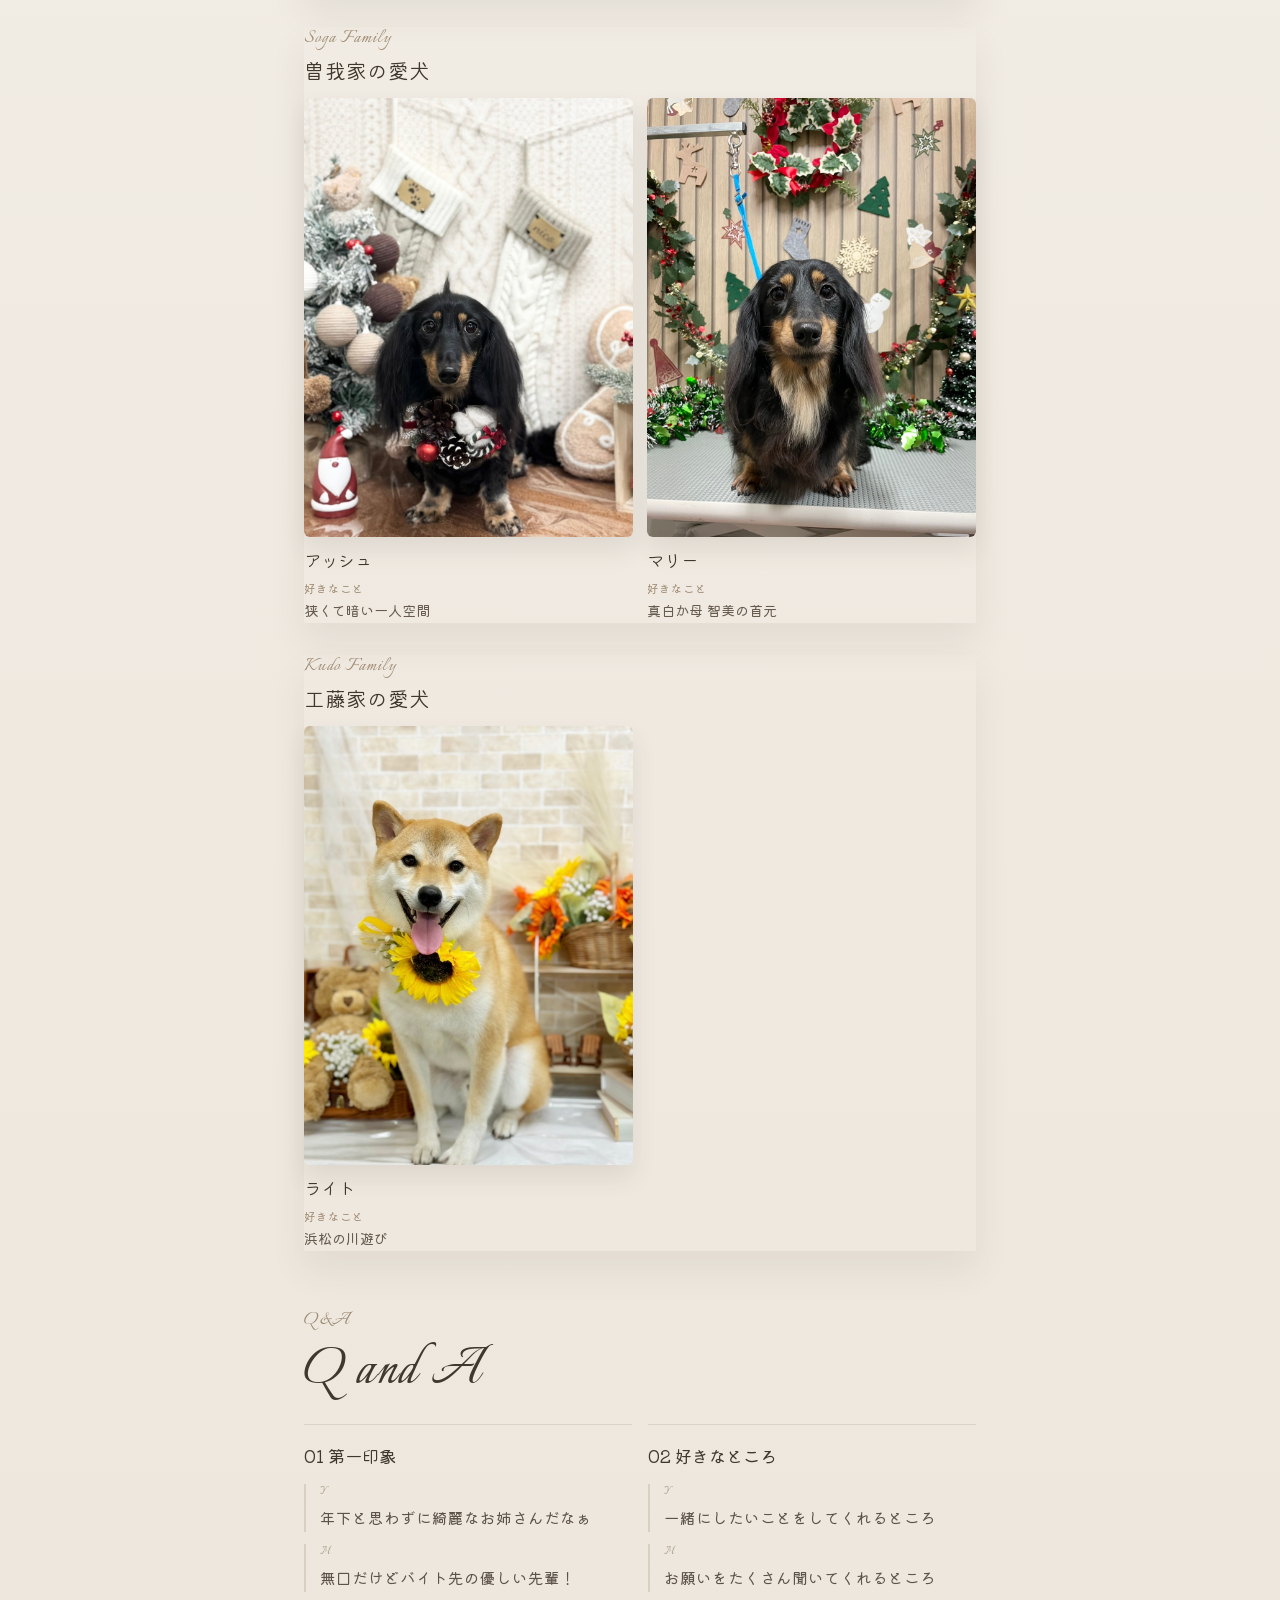
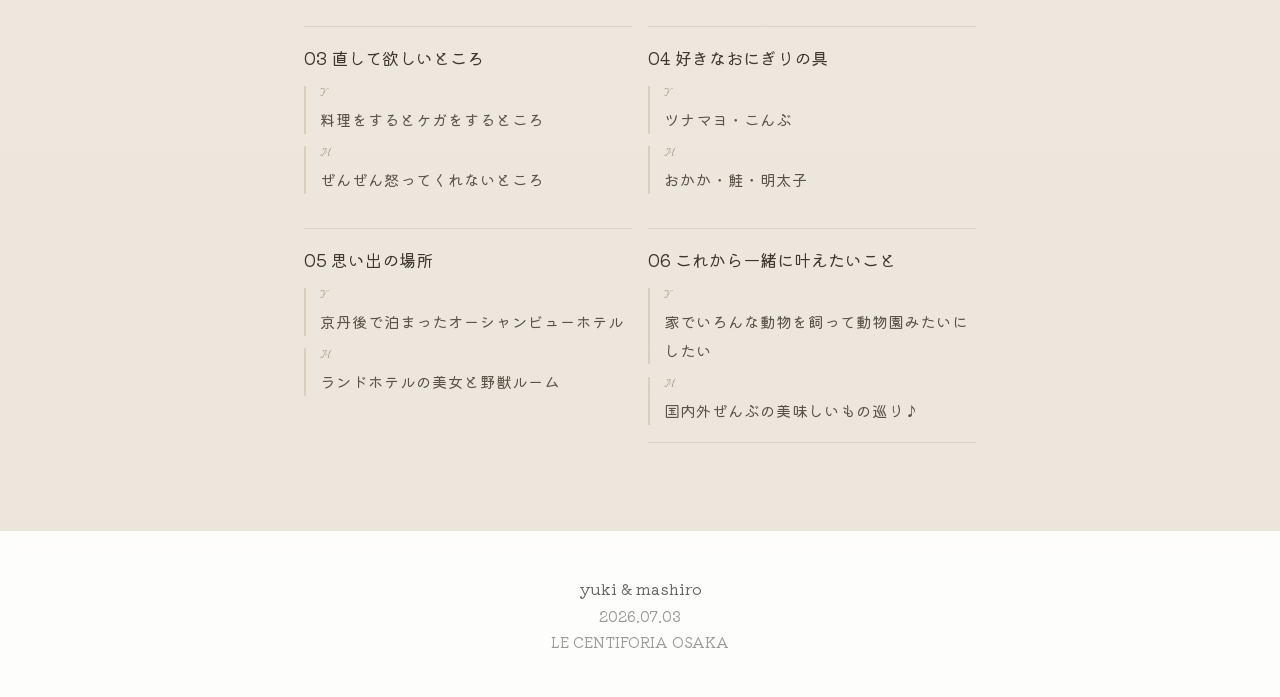
==== commit bf4581c2: "6.24-21.50_commit" ====
--- a/about.html
+++ b/about.html
@@ -5,7 +5,6 @@
   <meta name="viewport" content="width=device-width,initial-scale=1" />
   <title>About Us</title>
   <link rel="stylesheet" href="css/styles.css" />
-  <link href="https://fonts.googleapis.com/css2?family=Dancing+Script:wght@400..700&display=swap" rel="stylesheet">
 </head>
 <body class="about-page">
   <!-- 固定ヘッダー -->
@@ -66,31 +65,10 @@
             </div>
           </article>
           <article class="memory-item">
-            <p class="memory-date">2022.03.31</p>
-            <div class="memory-body">
-              <h3 class="memory-title">近畿大学卒業</h3>
-              <p class="memory-text">単位に卒論・就活...友人と共に乗り越えました！</p>
-            </div>
-          </article>
-          <article class="memory-item">
-            <p class="memory-date">2022.04.01</p>
-            <div class="memory-body">
-              <h3 class="memory-title">スズキ入社</h3>
-              <p class="memory-text">新社会人になり本社の浜松に就職🚙</p>
-            </div>
-          </article>
-          <article class="memory-item">
             <p class="memory-date">2022.06.02</p>
             <div class="memory-body">
               <h3 class="memory-title">同棲start</h3>
-              <p class="memory-text">一から家具も揃えて新居での生活が始まりました</p>
-            </div>
-          </article>
-          <article class="memory-item">
-            <p class="memory-date">2024.01.03</p>
-            <div class="memory-body">
-              <h3 class="memory-title">アッシュお迎え</h3>
-              <p class="memory-text">新婦兄がリアの弟を小豆島からお迎え🚢</p>
+              <p class="memory-text">新郎就職先の浜松でふたりの新生活が始まりました</p>
             </div>
           </article>
           <article class="memory-item">
@@ -111,42 +89,28 @@
             <p class="memory-date">2025.06.14</p>
             <div class="memory-body">
               <h3 class="memory-title">新婦母へ婚約報告</h3>
-              <p class="memory-text">中之島の素敵なお店で母が涙を流して喜んでくれました</p>
+              <p class="memory-text">中之島のお店で母が涙を流して喜んでくれました</p>
             </div>
           </article>
           <article class="memory-item">
             <p class="memory-date">2025.09.13</p>
             <div class="memory-body">
               <h3 class="memory-title">顔合わせ</h3>
-              <p class="memory-text">中津の美味しいお寿司屋さんで報告を兼ねた食事会をしました</p>
+              <p class="memory-text">中津のお寿司屋さんで結婚挨拶を兼ねたお食事会を開きました</p>
             </div>
           </article>
           <article class="memory-item">
             <p class="memory-date">2025.09.14</p>
             <div class="memory-body">
               <h3 class="memory-title">入籍</h3>
-              <p class="memory-text">大阪で婚姻届を提出した翌日に甲子園へ阪神の応援に行きました🐯</p>
+              <p class="memory-text">大阪で婚姻届を出して甲子園へ阪神を応援しに行きました🐯</p>
             </div>
           </article>
           <article class="memory-item">
             <p class="memory-date">2025.11.24</p>
             <div class="memory-body">
               <h3 class="memory-title">結婚式場決定</h3>
-              <p class="memory-text">リングドッグを叶えるべく神戸と大阪の中で一番気に入った式場に即決⛪️</p>
-            </div>
-          </article>
-          <article class="memory-item">
-            <p class="memory-date">2025.12.09</p>
-            <div class="memory-body">
-              <h3 class="memory-title">マリーお迎え</h3>
-              <p class="memory-text">リアの妹/アッシュの実妹のマリーちゃんを小豆島からお迎え🚢</p>
-            </div>
-          </article>
-          <article class="memory-item">
-            <p class="memory-date">2026.01.03</p>
-            <div class="memory-body">
-              <h3 class="memory-title">顔合わせ part2</h3>
-              <p class="memory-text">両家姉弟と新郎祖父母を含めた顔合わせができました</p>
+              <p class="memory-text">リングドッグを叶えるべく式場巡りをした日に即決⛪️</p>
             </div>
           </article>
           <article class="memory-item">
@@ -220,7 +184,7 @@
           <article class="about-profile-card about-profile-card-mashiro">
             <figure class="about-profile-photo">
               <button class="profile-photo-stack" type="button" aria-label="真白のプロフィール写真をめくる">
-                <img class="profile-photo-stack-image is-active" src="media/prephoto/TMB/8.jpg" alt="真白プロフィール写真 1">
+                <img class="profile-photo-stack-image is-active" src="media/prephoto/TMB/10.jpg" alt="真白プロフィール写真 1">
                 <img class="profile-photo-stack-image" src="media/prephoto/真白2.jpg" alt="真白プロフィール写真 2">
                 <img class="profile-photo-stack-image" src="media/prephoto/真白3.jpg" alt="真白プロフィール写真 3">
               </button>
@@ -276,14 +240,14 @@
                 <img class="pet-profile-image" src="media/prephoto/リアpro2.jpg" alt="本田家の愛犬 リア">
                 <figcaption class="pet-profile-caption">
                   <h4 class="pet-profile-name">リア</h4>
-                  <p class="pet-profile-favorite"><span>好きなこと・特徴</span>ボール遊び サッカー⚽️</p>
+                  <p class="pet-profile-favorite"><span>好きなこと</span>ボール遊び サッカー⚽️</p>
                 </figcaption>
               </figure>
               <figure class="pet-profile-card">
                 <img class="pet-profile-image" src="media/prephoto/音pro.JPG" alt="本田家の愛犬 音">
                 <figcaption class="pet-profile-caption">
                   <h4 class="pet-profile-name">音</h4>
-                  <p class="pet-profile-favorite"><span>好きなこと・特徴</span>公人（新郎父）</p>
+                  <p class="pet-profile-favorite"><span>好きなこと</span>公人（新郎父）</p>
                 </figcaption>
               </figure>
             </div>
@@ -299,14 +263,14 @@
                 <img class="pet-profile-image" src="media/prephoto/アッシュpro.jpg" alt="曽我家の愛犬 アッシュ">
                 <figcaption class="pet-profile-caption">
                   <h4 class="pet-profile-name">アッシュ</h4>
-                  <p class="pet-profile-favorite"><span>好きなこと・特徴</span>狭くて暗い一人空間</p>
+                  <p class="pet-profile-favorite"><span>好きなこと</span>狭くて暗い一人空間</p>
                 </figcaption>
               </figure>
               <figure class="pet-profile-card">
                 <img class="pet-profile-image" src="media/prephoto/マリーpro.JPG" alt="曽我家の愛犬 マリー">
                 <figcaption class="pet-profile-caption">
                   <h4 class="pet-profile-name">マリー</h4>
-                  <p class="pet-profile-favorite"><span>好きなこと・特徴</span>真白か母 智美の首元</p>
+                  <p class="pet-profile-favorite"><span>好きなこと</span>真白か母 智美の首元</p>
                 </figcaption>
               </figure>
             </div>
@@ -322,7 +286,7 @@
                 <img class="pet-profile-image" src="media/prephoto/ライトpro.jpg" alt="工藤家の愛犬 ライト">
                 <figcaption class="pet-profile-caption">
                   <h4 class="pet-profile-name">ライト</h4>
-                  <p class="pet-profile-favorite"><span>好きなこと・特徴</span>浜松の川遊び</p>
+                  <p class="pet-profile-favorite"><span>好きなこと</span>浜松の川遊び</p>
                 </figcaption>
               </figure>
             </div>
--- a/css/styles.css
+++ b/css/styles.css
@@ -1,4 +1,10 @@
-@import url('https://fonts.googleapis.com/css2?family=Cormorant+Garamond:wght@300;400;500&family=Noto+Serif+JP:wght@300;400;500&display=swap');
+@import url('https://fonts.googleapis.com/css2?family=Italianno&family=Kiwi+Maru:wght@300;400;500&family=Noto+Serif+JP:wght@300;400;500&display=swap');
+
+:root {
+  --font-wedding-script: "Italianno", "Snell Roundhand", "Brush Script MT", cursive;
+  --font-wedding-jp: "Kiwi Maru", "Hiragino Maru Gothic ProN", "Yu Gothic", sans-serif;
+  --font-menu: "Noto Serif JP", "Yu Mincho", "Hiragino Mincho ProN", serif;
+}
 
 /* リセット */
 * {
@@ -15,8 +21,8 @@
 }
 
 body {
-  font-family: "Noto Serif JP", "Yu Mincho", "Hiragino Mincho ProN", serif;
-  font-weight: 300;
+  font-family: var(--font-wedding-jp);
+  font-weight: 400;
   color: rgba(34, 34, 34, 0.86);
   width: 100%;
   max-width: 100%;
@@ -24,6 +30,11 @@
   overscroll-behavior-x: none;
   position: relative;
   min-height: 100vh;
+}
+
+.home-page h5 {
+  color: #fff;
+  text-shadow: 2px 2px 7px rgba(0, 0, 0, 0.8);
 }
 
 /* ローディング画面 */
@@ -168,11 +179,12 @@
 .header-title {
   position: relative;
   z-index: 1;
+  font-family: var(--font-menu);
   font-size: 1.2rem;
   font-weight: 600;
-  color: #666;
   letter-spacing: 0.1em;
   line-height: 1.3;
+  color: #666;
 }
 
 .header-actions {
@@ -351,7 +363,7 @@
 .profile-message-transparent {
   font-size: 1.4rem;
   color: #fff;
-  font-family: "Noto Serif JP", "Yu Mincho", "Hiragino Mincho ProN", serif;
+  font-family: var(--font-wedding-jp);
   text-shadow: 2px 2px 8px rgba(0, 0, 0, 0.8);
   margin: 0;
   line-height: 2;
@@ -360,7 +372,7 @@
 .news-message-transparent {
   font-size: 1rem;
   color: #fff;
-  font-family: "Noto Serif JP", "Yu Mincho", "Hiragino Mincho ProN", serif;
+  font-family: var(--font-wedding-jp);
   text-shadow: 2px 2px 8px rgba(0, 0, 0, 0.8);
   margin: 0;
   line-height: 2;
@@ -369,6 +381,31 @@
 .news-message-link {
   color: inherit;
   text-decoration: none;
+}
+
+.guest-upload-link-wrap {
+  margin: 1rem 0 0;
+  text-align: center;
+}
+
+.guest-upload-link {
+  display: inline-flex;
+  align-items: center;
+  justify-content: center;
+  min-height: 2.2rem;
+  padding: 0.4rem 1.1rem;
+  border-radius: 999px;
+  color: #fff;
+  font-family: var(--font-wedding-jp);
+  font-size: 0.9rem;
+  letter-spacing: 0.06em;
+  text-shadow: 1px 1px 5px rgba(0, 0, 0, 0.58);
+}
+
+.gallery-page .guest-upload-link {
+  border-color: rgba(110, 98, 83, 0.34);
+  color: rgba(64, 55, 46, 0.82);
+  text-shadow: none;
 }
 
 .profile-message-transparent.small {
@@ -542,8 +579,8 @@
   font-size: 1.05rem;
   line-height: 1.65;
   color: rgba(0, 0, 0, 0.78);
-  font-family: "Noto Serif JP", "Yu Mincho", "Hiragino Mincho ProN", serif;
-  font-weight: 300;
+  font-family: var(--font-wedding-jp);
+  font-weight: 400;
 }
 
 .profile-about-link-wrap {
@@ -562,8 +599,8 @@
   background: rgba(255, 255, 255, 0.28);
   color: rgba(38, 34, 29, 0.78);
   font-size: 0.8rem;
-  font-family: "Noto Serif JP", "Yu Mincho", "Hiragino Mincho ProN", serif;
-  font-weight: 300;
+  font-family: var(--font-wedding-jp);
+  font-weight: 400;
   letter-spacing: 0.08em;
   text-decoration: none;
   box-shadow: 0 10px 24px rgba(58, 50, 42, 0.08);
@@ -699,6 +736,11 @@
   margin-top: 1rem;
   padding: 1rem 0.5rem 1.15rem;
   background: linear-gradient(180deg, rgba(206, 212, 221, 0.9) 0%, rgba(194, 201, 211, 0.86) 100%);
+  font-family: var(--font-menu);
+}
+
+.course-menu-section > .section-title-transparent {
+  font-family: var(--font-wedding-script);
 }
 
 .food-menu-block,
@@ -963,29 +1005,29 @@
 }
 
 .welcome-message-transparent {
-  font-size: 1.5rem;
+  font-size: 2.35rem;
   color: #fff;
-  font-family: "Noto Serif JP", "Yu Mincho", "Hiragino Mincho ProN", serif;
+  font-family: var(--font-wedding-script);
   text-shadow: 2px 2px 8px rgba(0, 0, 0, 0.8);
   margin: 0;
-  line-height: 2.5;
+  line-height: 2;
   text-align: center;
 }
 
 .welcome-message-date {
-  font-size: 1.5rem;
+  font-size: 2rem;
   color: #fff;
-  font-family: "Noto Serif JP", "Yu Mincho", "Hiragino Mincho ProN", serif;
+  font-family: var(--font-wedding-script);
   text-shadow: 2px 2px 8px rgba(0, 0, 0, 0.8);
   margin: 0;
-  line-height: 2.5;
+  line-height: 1;
   text-align: center;
 }
 
 .greeting-message-transparent {
   font-size: 1.75rem;
   color: #fff;
-  font-family: "Noto Serif JP", "Yu Mincho", "Hiragino Mincho ProN", serif;
+  font-family: var(--font-wedding-jp);
   text-shadow: 2px 2px 8px rgba(0, 0, 0, 0.8);
   margin: 0;
   line-height: 2;
@@ -994,7 +1036,7 @@
 .greeting-message-date {
   font-size: 1rem;
   color: #fff;
-  font-family: "Noto Serif JP", "Yu Mincho", "Hiragino Mincho ProN", serif;
+  font-family: var(--font-wedding-jp);
   text-shadow: 2px 2px 8px rgba(0, 0, 0, 0.8);
   margin: 0;
   padding: -1rem 0 2rem;
@@ -1039,14 +1081,14 @@
 }
 
 .section-title-transparent {
-  font-size: 1.5rem;
+  font-size: 2.4rem;
   color: #fff;
-  font-family: "Noto Serif JP", "Yu Mincho", "Hiragino Mincho ProN", serif;
+  font-family: var(--font-wedding-script);
   text-shadow: 2px 2px 8px rgba(0, 0, 0, 0.8);
-  letter-spacing: 0.05em;
+  letter-spacing: 0.02em;
   margin-top: 0.3rem;
-  margin-bottom: -1rem;
-  font-weight: 200;
+  margin-bottom: -1.5rem;
+  font-weight: 400;
 }
 
 .toc-divider {
@@ -1083,8 +1125,8 @@
 .toc-link-transparent {
   color: #fff;
   text-decoration: none;
-  font-size: 1.2rem;
-  font-family: "Noto Serif JP", "Yu Mincho", "Hiragino Mincho ProN", serif;
+  font-size: 1.9rem;
+  font-family: var(--font-wedding-script);
   text-shadow: 1px 1px 4px rgba(0, 0, 0, 0.55);
   transition: all 0.3s;
   display: inline-block;
@@ -1165,8 +1207,8 @@
 .view-more-link {
   color: #fff;
   text-decoration: none;
-  font-size: 1.2rem;
-  font-family: "Noto Serif JP", "Yu Mincho", "Hiragino Mincho ProN", serif;
+  font-size: 1.75rem;
+  font-family: var(--font-wedding-script);
   text-shadow: 2px 2px 8px rgba(0, 0, 0, 0.8);
   float: right;
   margin-top: 0.5rem;
@@ -1272,6 +1314,53 @@
   color: #8d7d69;
 }
 
+.about-kicker,
+.about-title,
+.about-section-label,
+.about-profile-kicker,
+.pet-family-label,
+.gallery-kicker,
+.gallery-title,
+.gallery-meta-label,
+.gallery-note-label,
+.agenda-kicker,
+.agenda-title,
+.agenda-heading-label,
+.seating-kicker,
+.seating-title,
+.seating-heading-label,
+.table-guide-label,
+.family-intro-group-label {
+  font-family: var(--font-wedding-script);
+  font-weight: 400;
+  text-transform: none;
+  letter-spacing: 0.04em;
+}
+
+.about-kicker,
+.about-section-label,
+.about-profile-kicker,
+.pet-family-label,
+.gallery-kicker,
+.gallery-meta-label,
+.gallery-note-label,
+.agenda-kicker,
+.agenda-heading-label,
+.seating-kicker,
+.seating-heading-label,
+.table-guide-label,
+.family-intro-group-label {
+  font-size: 1.35rem;
+  line-height: 1.1;
+}
+
+.about-title,
+.gallery-title,
+.agenda-title,
+.seating-title {
+  line-height: 0.95;
+}
+
 .about-title {
   margin: 0;
   font-size: clamp(2.2rem, 9vw, 4rem);
@@ -1309,7 +1398,7 @@
 
 .about-section-title {
   margin: 0;
-  font-size: 1.75rem;
+  font-size: 1.25rem;
   font-weight: 400;
   line-height: 1.3;
   color: #40372e;
@@ -1365,7 +1454,7 @@
 
 .memory-title {
   margin: 0;
-  font-size: 1.18rem;
+  font-size: 1rem;
   font-weight: 400;
   line-height: 1.45;
   color: #40372e;
@@ -1373,7 +1462,7 @@
 
 .memory-text {
   margin: 0.45rem 0 0;
-  font-size: 0.97rem;
+  font-size: 0.85rem;
   line-height: 1.9;
   color: #5d5348;
 }
@@ -1437,14 +1526,21 @@
   top: 0.7rem;
   right: 0.7rem;
   z-index: 5;
-  color: rgba(2155, 255, 255, 0.92);
-  font-family: "Noto Serif JP", "Yu Mincho", "Hiragino Mincho ProN", serif;
-  font-size: 0.68rem;
+  color: rgba(215, 215, 215, 0.92);
+  font-family: var(--font-wedding-script);
+  font-size: 1rem;
   line-height: 1;
   letter-spacing: 0.12em;
   text-transform: uppercase;
   text-shadow: 0 1px 3px rgba(0, 0, 0, 0.22);
   pointer-events: none;
+}
+
+.profile-portrait-role,
+.about-profile-photo figcaption,
+.qa-answer-label {
+  font-family: var(--font-wedding-script);
+  font-weight: 400;
 }
 
 .profile-photo-stack-image {
@@ -2338,10 +2434,7 @@
 }
 
 .family-intro-row {
-  display: grid;
-  grid-template-columns: 5.4em 1fr;
-  gap: 0.7rem;
-  align-items: baseline;
+  display: block;
 }
 
 .family-intro-row dt,
@@ -2353,10 +2446,16 @@
 
 .family-intro-row dt {
   color: #9a8872;
+  margin-top: 0.75rem;
+}
+
+.family-intro-row dt:first-child {
+  margin-top: 0;
 }
 
 .family-intro-row dd {
   color: #5d5348;
+  margin-top: 0.12rem;
 }
 
 .nephew-intro-section {
@@ -2495,6 +2594,56 @@
   font-size: 1rem;
 }
 
+/* Wedding typography */
+.menu-pill-button,
+.zoomable-image-hint,
+.image-lightbox-close {
+  font-family: var(--font-wedding-script);
+  font-weight: 400;
+}
+
+.menu-pill-button {
+  font-family: var(--font-menu);
+  font-size: 0.85rem;
+  font-weight: 600;
+}
+
+.zoomable-image-hint,
+.image-lightbox-close {
+  font-size: 1.2rem;
+}
+
+.about-kicker,
+.about-section-label,
+.about-profile-kicker,
+.pet-family-label,
+.gallery-kicker,
+.gallery-meta-label,
+.gallery-note-label,
+.agenda-kicker,
+.agenda-heading-label,
+.seating-kicker,
+.seating-heading-label,
+.table-guide-label,
+.family-intro-group-label {
+  font-family: var(--font-wedding-script);
+  font-size: 1.35rem;
+  font-weight: 400;
+  line-height: 1.1;
+  letter-spacing: 0.04em;
+  text-transform: none;
+}
+
+.about-title,
+.gallery-title,
+.agenda-title,
+.seating-title {
+  font-family: var(--font-wedding-script);
+  font-weight: 400;
+  line-height: 0.95;
+  letter-spacing: 0.02em;
+}
+
 /* レスポンシブ対応 */
 @media (max-width: 768px) {
   .header-title {
@@ -2613,7 +2762,7 @@
 
   .profile-person-row .profile-card-label,
   .profile-person-row .profile-card-value {
-    font-size: 0.9rem;
+    font-size: 1.25rem;
   }
 
   .about-profile-card,
@@ -2647,11 +2796,6 @@
     gap: 0.85rem;
   }
 
-  .family-intro-row {
-    grid-template-columns: 4.8em 1fr;
-    gap: 0.55rem;
-  }
-
   .family-intro-row dt,
   .family-intro-row dd {
     font-size: 0.88rem;
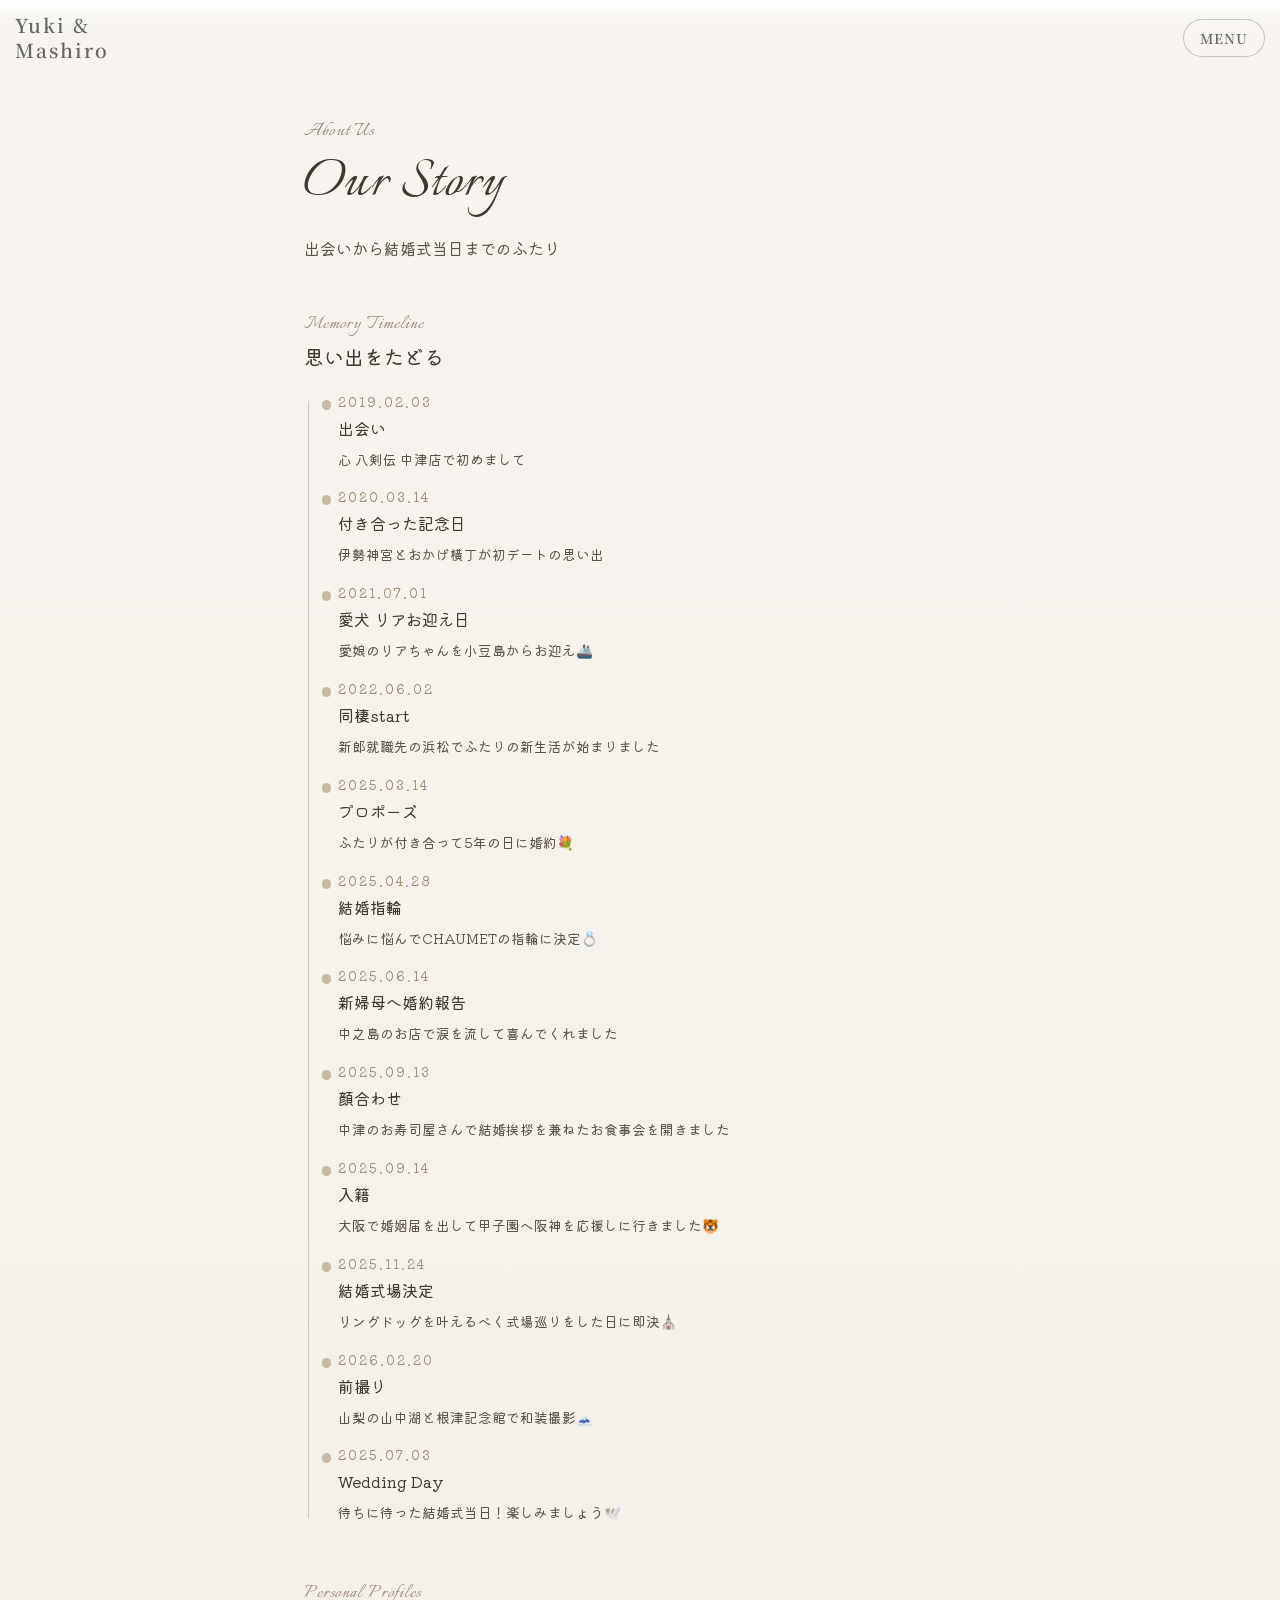
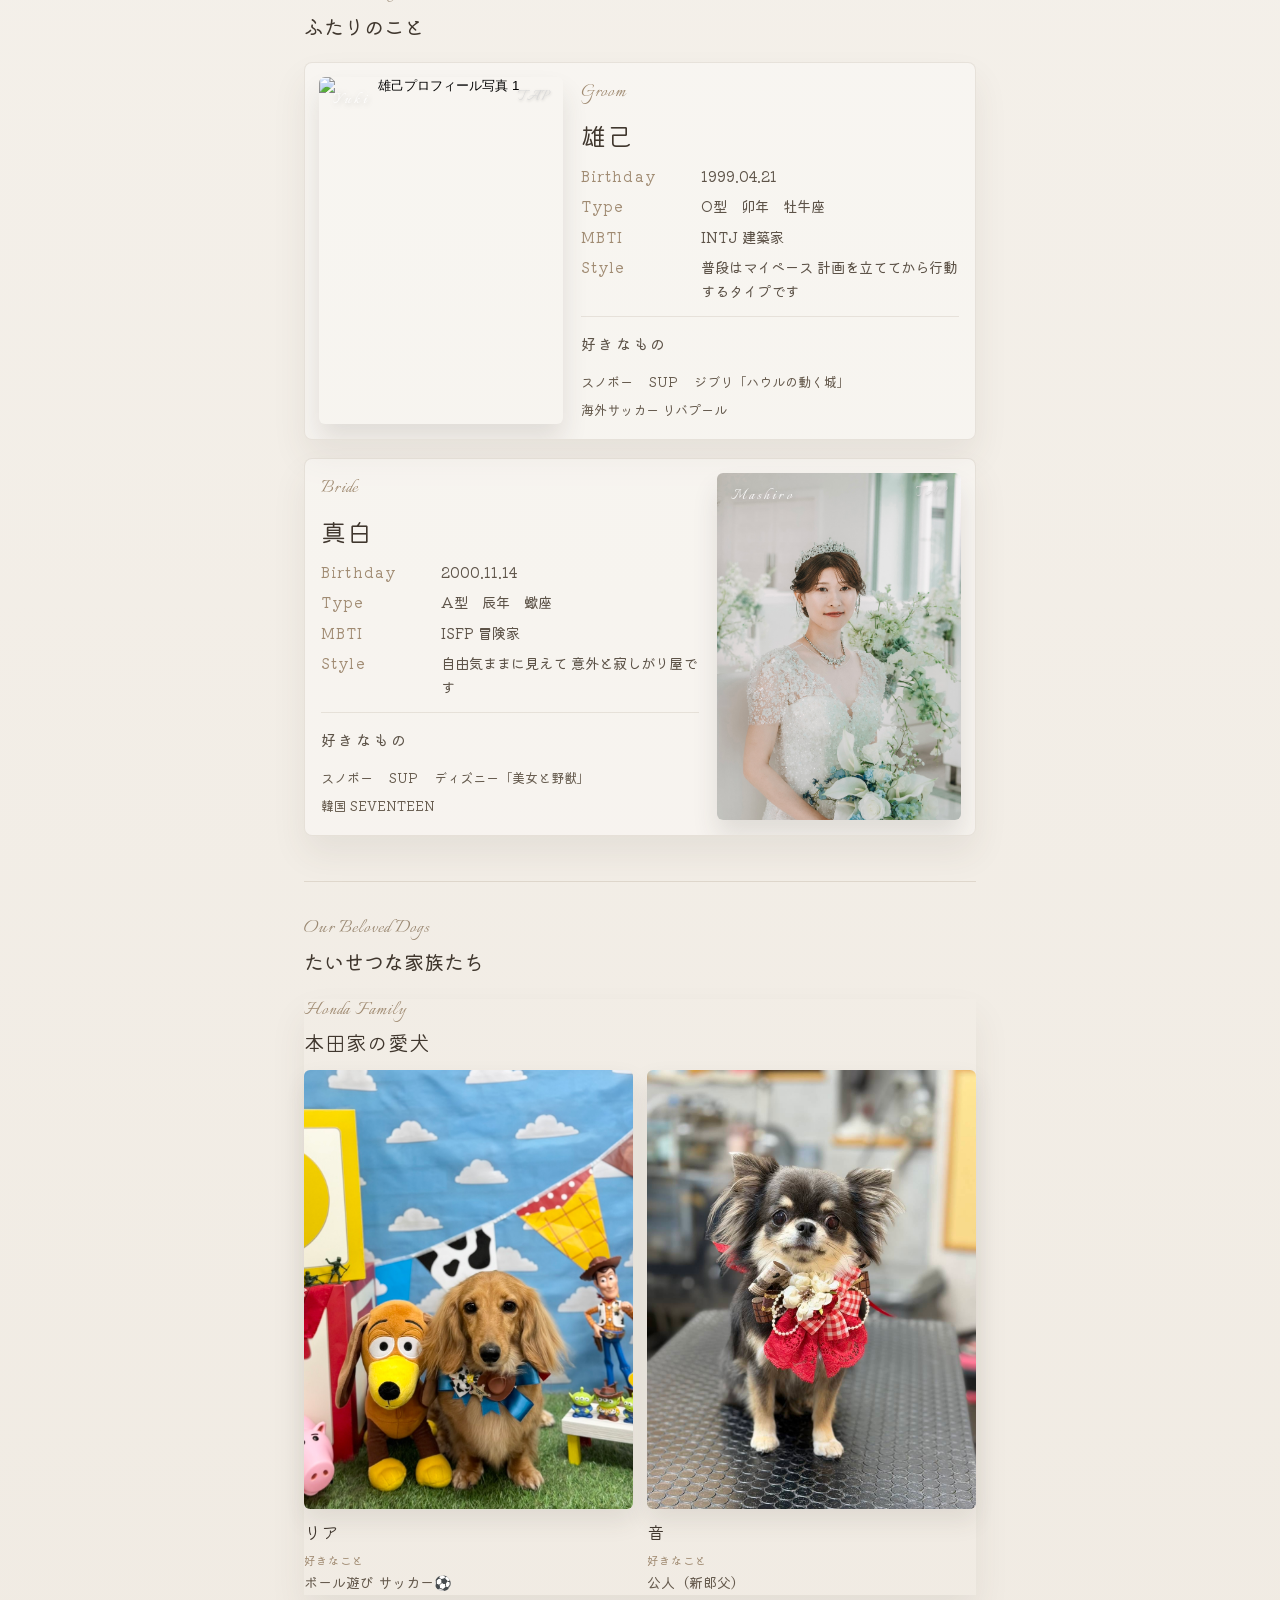
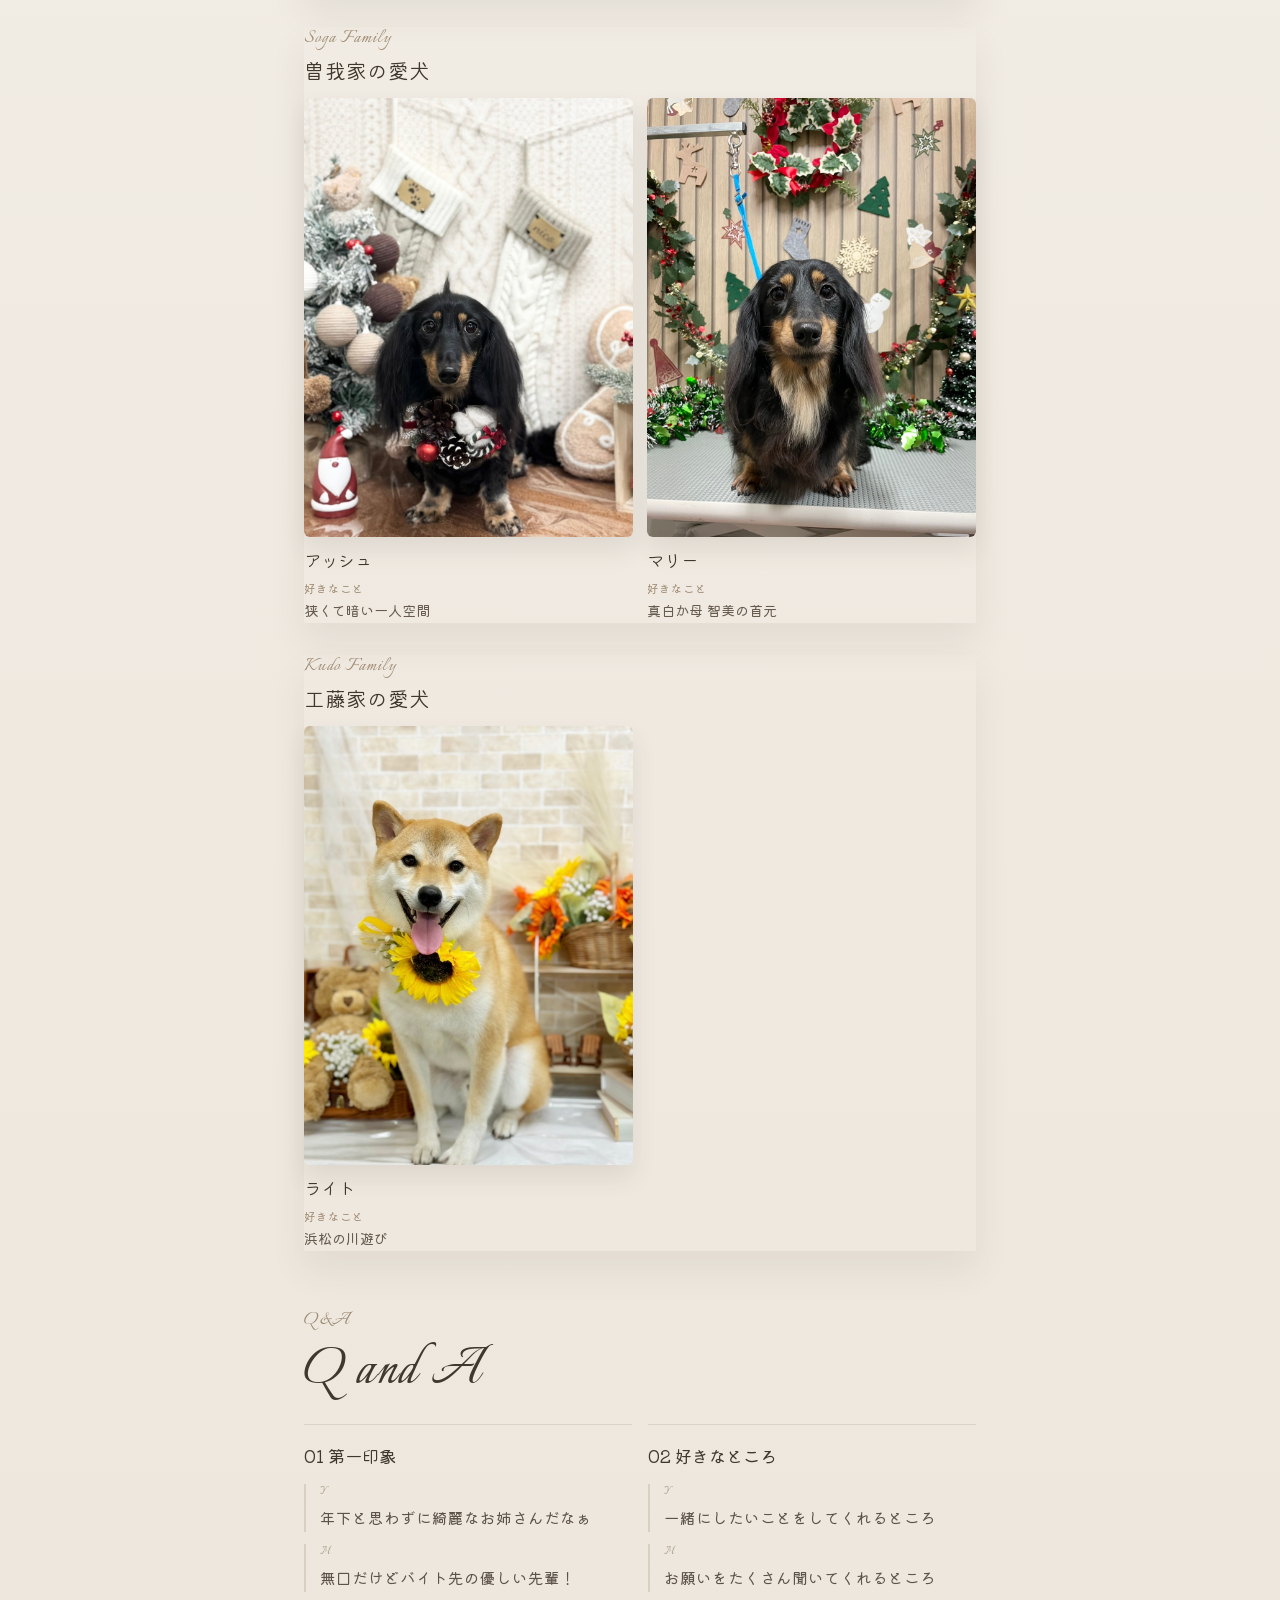
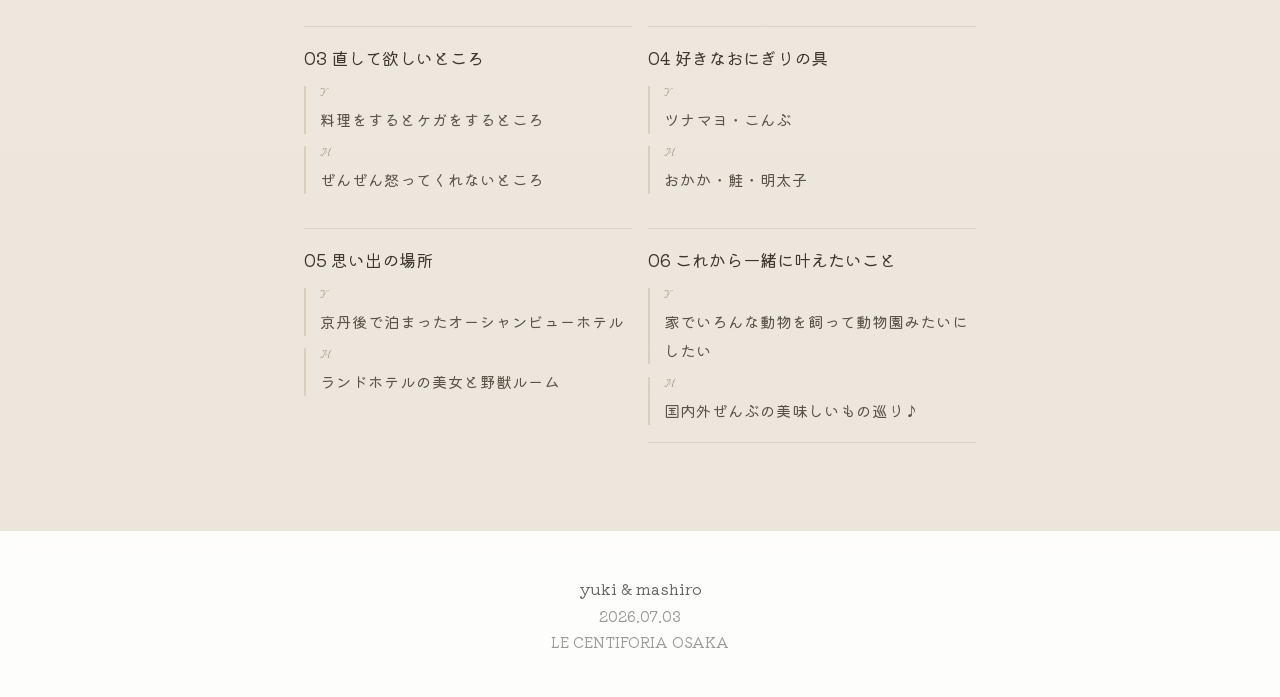
==== commit 016205cf: "6.28-0.20_commit" ====
--- a/about.html
+++ b/about.html
@@ -89,7 +89,7 @@
             <p class="memory-date">2025.06.14</p>
             <div class="memory-body">
               <h3 class="memory-title">新婦母へ婚約報告</h3>
-              <p class="memory-text">中之島のお店で母が涙を流して喜んでくれました</p>
+              <p class="memory-text">中之島のお店で涙を流して喜んでくれました</p>
             </div>
           </article>
           <article class="memory-item">
--- a/css/styles.css
+++ b/css/styles.css
@@ -133,7 +133,7 @@
 
 #profile {
   background: #f3f0e9;
-  padding-top: 3rem;
+  padding-top: 1rem;
 }
 
 /* 背景画像要素を非表示 */
@@ -283,7 +283,7 @@
 #food.content-section,
 #seating.content-section,
 #ceremony-photo.content-section {
-  padding-bottom: 7rem;
+  padding-bottom: 2.5rem;
 }
 
 .home-intro-background-region > .content-section:first-of-type {
@@ -416,12 +416,10 @@
 .profile-board {
   display: grid;
   gap: 1.35rem;
-  margin-top: 1rem;
 }
 
 .profile-pair {
   display: grid;
-  gap: 1.35rem;
 }
 
 .profile-person-card {
@@ -2128,6 +2126,7 @@
 .agenda-timeline {
   display: grid;
   gap: 0.9rem;
+  margin-left: 1.5rem;
 }
 
 .agenda-item {
@@ -2157,6 +2156,7 @@
   font-weight: 400;
   line-height: 1.55;
   color: #40372e;
+  margin-left: 1rem;
 }
 
 .agenda-item-text {
